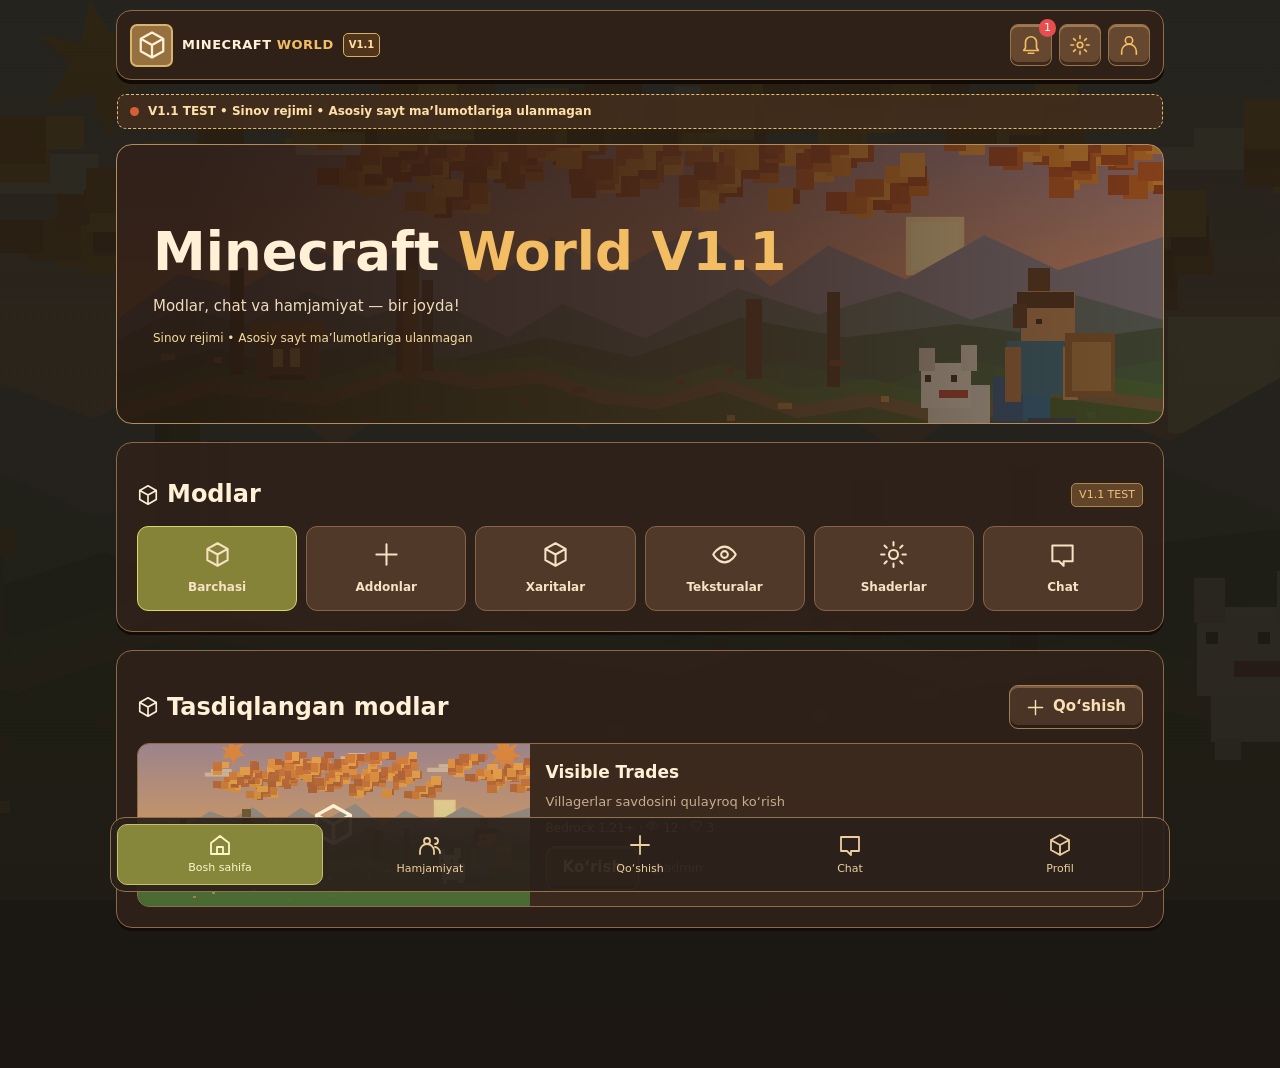
==== v1-1-test/index.html @ de6df207 "Create isolated V1.1 preview UI with mock-only data on test branch" ====
<!doctype html>
<html lang="uz"><head><meta charset="utf-8"><meta name="viewport" content="width=device-width, initial-scale=1, viewport-fit=cover"><meta name="robots" content="noindex,nofollow,noarchive"><meta name="theme-color" content="#2c2117"><title>Minecraft World V1.1 — TEST</title>
<style>
:root{color-scheme:dark;--bg:#1a1710;--panel:#30241b;--panel2:#483427;--soft:#63472e;--gold:#f3bd64;--line:#856445;--text:#fff0d6;--muted:#c6ad8e;--green:#8a8833;--red:#ba5b37;--shadow:#120d08}*{box-sizing:border-box}body{margin:0;color:var(--text);font:15px/1.45 system-ui,-apple-system,'Segoe UI',sans-serif;background:var(--bg);min-height:100vh}body.has-fall{background:linear-gradient(180deg,#1b1b11e6,#1c1713f0),url('../hero-autumn.svg') center top / cover fixed}button,input,textarea,select{font:inherit}button{cursor:pointer}button:disabled{opacity:.5;cursor:not-allowed}.scene{position:fixed;inset:0;pointer-events:none;overflow:hidden;z-index:0}.fall-leaf{position:absolute;top:-50px;display:block;width:25px;height:27px;opacity:.36;animation:fall var(--duration) linear var(--delay) infinite;will-change:transform}.fall-leaf svg{width:100%;height:100%;fill:currentColor;filter:none}@keyframes fall{from{transform:translate3d(0,-10vh,0) rotate(-35deg)}50%{transform:translate3d(var(--drift),48vh,0) rotate(160deg)}to{transform:translate3d(-8px,115vh,0) rotate(390deg)}}body:not(.has-fall) .scene{display:none}.wrap{max-width:1080px;margin:0 auto;padding:10px 16px 122px;position:relative;z-index:2}header{position:sticky;top:8px;z-index:25;border:1px solid #8f6c45;border-radius:15px;background:#302218f5;box-shadow:0 4px 0 #100b07;padding:10px 13px;display:flex;align-items:center;gap:10px;min-height:70px}.brand{display:flex;align-items:center;gap:9px;min-width:0;flex:1;white-space:nowrap;font-weight:900;letter-spacing:.04em;font-size:13px}.brandmark{width:43px;height:43px;display:grid;place-items:center;background:#96703f;border:2px solid #d8b46c;border-radius:7px;flex:none}.brandmark svg{width:30px;height:30px}.brand b{color:var(--gold)}.ver{font-size:10px;color:#ffe1a3;border:1px solid #d5b067;background:#50351b;padding:4px 5px;border-radius:5px;letter-spacing:0}.header-actions{display:flex;gap:7px}.icon-btn{display:grid;place-items:center;background:#65482f;border:1px solid #98744c;border-radius:8px;color:var(--gold);min-width:42px;width:42px;height:42px;box-shadow:inset 0 2px #9f7a50,inset 0 -3px #3c291b;position:relative}.icon-btn svg{width:22px;height:22px}.count{position:absolute;top:-6px;right:-5px;background:#e84e4e;border-radius:99px;font-size:11px;padding:1px 5px;color:white}.ribbon{display:flex;gap:9px;align-items:center;margin:14px 1px 15px;padding:8px 12px;border:1px dashed #e6bb70;background:#46301ec9;border-radius:9px;color:#ffe0a8;font-size:12px;font-weight:800}.ribbon .dot{background:#d85e37;width:9px;height:9px;border-radius:50%;flex:none}main{min-height:65vh}section{margin:0 0 18px}.panel{border:1px solid #8b6847;background:#2e221aef;border-radius:16px;padding:20px;box-shadow:0 3px 0 #130d09}.row{display:flex;align-items:center;gap:12px;flex-wrap:wrap}.between{justify-content:space-between}.muted{color:var(--muted)}h1,h2,h3,p{margin:0}h1{font-size:clamp(30px,5.5vw,53px);line-height:1.12}h2{font-size:24px}h3{font-size:17px}.spaced{margin-top:15px}.hero{background:linear-gradient(90deg,#24170fe8 7%,#322016ca 55%,#2b1b1070),url('../hero-autumn.svg') center/cover;border:1px solid #b48b5b;border-radius:16px;min-height:280px;padding:36px;display:flex;align-items:center}.hero h1 span{color:var(--gold)}.hero p{color:#f0dabc;margin-top:15px;max-width:440px}.headrow{display:flex;align-items:center;justify-content:space-between;gap:12px;margin:14px 0}.headrow h2{display:flex;align-items:center;gap:8px}.tabs{display:flex;gap:8px;overflow:auto;padding:3px 0 8px}.tab,.pill{padding:9px 13px;background:#523a28;border:1px solid #977047;border-radius:10px;color:#ffead0;font-weight:750;white-space:nowrap}.tab.active,.pill.active{background:#777934;border-color:#c6c05e}.fields{display:grid;grid-template-columns:1fr 1fr;gap:11px}.field,textarea,select{min-width:0;width:100%;border:1px solid #896543;color:var(--text);background:#211810;padding:13px;border-radius:9px;outline:none}input:focus,textarea:focus,select:focus{border-color:#e6b866}textarea{min-height:95px;resize:vertical}.field::placeholder{color:#b49b80}.wide{grid-column:1/-1}.btn{padding:10px 16px;border:1px solid #f6cc81;background:#e3af59;color:#2d1c10;border-radius:9px;font-weight:850;box-shadow:inset 0 2px #ffe8b6,inset 0 -3px #986a32;display:inline-flex;align-items:center;justify-content:center;gap:8px;min-height:43px}.btn.secondary{background:#493426;color:#f9dfb1;border-color:#a47d53;box-shadow:inset 0 2px #7d5b42,inset 0 -3px #2a1d14}.btn.red{background:#91462d;color:#fff1df;border-color:#c98454}.btn svg{width:19px;height:19px}.cats{display:grid;grid-template-columns:repeat(6,minmax(0,1fr));gap:9px}.cat{display:grid;place-items:center;gap:7px;border:1px solid #876346;background:#513929;border-radius:11px;min-height:85px;padding:11px 4px;color:#f8e2c3;font-size:12px;font-weight:800;text-align:center}.cat.active{background:#858338;border-color:#ddd46d}.cat svg{width:27px;height:27px}.cards{display:grid;gap:13px}.mod{display:flex;overflow:hidden;min-height:160px;background:#3c291d;border:1px solid #916d45;border-radius:12px}.mod-art{width:39%;flex:none;min-height:150px;background:linear-gradient(#dba67354,#4f783b65),url('../hero-autumn.svg') center/cover;display:grid;place-items:center}.mod-info{padding:16px;display:flex;flex-direction:column;justify-content:center;gap:8px;flex:1}.mod-info p{font-size:13px;color:var(--muted)}.tiny{font-size:12px;color:#d1ad7b}.identity{display:flex;align-items:center;gap:10px;min-width:0;cursor:pointer}.avatar{background:#805b3b;color:#fff2d8;border-radius:50%;display:grid;place-items:center;width:43px;height:43px;min-width:43px;font-weight:900;font-size:18px;border:1px solid #986d45}.avatar.large{width:83px;height:83px;font-size:35px}.identity strong{display:block;line-height:1.12}.identity small{display:block;color:var(--muted);font-size:12px;margin-top:5px}.verify{width:16px;height:16px;vertical-align:-2px;margin-left:3px}.profile{padding:21px;margin-top:14px}.profile-top{display:flex;align-items:center;gap:16px}.profile-name{font-size:23px;font-weight:850}.profile-bio{margin-top:11px;white-space:pre-wrap}.statrow{display:grid;grid-template-columns:repeat(3,1fr);gap:10px;margin:17px 0}.stat{background:#261b16;border:1px solid #775337;padding:12px;text-align:center;border-radius:8px}.stat strong{color:var(--gold);display:block;font-size:23px}.stat small{font-size:12px;color:var(--muted)}.list{display:grid;gap:10px}.item{background:#36261d;border:1px solid #79563d;border-radius:10px;padding:12px}.item.clickable{cursor:pointer}.item.clickable:hover{border-color:#eac073}.small{font-size:12px}.badge{font-size:11px;border:1px solid #ac884f;color:#edc27c;border-radius:5px;padding:3px 7px;background:#624429}.notif{display:flex;gap:12px;align-items:center}.notif>div:nth-child(2){flex:1}.notif strong{color:#fbd79a}.notif button{flex:none}.follow{font-weight:900;color:#e4b168}.chat-top{display:flex;gap:14px;overflow-x:auto;scrollbar-width:none;padding:7px 0 14px;border-bottom:1px solid #765438;margin-bottom:12px}.chat-user{flex:0 0 68px;text-align:center;cursor:pointer;border:0;background:transparent;color:#f4e2c8}.chat-user .avatar{margin:0 auto 5px;width:49px;height:49px}.chat-user span{font-size:11px;display:block;overflow:hidden;text-overflow:ellipsis;white-space:nowrap}.chat-list .item{display:flex;align-items:center;gap:12px;cursor:pointer}.chat-list .item .message-preview{color:var(--muted);font-size:12px}.chat-list .item .nameblock{flex:1}.chat-list .item strong{display:block}.chat-screen{display:flex;flex-direction:column;min-height:calc(100dvh - 300px)}.chat-head{display:flex;align-items:center;gap:10px;border-bottom:1px solid #8c6343;padding-bottom:11px}.chat-head .identity{flex:1}.go-back{background:transparent;border:0;color:var(--gold);padding:10px;min-width:35px}.messages{display:flex;flex-direction:column;gap:12px;padding:20px 4px;flex:1;min-height:210px}.bubble{max-width:82%;width:fit-content;padding:9px 12px 6px;white-space:pre-wrap;overflow-wrap:anywhere;background:#76583c;border-radius:13px 13px 13px 4px;font-size:14px}.bubble.mine{align-self:flex-end;background:#94813f;border-radius:13px 13px 4px 13px}.bubble small{display:block;text-align:right;font-size:10px;color:#e9d4ac;margin-top:5px}.compose{display:flex;gap:8px}.compose input{flex:1}.fab{position:fixed;right:max(23px,calc((100vw - 1030px)/2));bottom:110px;z-index:35;width:56px;height:56px;border-radius:16px;border:1px solid #f3ce84;background:#d2a450;color:#302017;box-shadow:0 3px 0 #5b3821;display:grid;place-items:center}.fab svg{width:27px;height:27px}.bottom{position:fixed;bottom:8px;left:50%;transform:translateX(-50%);z-index:32;max-width:1060px;width:calc(100% - 22px);display:grid;grid-template-columns:repeat(5,1fr);padding:6px;gap:4px;background:#2b211aec;border:1px solid #94714d;border-radius:15px}.bottom button{border:0;background:transparent;display:grid;place-items:center;color:#edcf9e;font-size:11px;gap:3px;padding:8px 2px;border-radius:10px;min-height:61px}.bottom button.active{background:#87873c;color:#fff6c7;border:1px solid #c6c06a}.bottom svg{width:24px;height:24px}.overlay{position:fixed;inset:0;z-index:60;background:#070604bc;display:flex;align-items:center;justify-content:center;padding:18px}.modal{max-width:500px;width:100%;max-height:85dvh;overflow-y:auto;border-radius:14px;background:#34251a;border:1px solid #d6ae72;box-shadow:0 9px 40px #090705;padding:19px}.modal h2{font-size:21px;margin-bottom:15px}.modal label{font-size:13px;font-weight:750;display:block;margin:10px 0 6px}.modal .row{margin-top:16px}.modal .btn{min-width:110px}.checkrow{display:flex;align-items:center;gap:12px;padding:13px;background:#453125;border:1px solid #74543b;border-radius:10px;justify-content:space-between}.switch{position:relative;display:inline-flex;align-items:center;width:47px;height:27px;background:#68513c;border-radius:25px;transition:background .2s}.switch:after{content:"";width:19px;height:19px;background:#e8d3ab;border-radius:50%;position:absolute;left:4px;transition:transform .2s}.switch.on{background:#879140}.switch.on:after{transform:translateX(20px)}.empty{border:1px dashed #765337;color:#baa181;border-radius:12px;padding:35px 18px;text-align:center}.footnote{font-size:11px;color:#b59a78;margin-top:14px}.hidden{display:none!important}.sep{height:1px;background:#715438;margin:16px 0}.language-buttons{display:flex;gap:8px}.language-buttons .tab{flex:1}.translation-box{background:#3f2c21;border:1px solid #805f43;border-radius:10px;padding:12px;margin:12px 0}#toast{position:fixed;left:50%;transform:translateX(-50%);bottom:100px;background:#56402b;color:#f9e5c7;padding:11px 16px;max-width:92vw;border:1px solid #c69c63;border-radius:12px;z-index:150;display:none;box-shadow:0 6px 20px #160b05}
@media(max-width:660px){.wrap{padding:8px 11px 118px}header{min-height:65px;padding:9px 10px;gap:4px}.brand{gap:6px;font-size:11px}.brandmark{width:34px;height:34px}.brandmark svg{width:24px;height:24px}.header-actions{gap:5px}.icon-btn{width:36px;min-width:36px;height:37px}.icon-btn svg{width:19px;height:19px}.ver{font-size:9px;padding:3px}.panel{padding:15px}.hero{min-height:235px;padding:24px 18px}.hero p{font-size:13px}.cats{grid-template-columns:repeat(3,1fr)}.cat{min-height:78px}.fields{gap:8px}.mod{min-height:140px}.mod-art{width:40%;min-height:130px}.mod-info{padding:10px}.mod-info h3{font-size:15px}.profile-top{align-items:flex-start}.profile-name{font-size:20px}.stat{padding:9px 4px}.chat-screen{min-height:calc(100dvh - 340px)}.bottom button{font-size:10px;min-height:57px}.bottom svg{width:22px;height:22px}.fab{right:20px;bottom:96px}body.has-fall{background-attachment:scroll}.ribbon{font-size:11px}h2{font-size:20px}}@media(prefers-reduced-motion:reduce){.fall-leaf{animation:none}}
</style></head><body class="has-fall"><div id="scene" class="scene" aria-hidden="true"></div><div class="wrap"><header><div class="brand"><div class="brandmark" id="logo"></div><span>MINECRAFT <b>WORLD</b></span><span class="ver">V1.1</span></div><div class="header-actions"><button class="icon-btn" data-action="notifications" title="Bildirishnomalar" id="bell"></button><button class="icon-btn" data-action="settings" title="Sozlamalar" id="settingsTop"></button><button class="icon-btn" data-action="profile" title="Profil" id="profileTop"></button></div></header><div class="ribbon"><span class="dot"></span><span id="testlabel">V1.1 TEST • Sinov rejimi • Asosiy sayt ma’lumotlariga ulanmagan</span></div><main id="main"></main></div><button id="fab" class="fab hidden" data-action="newChat" aria-label="Yangi chat"></button><nav id="bottom" class="bottom"></nav><div id="overlay" class="overlay hidden"></div><div id="toast"></div>
<script>
'use strict';
// This is a zero-backend, standalone staging mockup. No account tokens,
// production Supabase calls, cookies or real message delivery.
const icons={world:'<path d="m12 2 9 5-9 5-9-5 9-5Zm-9 5v10l9 5 9-5V7M12 12v10"/>',home:'<path d="m3 10 9-7 9 7v11H3V10Zm6 11v-7h6v7"/>',community:'<circle cx="9" cy="8" r="3"/><path d="M2 21v-3a7 7 0 0 1 14 0v3M17 5a3 3 0 0 1 0 6m0 3a6 6 0 0 1 5 6"/>',plus:'<path d="M12 3v18M3 12h18"/>',chat:'<path d="M21 4H3v14h6l4 4v-4h8V4Z"/>',user:'<circle cx="12" cy="7" r="4"/><path d="M4 22v-3a8 8 0 0 1 16 0v3"/>',bell:'<path d="M6 9a6 6 0 0 1 12 0v6l2 3H4l2-3V9Zm3 12h6"/>',settings:'<circle cx="12" cy="12" r="3"/><path d="M12 2v3m0 14v3M2 12h3m14 0h3M5 5l2 2m10 10 2 2M19 5l-2 2M7 17l-2 2"/>',back:'<path d="m15 5-7 7 7 7M8 12h13"/>',send:'<path d="m22 2-7 20-4-9-9-4 20-7ZM11 13l11-11"/>',edit:'<path d="m4 20 5-1 11-11-4-4L5 15l-1 5ZM14 6l4 4"/>',check:'<path d="m5 12 4 4 10-10"/>',eye:'<path d="M2 12s4-7 10-7 10 7 10 7-4 7-10 7-10-7-10-7Z"/><circle cx="12" cy="12" r="3"/>',box:'<path d="m12 2 9 5-9 5-9-5 9-5ZM3 7v10l9 5 9-5V7M12 12v10"/>',flag:'<path d="M5 22V3m0 1h14l-3 6 3 6H5"/>',moon:'<path d="M20 15A9 9 0 0 1 9 4a9 9 0 1 0 11 11Z"/>',sun:'<circle cx="12" cy="12" r="4"/><path d="M12 1v3m0 16v3M1 12h3m16 0h3M4 4l2 2m12 12 2 2M20 4l-2 2M6 18l-2 2"/>',leaf:'<path d="M21 3C7 3 2 10 3 21c11 1 18-4 18-18ZM3 21 15 9"/>',download:'<path d="M12 2v14m-5-5 5 5 5-5M4 19v3h16v-3"/>',heart:'<path d="M12 21S3 15 3 9a5 5 0 0 1 9-3 5 5 0 0 1 9 3c0 6-9 12-9 12Z"/>',globe:'<circle cx="12" cy="12" r="10"/><path d="M2 12h20M12 2a16 16 0 0 1 0 20M12 2a16 16 0 0 0 0 20"/>'};
const ic=(n,s=22)=>`<svg viewBox="0 0 24 24" width="${s}" height="${s}" fill="none" stroke="currentColor" stroke-width="1.8" stroke-linecap="round" stroke-linejoin="round" aria-hidden="true">${icons[n]||icons.box}</svg>`;
const tr={uz:{home:'Bosh sahifa',community:'Hamjamiyat',add:'Qo‘shish',chat:'Chat',profile:'Profil',settings:'Sozlamalar',mods:'Modlar',see:'Modlarni ko‘rish',saved:'Saqlash',followers:'Obunachilar',following:'Obunalar',posts:'Postlar',edit:'Profilni o‘zgartirish',name:'Ko‘rinadigan ism',bio:'Bio',save:'Saqlash',turnbg:'Kuzgi fon va yaproqlar',lang:'Til',notifications:'Bildirishnomalar',newchat:'Yangi chat',send:'Yuborish',general:'Umumiy chat',search:'Qidirish',desc:'Tavsif',title:'Mod nomi',photo:'Profil rasmi',follow:'Obuna bo‘lish',unfollow:'Obunadasiz',posted:'Tasdiqlangan modlar',translation:'Mod tarjimalari',create:'Mod joylash',review:'Tekshiruvga yuborish',back:'Orqaga',yours:'Sizga yangi obunachi!',testing:'Sinov rejimi • Asosiy sayt ma’lumotlariga ulanmagan',warning:'Bu sinov sahifasi. Hech qanday haqiqiy xabar yoki mod yuborilmaydi.',modinfo:'Modlar, chat va hamjamiyat — bir joyda!',select:'Chatni tanlang',users:'Foydalanuvchilar',view:'Ko‘rish',cancel:'Bekor qilish'},ru:{home:'Главная',community:'Сообщество',add:'Добавить',chat:'Чат',profile:'Профиль',settings:'Настройки',mods:'Моды',see:'Смотреть моды',saved:'Сохранить',followers:'Подписчики',following:'Подписки',posts:'Посты',edit:'Редактировать профиль',name:'Отображаемое имя',bio:'О себе',save:'Сохранить',turnbg:'Осенний фон и листья',lang:'Язык',notifications:'Уведомления',newchat:'Новый чат',send:'Отправить',general:'Общий чат',search:'Поиск',desc:'Описание',title:'Название мода',photo:'Фото профиля',follow:'Подписаться',unfollow:'Вы подписаны',posted:'Одобренные моды',translation:'Переводы мода',create:'Опубликовать мод',review:'На проверку',back:'Назад',yours:'Новый подписчик!',testing:'Тестовый режим • Не подключено к реальному сайту',warning:'Это тест. Реальные сообщения и моды не отправляются.',modinfo:'Моды, чат и сообщество — в одном месте!',select:'Выберите чат',users:'Пользователи',view:'Смотреть',cancel:'Отмена'},en:{home:'Home',community:'Community',add:'Add',chat:'Chat',profile:'Profile',settings:'Settings',mods:'Mods',see:'Explore mods',saved:'Save',followers:'Followers',following:'Following',posts:'Posts',edit:'Edit profile',name:'Display name',bio:'Bio',save:'Save',turnbg:'Autumn background & leaves',lang:'Language',notifications:'Notifications',newchat:'New chat',send:'Send',general:'Global chat',search:'Search',desc:'Description',title:'Mod title',photo:'Profile image',follow:'Follow',unfollow:'Following',posted:'Approved mods',translation:'Mod translations',create:'Upload a mod',review:'Submit for review',back:'Back',yours:'New follower!',testing:'Test preview • Not connected to the live website',warning:'Demo only. No real messages or mods will be sent.',modinfo:'Mods, chat and community in one place!',select:'Choose a chat',users:'Users',view:'View',cancel:'Cancel'}};
const t=k=>tr[state.lang]?.[k]||tr.uz[k]||k;
const esc=s=>String(s??'').replace(/[&<>"']/g,x=>({'&':'&amp;','<':'&lt;','>':'&gt;','"':'&quot;',"'":'&#39;'}[x]));
const safeGet=(k,def)=>{try{let v=localStorage.getItem('mw_v11test_'+k);return v===null?def:JSON.parse(v)}catch{return def}};
const safeSet=(k,v)=>{try{localStorage.setItem('mw_v11test_'+k,JSON.stringify(v))}catch{}};
const state={lang:safeGet('lang','uz'),bg:safeGet('bg',true),name:safeGet('name','World'),nick:'world',bio:safeGet('bio','Minecraft World hamjamiyatiga xush kelibsiz!'),avatar:safeGet('avatar',null),section:'home',thread:null,modal:null,account:'world',follows:safeGet('follows',{}),messages:{},posts:safeGet('posts',[]),viewed:'all',followed:false,filter:'all',tab:'all'};
const people=[{id:'anzecraft',name:'Anzecraft',nick:'anzecraft',last:'Salom hammaga',unread:1},{id:'minecraft',name:'Minecraft Player',nick:'minecraft',last:'Salom, nima gaplar?',unread:0},{id:'admin',name:'Minecraft Admin',nick:'admin',last:'Salom',verified:true,unread:0}];
const person=id=>id==='world'?{id:'world',name:state.name||'World',nick:'world',bio:state.bio,avatar:state.avatar}:people.find(x=>x.id===id)||people[0];
const avat=(p,large=false)=>p.avatar?`<img class="avatar ${large?'large':''}" src="${esc(p.avatar)}" alt="" style="object-fit:cover">`:`<span class="avatar ${large?'large':''}">${esc((p.name||p.nick||'?').charAt(0).toUpperCase())}</span>`;
const verified=p=>p.verified?'<svg class="verify" viewBox="0 0 20 20"><circle cx="10" cy="10" r="9" fill="#2699ee"/><path d="m5 10 3.2 3.2L15 6.9" stroke="#fff" stroke-width="2.5" stroke-linejoin="round" stroke-linecap="round" fill="none"/></svg>':'';
const ident=(p,extra='')=>`<div class="identity" ${extra}>${avat(p)}<div style="min-width:0"><strong>${esc(p.name)} ${verified(p)}</strong><small>@${esc(p.nick)}</small></div></div>`;
function toast(x){let e=document.getElementById('toast');e.textContent=x;e.style.display='block';clearTimeout(toast.t);toast.t=setTimeout(()=>e.style.display='none',2800)}
function renderBg(){document.body.classList.toggle('has-fall',!!state.bg);const el=document.getElementById('scene');el.innerHTML='';if(!state.bg)return;const svg='<svg viewBox="0 0 32 32"><path d="M16 2 20 9l5-2-2 6 6 4-7 3 1 6-7-3-7 3 1-6-7-3 6-4-2-6 5 2Z"/></svg>';const colors=['#f19a25','#b65024','#dc6a22','#a43c28','#ecaf49','#d34228'];for(let i=0;i<8;i++){let s=document.createElement('span');s.className='fall-leaf';s.style.left=(8+i*13.3)%100+'%';s.style.color=colors[i%6];s.style.setProperty('--duration',(20+i*2.6)+'s');s.style.setProperty('--delay',(-i*4.4)+'s');s.style.setProperty('--drift',((i%2?1:-1)*(20+i*3))+'px');s.innerHTML=svg;el.append(s)}}
function renderHeader(){document.getElementById('logo').innerHTML=ic('world',31);document.getElementById('bell').innerHTML=ic('bell')+'<span class="count">1</span>';document.getElementById('settingsTop').innerHTML=ic('settings');document.getElementById('profileTop').innerHTML=ic('user');document.getElementById('testlabel').textContent='V1.1 TEST • '+t('testing')}
function renderBottom(){document.getElementById('bottom').innerHTML=['home','community','add','chat','profile'].map(n=>`<button type="button" data-nav="${n}" class="${state.section===n?'active':''}">${ic(n==='add'?'plus':n)}<span>${t(n)}</span></button>`).join('');const fab=document.getElementById('fab');fab.classList.toggle('hidden',state.section!=='chat'||!!state.thread);fab.innerHTML=ic('plus',28)}
function home(){return `<section class="hero"><div><h1> Minecraft <span>World V1.1</span></h1><p>${t('modinfo')}</p><div class="small" style="margin-top:12px;color:#f9db9d">${t('testing')}</div></div></section><section class="panel"><div class="headrow"><h2>${ic('box')} ${t('mods')}</h2><span class="badge">V1.1 TEST</span></div><div class="cats">${['all','addons','maps','textures','shaders','chat'].map((x,i)=>`<button class="cat ${state.filter===x?'active':''}" data-action="filter" data-value="${x}">${ic(['box','plus','world','eye','sun','chat'][i])}<span>${['Barchasi','Addonlar','Xaritalar','Teksturalar','Shaderlar','Chat'][i]}</span></button>`).join('')}</div></section><section class="panel"><div class="headrow"><h2>${ic('box')} ${t('posted')}</h2><button class="btn secondary" data-nav="add">${ic('plus')} ${t('add')}</button></div><div class="cards">${[...state.posts,{title:'Visible Trades',details:'Villagerlar savdosini qulayroq ko‘rish',version:'Bedrock 1.21+',author:'admin',demo:true}].map(m=>`<div class="mod"><div class="mod-art">${ic('world',45)}</div><div class="mod-info"><h3>${esc(m.title)}</h3><p>${esc(m.details)}</p><div class="tiny">${esc(m.version||'Bedrock 1.21+')} · ${ic('eye',13)} 12 · ${ic('heart',13)} 3</div><div class="row"><button class="btn secondary" data-action="modPreview">${t('view')}</button><small class="muted">@${esc(m.author||'world')}</small></div></div></div>`).join('')}</div></section>`}
function community(){return `<section class="panel"><div class="headrow"><h2>${ic('community')} ${t('community')}</h2></div><p class="muted">${t('testing')}</p><div class="list spaced">${people.map(p=>`<div class="item"><div class="row between">${ident(p,`data-person="${p.id}"`)}<button class="btn ${state.follows[p.id]?'secondary':''}" data-follow="${p.id}">${state.follows[p.id]?t('unfollow'):t('follow')}</button></div></div>`).join('')}<div class="item"><h3>Birga Minecraft o‘ynaymiz!</h3><p class="muted" style="margin:9px 0">Bedrock • Survival • 20:00</p><button class="btn secondary" data-action="joinDemo">${t('community')}</button></div></div></section>`}
function translationFields(){let languages=['uz','ru','en'].filter(l=>l!==state.lang);return languages.map(l=>`<div class="translation-box"><b>${{uz:'O‘zbekcha',ru:'Русский',en:'English'}[l]}</b><label>${t('title')}</label><input class="field" name="title_${l}" placeholder="${{uz:'Nom',ru:'Название',en:'Title'}[l]}"><label>${t('desc')}</label><textarea name="description_${l}" placeholder="${{uz:'Tavsif',ru:'Описание',en:'Description'}[l]}"></textarea></div>`).join('')}
function add(){return `<section class="panel"><div class="headrow"><h2>${ic('plus')} ${t('create')}</h2></div><p class="muted small">${t('warning')}</p><form id="modform" class="spaced"><label>${t('title')}</label><input class="field" name="title" required maxlength="90"><label style="display:block;margin:12px 0 5px">${t('desc')}</label><textarea name="desc" required maxlength="1500"></textarea><div class="fields spaced"><div><label>Minecraft</label><select name="version"><option>Bedrock 26.63</option><option>Bedrock 1.21</option><option>Java 26.3</option><option>Java 1.21.11</option></select></div><div><label>${t('mods')}</label><select name="type"><option>Addon</option><option>Mod</option><option>Map</option><option>Texture</option></select></div></div><div class="sep"></div><h3>${t('translation')} (${['uz','ru','en'].filter(l=>l!==state.lang).join(' / ').toUpperCase()})</h3><p class="small muted">${t('testing')}</p>${translationFields()}<button class="btn" type="submit">${t('review')}</button></form></section>`}
function profile(){let p=person(state.viewed);const own=p.id==='world';return `<section class="panel profile"><div class="profile-top">${avat(p,true)}<div style="min-width:0"><div class="profile-name">${esc(p.name)} ${verified(p)}</div><div class="muted">@${esc(p.nick)}</div></div></div>${p.bio?`<p class="profile-bio">${esc(p.bio)}</p>`:''}<div class="small muted spaced">ID: ${own?'#2':p.id==='admin'?'#1':'#3'}</div><div class="statrow"><div class="stat"><strong>${own?state.posts.length:1}</strong><small>${t('posts')}</small></div><div class="stat"><strong>${own?1:3}</strong><small>${t('followers')}</small></div><div class="stat"><strong>${own?1:3}</strong><small>${t('following')}</small></div></div><div class="row">${own?`<button class="btn" data-action="editProfile">${ic('edit')} ${t('edit')}</button><button class="btn secondary" data-action="settings">${ic('settings')} ${t('settings')}</button>`:`<button class="btn" data-follow="${p.id}">${state.follows[p.id]?t('unfollow'):t('follow')}</button><button class="btn secondary" data-chat="${p.id}">${ic('chat')} ${t('chat')}</button>`}</div></section><div class="headrow"><h2>${t('posts')}</h2>${own?`<button class="btn" data-nav="add">${ic('plus')} ${t('add')}</button>`:''}</div>${state.posts.length&&own?state.posts.map(x=>`<div class="item"><h3>${esc(x.title)}</h3><p>${esc(x.details)}</p><span class="badge">TEST</span></div>`).join(''):`<div class="empty">${ic('box',31)}<p>${t('testing')}</p></div>`}`}
function chat(){if(state.thread)return threadUI();return `<section class="panel"><div class="headrow"><h2>${ic('chat')} ${t('chat')}</h2><span class="small muted">Telegram uslubi</span></div><div class="chat-top">${people.map(p=>`<button class="chat-user" data-chat="${p.id}">${avat(p)}<span>${esc(p.name)}</span></button>`).join('')}</div><div class="chat-list"><div class="item" data-chat="global">${ic('globe',32)}<div class="nameblock"><strong>${t('general')}</strong><span class="message-preview">Minecraft World</span></div></div>${people.map(p=>`<div class="item" data-chat="${p.id}">${avat(p)}<div class="nameblock"><strong>${esc(p.name)} ${verified(p)}</strong><span class="message-preview">@${esc(p.nick)} · ${esc(p.last)}</span></div>${p.unread?'<span class="badge">1</span>':''}</div>`).join('')}</div></section>`}
function threadUI(){let p=state.thread==='global'?{name:t('general'),nick:'world',id:'global'}:person(state.thread);let messages=state.messages[state.thread]||[{mine:false,text:state.thread==='global'?'Salom hammaga!':'Salom!'}];return `<section class="panel chat-screen"><div class="chat-head"><button class="go-back" data-action="chatBack" aria-label="${t('back')}">${ic('back',25)}</button>${ident(p,p.id==='global'?'':`data-person="${p.id}"`)}</div><div class="messages" id="messages">${messages.map(x=>`<div class="bubble ${x.mine?'mine':''}">${esc(x.text)}<small>00:27</small></div>`).join('')}</div><form id="chatForm" class="compose"><input class="field" name="text" required maxlength="1500" placeholder="${t('send')}..."><button class="btn" aria-label="${t('send')}" type="submit">${ic('send')}</button></form></section>`}
function notifyUI(){return `<h2>${ic('bell')} ${t('notifications')}</h2><div class="list"><div class="item notif">${avat(person('anzecraft'))}<div><strong data-person="anzecraft">${esc(person('anzecraft').name)}</strong><div class="small muted">@anzecraft</div><div class="small">${t('yours')}</div></div><button class="btn secondary" data-person="anzecraft">${t('profile')}</button></div></div><p class="footnote">${t('testing')}</p>`}
function settingsUI(){return `<h2>${ic('settings')} ${t('settings')}</h2><div class="checkrow"><div><strong>${t('turnbg')}</strong><div class="small muted">Minecraft pixel art + kuzgi xazon</div></div><button type="button" id="bgToggle" class="switch ${state.bg?'on':''}" data-action="toggleBg" aria-pressed="${state.bg}" aria-label="${t('turnbg')}"></button></div><div class="sep"></div><h3>${t('lang')}</h3><div class="language-buttons spaced">${['uz','ru','en'].map(l=>`<button class="tab ${state.lang===l?'active':''}" data-lang="${l}">${{uz:'O‘zbek',ru:'Русский',en:'English'}[l]}</button>`).join('')}</div><p class="footnote">${t('testing')}</p>`}
function profileEditUI(){return `<h2>${ic('edit')} ${t('edit')}</h2><form id="profileForm"><label>${t('name')}</label><input class="field" maxlength="45" name="name" required value="${esc(state.name)}"><label>Username</label><input class="field" readonly value="@world"><label>${t('bio')}</label><textarea name="bio" maxlength="280">${esc(state.bio)}</textarea><label>${t('photo')}</label><input class="field" type="file" id="avatarUpload" accept="image/png,image/jpeg,image/webp"><div class="row"><button class="btn" type="submit">${t('save')}</button><button type="button" class="btn secondary" data-action="close">${t('cancel')}</button></div></form><p class="footnote">${t('testing')}</p>`}
function modal(content){document.getElementById('overlay').classList.remove('hidden');document.getElementById('overlay').innerHTML=`<div class="modal"><div class="row between"><div></div><button type="button" class="icon-btn" data-action="close" aria-label="${t('cancel')}">${ic('back')}</button></div>${content}</div>`}
function closeModal(){state.modal=null;document.getElementById('overlay').classList.add('hidden');document.getElementById('overlay').innerHTML=''}
function render(){document.documentElement.lang=state.lang;renderBg();renderHeader();renderBottom();document.getElementById('main').innerHTML=state.section==='home'?home():state.section==='community'?community():state.section==='add'?add():state.section==='chat'?chat():profile();if(state.modal){modal(state.modal==='settings'?settingsUI():state.modal==='notifications'?notifyUI():state.modal==='edit'?profileEditUI():`<h2>${t('newchat')}</h2><div class="list">${people.map(p=>`<div class="item clickable" data-chat="${p.id}">${ident(p)}</div>`).join('')}</div>`)}else closeModal();if(state.thread){let m=document.getElementById('messages');if(m)m.scrollTop=m.scrollHeight}}
function navigate(section,thread=null,historyFlag=true){state.section=section;state.thread=thread;if(section==='profile'&&!state.viewed)state.viewed='world';state.modal=null;if(historyFlag)history.pushState({section,thread,viewed:state.viewed},'',`#${section}${thread?'/'+thread:''}`);render();window.scrollTo(0,0)}
let exitTap=0;
window.addEventListener('popstate',ev=>{if(state.modal){closeModal();return}if(state.thread){navigate('chat',null,false);return}if(ev.state?.section){state.viewed=ev.state.viewed||'world';navigate(ev.state.section,ev.state.thread||null,false);return}if(Date.now()-exitTap>1800){exitTap=Date.now();toast('Chiqish uchun yana bir marta orqaga bosing');history.pushState({section:'home'},'','#home')}else{toast('Sinov sahifasidan chiqilyapti')}});
document.body.addEventListener('click',ev=>{const x=ev.target.closest('button,[data-person],[data-chat]');if(!x)return;const n=x.dataset.nav,action=x.dataset.action,who=x.dataset.person,chatId=x.dataset.chat,follow=x.dataset.follow,lang=x.dataset.lang;if(n){state.viewed='world';navigate(n);return}if(action==='profile'){state.viewed='world';navigate('profile');return}if(who){state.viewed=who;closeModal();navigate('profile');return}if(follow){state.follows[follow]=!state.follows[follow];safeSet('follows',state.follows);toast(state.follows[follow]?t('unfollow'):t('follow'));render();return}if(chatId){closeModal();navigate('chat',chatId);return}if(lang){state.lang=lang;safeSet('lang',lang);render();return}if(action==='chatBack'){navigate('chat');return}if(action==='close'){closeModal();return}if(action==='toggleBg'){state.bg=!state.bg;safeSet('bg',state.bg);render();return}if(action==='notifications'||action==='settings'||action==='editProfile'||action==='newChat'){state.modal={notifications:'notifications',settings:'settings',editProfile:'edit',newChat:'newchat'}[action];render();return}if(action==='filter'){state.filter=x.dataset.value;render();return}if(action==='modPreview'){toast('TEST: modlar bazasi alohida ulanmagan');return}if(action==='joinDemo'){toast(t('testing'));return}});
document.body.addEventListener('submit',ev=>{if(!['profileForm','chatForm','modform'].includes(ev.target.id))return;ev.preventDefault();let fd=new FormData(ev.target);if(ev.target.id==='profileForm'){state.name=String(fd.get('name')||'World').trim()||'World';state.bio=String(fd.get('bio')||'').trim();safeSet('name',state.name);safeSet('bio',state.bio);const img=document.getElementById('avatarUpload')?.files?.[0];if(img&&img.size<=900000&&img.type.startsWith('image/')){const reader=new FileReader();reader.onload=()=>{state.avatar=reader.result;safeSet('avatar',state.avatar);closeModal();render();toast(t('save'))};reader.readAsDataURL(img)}else{closeModal();render();toast(t('save'))}return}if(ev.target.id==='chatForm'){if(!state.thread)return;state.messages[state.thread]??=[{mine:false,text:'Salom!'}];state.messages[state.thread].push({mine:true,text:String(fd.get('text')||'').trim()});render();return}if(ev.target.id==='modform'){state.posts.unshift({title:String(fd.get('title')||'Mod'),details:String(fd.get('desc')||''),version:String(fd.get('version')||''),author:'world'});safeSet('posts',state.posts);toast(t('testing'));navigate('profile');return}});
document.getElementById('overlay').addEventListener('click',ev=>{if(ev.target.id==='overlay')closeModal()});
function init(){document.getElementById('fab').innerHTML=ic('plus');state.viewed='world';history.replaceState({section:'home',viewed:'world'},'',location.pathname+'#home');render();}
init();
</script></body></html>
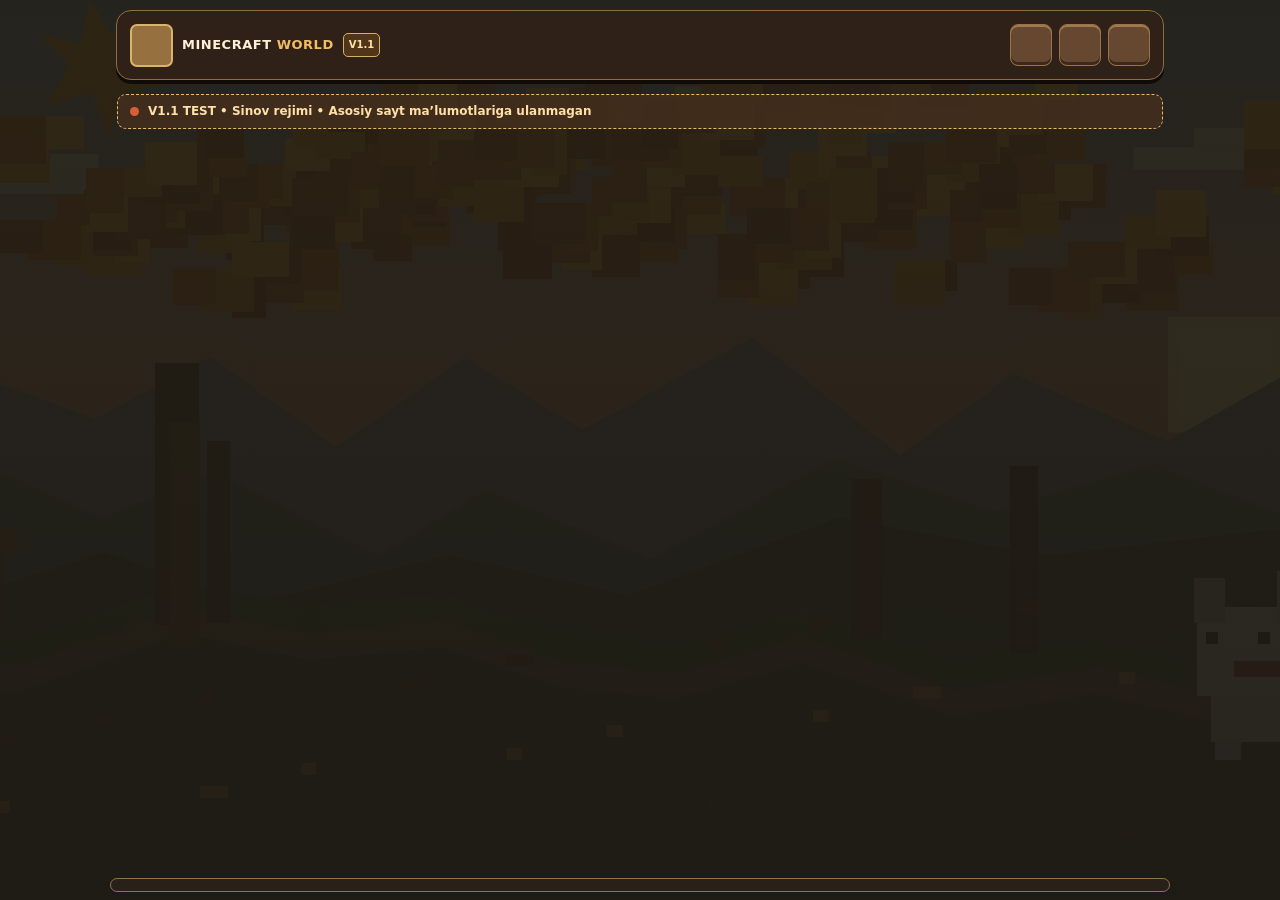
==== commit 688b0667: "Fix legacy test-group ownership and display updated usernames" ====
--- a/v1-1-test/index.html
+++ b/v1-1-test/index.html
@@ -3,6 +3,83 @@
 <style>
 :root{color-scheme:dark;--bg:#1a1710;--panel:#30241b;--panel2:#483427;--soft:#63472e;--gold:#f3bd64;--line:#856445;--text:#fff0d6;--muted:#c6ad8e;--green:#8a8833;--red:#ba5b37;--shadow:#120d08}*{box-sizing:border-box}body{margin:0;color:var(--text);font:15px/1.45 system-ui,-apple-system,'Segoe UI',sans-serif;background:var(--bg);min-height:100vh}body.has-fall{background:linear-gradient(180deg,#1b1b11e6,#1c1713f0),url('../hero-autumn.svg') center top / cover fixed}button,input,textarea,select{font:inherit}button{cursor:pointer}button:disabled{opacity:.5;cursor:not-allowed}.scene{position:fixed;inset:0;pointer-events:none;overflow:hidden;z-index:0}.fall-leaf{position:absolute;top:-50px;display:block;width:25px;height:27px;opacity:.36;animation:fall var(--duration) linear var(--delay) infinite;will-change:transform}.fall-leaf svg{width:100%;height:100%;fill:currentColor;filter:none}@keyframes fall{from{transform:translate3d(0,-10vh,0) rotate(-35deg)}50%{transform:translate3d(var(--drift),48vh,0) rotate(160deg)}to{transform:translate3d(-8px,115vh,0) rotate(390deg)}}body:not(.has-fall) .scene{display:none}.wrap{max-width:1080px;margin:0 auto;padding:10px 16px 122px;position:relative;z-index:2}header{position:sticky;top:8px;z-index:25;border:1px solid #8f6c45;border-radius:15px;background:#302218f5;box-shadow:0 4px 0 #100b07;padding:10px 13px;display:flex;align-items:center;gap:10px;min-height:70px}.brand{display:flex;align-items:center;gap:9px;min-width:0;flex:1;white-space:nowrap;font-weight:900;letter-spacing:.04em;font-size:13px}.brandmark{width:43px;height:43px;display:grid;place-items:center;background:#96703f;border:2px solid #d8b46c;border-radius:7px;flex:none}.brandmark svg{width:30px;height:30px}.brand b{color:var(--gold)}.ver{font-size:10px;color:#ffe1a3;border:1px solid #d5b067;background:#50351b;padding:4px 5px;border-radius:5px;letter-spacing:0}.header-actions{display:flex;gap:7px}.icon-btn{display:grid;place-items:center;background:#65482f;border:1px solid #98744c;border-radius:8px;color:var(--gold);min-width:42px;width:42px;height:42px;box-shadow:inset 0 2px #9f7a50,inset 0 -3px #3c291b;position:relative}.icon-btn svg{width:22px;height:22px}.count{position:absolute;top:-6px;right:-5px;background:#e84e4e;border-radius:99px;font-size:11px;padding:1px 5px;color:white}.ribbon{display:flex;gap:9px;align-items:center;margin:14px 1px 15px;padding:8px 12px;border:1px dashed #e6bb70;background:#46301ec9;border-radius:9px;color:#ffe0a8;font-size:12px;font-weight:800}.ribbon .dot{background:#d85e37;width:9px;height:9px;border-radius:50%;flex:none}main{min-height:65vh}section{margin:0 0 18px}.panel{border:1px solid #8b6847;background:#2e221aef;border-radius:16px;padding:20px;box-shadow:0 3px 0 #130d09}.row{display:flex;align-items:center;gap:12px;flex-wrap:wrap}.between{justify-content:space-between}.muted{color:var(--muted)}h1,h2,h3,p{margin:0}h1{font-size:clamp(30px,5.5vw,53px);line-height:1.12}h2{font-size:24px}h3{font-size:17px}.spaced{margin-top:15px}.hero{background:linear-gradient(90deg,#24170fe8 7%,#322016ca 55%,#2b1b1070),url('../hero-autumn.svg') center/cover;border:1px solid #b48b5b;border-radius:16px;min-height:280px;padding:36px;display:flex;align-items:center}.hero h1 span{color:var(--gold)}.hero p{color:#f0dabc;margin-top:15px;max-width:440px}.headrow{display:flex;align-items:center;justify-content:space-between;gap:12px;margin:14px 0}.headrow h2{display:flex;align-items:center;gap:8px}.tabs{display:flex;gap:8px;overflow:auto;padding:3px 0 8px}.tab,.pill{padding:9px 13px;background:#523a28;border:1px solid #977047;border-radius:10px;color:#ffead0;font-weight:750;white-space:nowrap}.tab.active,.pill.active{background:#777934;border-color:#c6c05e}.fields{display:grid;grid-template-columns:1fr 1fr;gap:11px}.field,textarea,select{min-width:0;width:100%;border:1px solid #896543;color:var(--text);background:#211810;padding:13px;border-radius:9px;outline:none}input:focus,textarea:focus,select:focus{border-color:#e6b866}textarea{min-height:95px;resize:vertical}.field::placeholder{color:#b49b80}.wide{grid-column:1/-1}.btn{padding:10px 16px;border:1px solid #f6cc81;background:#e3af59;color:#2d1c10;border-radius:9px;font-weight:850;box-shadow:inset 0 2px #ffe8b6,inset 0 -3px #986a32;display:inline-flex;align-items:center;justify-content:center;gap:8px;min-height:43px}.btn.secondary{background:#493426;color:#f9dfb1;border-color:#a47d53;box-shadow:inset 0 2px #7d5b42,inset 0 -3px #2a1d14}.btn.red{background:#91462d;color:#fff1df;border-color:#c98454}.btn svg{width:19px;height:19px}.cats{display:grid;grid-template-columns:repeat(6,minmax(0,1fr));gap:9px}.cat{display:grid;place-items:center;gap:7px;border:1px solid #876346;background:#513929;border-radius:11px;min-height:85px;padding:11px 4px;color:#f8e2c3;font-size:12px;font-weight:800;text-align:center}.cat.active{background:#858338;border-color:#ddd46d}.cat svg{width:27px;height:27px}.cards{display:grid;gap:13px}.mod{display:flex;overflow:hidden;min-height:160px;background:#3c291d;border:1px solid #916d45;border-radius:12px}.mod-art{width:39%;flex:none;min-height:150px;background:linear-gradient(#dba67354,#4f783b65),url('../hero-autumn.svg') center/cover;display:grid;place-items:center}.mod-info{padding:16px;display:flex;flex-direction:column;justify-content:center;gap:8px;flex:1}.mod-info p{font-size:13px;color:var(--muted)}.tiny{font-size:12px;color:#d1ad7b}.identity{display:flex;align-items:center;gap:10px;min-width:0;cursor:pointer}.avatar{background:#805b3b;color:#fff2d8;border-radius:50%;display:grid;place-items:center;width:43px;height:43px;min-width:43px;font-weight:900;font-size:18px;border:1px solid #986d45}.avatar.large{width:83px;height:83px;font-size:35px}.identity strong{display:block;line-height:1.12}.identity small{display:block;color:var(--muted);font-size:12px;margin-top:5px}.verify{width:16px;height:16px;vertical-align:-2px;margin-left:3px}.profile{padding:21px;margin-top:14px}.profile-top{display:flex;align-items:center;gap:16px}.profile-name{font-size:23px;font-weight:850}.profile-bio{margin-top:11px;white-space:pre-wrap}.statrow{display:grid;grid-template-columns:repeat(3,1fr);gap:10px;margin:17px 0}.stat{background:#261b16;border:1px solid #775337;padding:12px;text-align:center;border-radius:8px}.stat strong{color:var(--gold);display:block;font-size:23px}.stat small{font-size:12px;color:var(--muted)}.list{display:grid;gap:10px}.item{background:#36261d;border:1px solid #79563d;border-radius:10px;padding:12px}.item.clickable{cursor:pointer}.item.clickable:hover{border-color:#eac073}.small{font-size:12px}.badge{font-size:11px;border:1px solid #ac884f;color:#edc27c;border-radius:5px;padding:3px 7px;background:#624429}.notif{display:flex;gap:12px;align-items:center}.notif>div:nth-child(2){flex:1}.notif strong{color:#fbd79a}.notif button{flex:none}.follow{font-weight:900;color:#e4b168}.chat-top{display:flex;gap:14px;overflow-x:auto;scrollbar-width:none;padding:7px 0 14px;border-bottom:1px solid #765438;margin-bottom:12px}.chat-user{flex:0 0 68px;text-align:center;cursor:pointer;border:0;background:transparent;color:#f4e2c8}.chat-user .avatar{margin:0 auto 5px;width:49px;height:49px}.chat-user span{font-size:11px;display:block;overflow:hidden;text-overflow:ellipsis;white-space:nowrap}.chat-list .item{display:flex;align-items:center;gap:12px;cursor:pointer}.chat-list .item .message-preview{color:var(--muted);font-size:12px}.chat-list .item .nameblock{flex:1}.chat-list .item strong{display:block}.chat-screen{display:flex;flex-direction:column;min-height:calc(100dvh - 300px)}.chat-head{display:flex;align-items:center;gap:10px;border-bottom:1px solid #8c6343;padding-bottom:11px}.chat-head .identity{flex:1}.go-back{background:transparent;border:0;color:var(--gold);padding:10px;min-width:35px}.messages{display:flex;flex-direction:column;gap:12px;padding:20px 4px;flex:1;min-height:210px}.bubble{max-width:82%;width:fit-content;padding:9px 12px 6px;white-space:pre-wrap;overflow-wrap:anywhere;background:#76583c;border-radius:13px 13px 13px 4px;font-size:14px}.bubble.mine{align-self:flex-end;background:#94813f;border-radius:13px 13px 4px 13px}.bubble small{display:block;text-align:right;font-size:10px;color:#e9d4ac;margin-top:5px}.compose{display:flex;gap:8px}.compose input{flex:1}.fab{position:fixed;right:max(23px,calc((100vw - 1030px)/2));bottom:110px;z-index:35;width:56px;height:56px;border-radius:16px;border:1px solid #f3ce84;background:#d2a450;color:#302017;box-shadow:0 3px 0 #5b3821;display:grid;place-items:center}.fab svg{width:27px;height:27px}.bottom{position:fixed;bottom:8px;left:50%;transform:translateX(-50%);z-index:32;max-width:1060px;width:calc(100% - 22px);display:grid;grid-template-columns:repeat(5,1fr);padding:6px;gap:4px;background:#2b211aec;border:1px solid #94714d;border-radius:15px}.bottom button{border:0;background:transparent;display:grid;place-items:center;color:#edcf9e;font-size:11px;gap:3px;padding:8px 2px;border-radius:10px;min-height:61px}.bottom button.active{background:#87873c;color:#fff6c7;border:1px solid #c6c06a}.bottom svg{width:24px;height:24px}.overlay{position:fixed;inset:0;z-index:60;background:#070604bc;display:flex;align-items:center;justify-content:center;padding:18px}.modal{max-width:500px;width:100%;max-height:85dvh;overflow-y:auto;border-radius:14px;background:#34251a;border:1px solid #d6ae72;box-shadow:0 9px 40px #090705;padding:19px}.modal h2{font-size:21px;margin-bottom:15px}.modal label{font-size:13px;font-weight:750;display:block;margin:10px 0 6px}.modal .row{margin-top:16px}.modal .btn{min-width:110px}.checkrow{display:flex;align-items:center;gap:12px;padding:13px;background:#453125;border:1px solid #74543b;border-radius:10px;justify-content:space-between}.switch{position:relative;display:inline-flex;align-items:center;width:47px;height:27px;background:#68513c;border-radius:25px;transition:background .2s}.switch:after{content:"";width:19px;height:19px;background:#e8d3ab;border-radius:50%;position:absolute;left:4px;transition:transform .2s}.switch.on{background:#879140}.switch.on:after{transform:translateX(20px)}.empty{border:1px dashed #765337;color:#baa181;border-radius:12px;padding:35px 18px;text-align:center}.footnote{font-size:11px;color:#b59a78;margin-top:14px}.hidden{display:none!important}.sep{height:1px;background:#715438;margin:16px 0}.language-buttons{display:flex;gap:8px}.language-buttons .tab{flex:1}.translation-box{background:#3f2c21;border:1px solid #805f43;border-radius:10px;padding:12px;margin:12px 0}#toast{position:fixed;left:50%;transform:translateX(-50%);bottom:100px;background:#56402b;color:#f9e5c7;padding:11px 16px;max-width:92vw;border:1px solid #c69c63;border-radius:12px;z-index:150;display:none;box-shadow:0 6px 20px #160b05}
 @media(max-width:660px){.wrap{padding:8px 11px 118px}header{min-height:65px;padding:9px 10px;gap:4px}.brand{gap:6px;font-size:11px}.brandmark{width:34px;height:34px}.brandmark svg{width:24px;height:24px}.header-actions{gap:5px}.icon-btn{width:36px;min-width:36px;height:37px}.icon-btn svg{width:19px;height:19px}.ver{font-size:9px;padding:3px}.panel{padding:15px}.hero{min-height:235px;padding:24px 18px}.hero p{font-size:13px}.cats{grid-template-columns:repeat(3,1fr)}.cat{min-height:78px}.fields{gap:8px}.mod{min-height:140px}.mod-art{width:40%;min-height:130px}.mod-info{padding:10px}.mod-info h3{font-size:15px}.profile-top{align-items:flex-start}.profile-name{font-size:20px}.stat{padding:9px 4px}.chat-screen{min-height:calc(100dvh - 340px)}.bottom button{font-size:10px;min-height:57px}.bottom svg{width:22px;height:22px}.fab{right:20px;bottom:96px}body.has-fall{background-attachment:scroll}.ribbon{font-size:11px}h2{font-size:20px}}@media(prefers-reduced-motion:reduce){.fall-leaf{animation:none}}
+
+/* V1.1 TEST chat overhaul */
+.chat-inbox{padding:18px 16px!important}
+.chat-inbox .headrow{margin:0 0 16px}
+.chat-search{position:relative;display:block;margin:0 0 17px}
+.chat-search>svg{position:absolute;left:13px;top:50%;transform:translateY(-50%);pointer-events:none;color:#e9b86c}
+.chat-search input{padding:13px 13px 13px 46px;min-height:51px;border-color:#b68a59}
+.chat-list{display:grid;gap:11px}
+.chat-contact{width:100%;display:flex;gap:13px;align-items:center;text-align:left;
+ border:1px solid #806042;background:#3b2a20;color:#f9ead2;border-radius:13px;
+ padding:13px 15px;min-height:83px}
+.chat-contact:hover,.chat-contact:focus-visible{border-color:#e3b46b;background:#4c3424}
+.contact-body{flex:1;min-width:0;display:grid;gap:5px}
+.contact-body strong{font-size:16px;white-space:nowrap;overflow:hidden;text-overflow:ellipsis}
+.contact-body small{font-size:12px;color:#d0b294;white-space:nowrap;overflow:hidden;text-overflow:ellipsis}
+.contact-category{font-size:12px;font-weight:900;color:#e6be82;text-transform:uppercase;
+ margin:11px 5px 0;letter-spacing:.04em}
+.mini-empty{font-size:12px;color:#bba186;border:1px dashed #73553e;border-radius:10px;padding:12px}
+.chat-header-profile{border:0;background:transparent;color:#f8ebd1;min-width:0;
+ display:flex;align-items:center;text-align:left;gap:10px;flex:1;padding:3px}
+.chat-header-profile>span:last-child{display:grid;gap:4px;min-width:0}
+.chat-header-profile strong{font-size:15px;overflow:hidden;text-overflow:ellipsis;white-space:nowrap}
+.chat-header-profile small{font-size:12px;color:#d4b88f}
+.group-summary{display:flex;align-items:center;gap:14px;border:1px solid #76533a;
+ border-radius:12px;background:#422f21;padding:13px}
+.group-summary>div:last-child{display:grid;gap:5px;min-width:0}
+.group-summary strong{font-size:20px}.group-summary small{color:#dfbd8f;font-size:12px}
+.group-member-picks,.group-members{display:grid;gap:8px;margin:11px 0}
+.member-pick,.member-row{display:flex;align-items:center;gap:11px;padding:10px;
+ color:#f6e6cc;background:#412f22;border:1px solid #7e593d;border-radius:10px;text-align:left}
+.member-pick span,.member-row span{flex:1;display:grid;gap:4px;min-width:0}
+.member-pick small,.member-row small{font-size:12px;color:#c9ad8b}
+.member-pick input{width:19px;height:19px;accent-color:#a7a749;flex:none}
+.member-pick .avatar,.member-row .avatar{width:38px;height:38px;min-width:38px}
+.group-avatar-preview{margin:8px 0}
+#groupForm .row{justify-content:flex-start}
+@media(max-width:660px){
+ .chat-inbox{padding:13px!important}
+ .chat-contact{min-height:75px;padding:10px 11px;gap:11px}
+ .chat-search input{font-size:14px}
+}
+
+/* Test V1.1: compact Telegram-inspired mobile forms */
+.chat-contact{border:0;background:transparent;border-bottom:1px solid #72513a55;border-radius:0;min-height:67px;padding:9px 7px}
+.chat-contact:hover{background:#4c3424;border-radius:11px}
+.chat-list{gap:0}
+.avatar,.avatar.large,.member-row .avatar,.member-pick .avatar{flex:0 0 auto!important;display:inline-flex!important;align-items:center;justify-content:center;aspect-ratio:1/1!important;object-fit:cover!important;border-radius:50%!important;width:45px!important;height:45px!important;min-width:45px!important;font-size:20px!important;overflow:hidden}
+.avatar.large{width:76px!important;height:76px!important;min-width:76px!important;font-size:32px!important}
+.group-summary{align-items:center}
+.member-row{padding:9px 12px}
+.member-pick{min-height:62px}
+.member-pick input{order:3;margin-left:auto}
+.modal{max-height:calc(100dvh - 28px);overflow:auto}
+.avatar-upload{position:relative;display:inline-flex;align-items:center;justify-content:center;border-radius:50%;width:82px;height:82px;flex:none;background:#765439;color:#fff;cursor:pointer;border:2px solid #d2a366;overflow:visible}
+.avatar-upload .avatar{width:78px!important;height:78px!important;min-width:78px!important;font-size:31px!important}
+.avatar-upload input{position:absolute;width:1px;height:1px;opacity:0;pointer-events:none}
+.avatar-upload .avatar-plus{position:absolute;right:-4px;bottom:-3px;display:grid;place-items:center;background:var(--gold);color:#332317;width:27px;height:27px;border-radius:50%;border:2px solid #30241b}
+.avatar-upload .avatar-plus svg{width:17px;height:17px}
+.inline-profile-editor{display:flex;align-items:center;gap:15px;margin:14px 0 24px}
+.inline-profile-editor>div{flex:1;min-width:0}
+.inline-profile-editor .field{margin:0}
+.setting-radio{display:flex;gap:12px;align-items:flex-start;margin:12px 0;padding:13px;border-radius:12px;background:#443124;border:1px solid #795738;cursor:pointer}
+.setting-radio input{accent-color:#f3bd64;width:19px;height:19px;margin:3px 0}
+.setting-radio span{flex:1}
+.setting-radio small{display:block;color:var(--muted);margin-top:5px}
+.username-status{min-height:22px;font-size:12px;margin:4px 0 12px;color:#d8b88c}
+.username-status.ok{color:#9fe7ad}.username-status.bad{color:#ff9b8b}
+.mini-actions{display:flex;align-items:center;justify-content:space-between;gap:10px;padding:13px;background:#412e21;border-radius:12px}
+.chat-sort-label{font-size:12px;color:var(--muted);padding:9px 8px}
+.chat-screen .bubble{max-width:84%}
+.form-section{margin:18px 0}
+.form-section>label{display:block;margin:8px 0}
+.search-row{display:flex;align-items:center;gap:10px;margin:8px 0 14px}
+.search-row .field{flex:1}
+.danger-link{background:transparent;color:#ffa18a;border:0;padding:12px 0;font-weight:700}
+.group-leave{background:#60402b}
+.privacy-info{font-size:12px;color:var(--muted)}
 </style></head><body class="has-fall"><div id="scene" class="scene" aria-hidden="true"></div><div class="wrap"><header><div class="brand"><div class="brandmark" id="logo"></div><span>MINECRAFT <b>WORLD</b></span><span class="ver">V1.1</span></div><div class="header-actions"><button class="icon-btn" data-action="notifications" title="Bildirishnomalar" id="bell"></button><button class="icon-btn" data-action="settings" title="Sozlamalar" id="settingsTop"></button><button class="icon-btn" data-action="profile" title="Profil" id="profileTop"></button></div></header><div class="ribbon"><span class="dot"></span><span id="testlabel">V1.1 TEST • Sinov rejimi • Asosiy sayt ma’lumotlariga ulanmagan</span></div><main id="main"></main></div><button id="fab" class="fab hidden" data-action="newChat" aria-label="Yangi chat"></button><nav id="bottom" class="bottom"></nav><div id="overlay" class="overlay hidden"></div><div id="toast"></div>
 <script>
 'use strict';
@@ -11,11 +88,17 @@
 const icons={world:'<path d="m12 2 9 5-9 5-9-5 9-5Zm-9 5v10l9 5 9-5V7M12 12v10"/>',home:'<path d="m3 10 9-7 9 7v11H3V10Zm6 11v-7h6v7"/>',community:'<circle cx="9" cy="8" r="3"/><path d="M2 21v-3a7 7 0 0 1 14 0v3M17 5a3 3 0 0 1 0 6m0 3a6 6 0 0 1 5 6"/>',plus:'<path d="M12 3v18M3 12h18"/>',chat:'<path d="M21 4H3v14h6l4 4v-4h8V4Z"/>',user:'<circle cx="12" cy="7" r="4"/><path d="M4 22v-3a8 8 0 0 1 16 0v3"/>',bell:'<path d="M6 9a6 6 0 0 1 12 0v6l2 3H4l2-3V9Zm3 12h6"/>',settings:'<circle cx="12" cy="12" r="3"/><path d="M12 2v3m0 14v3M2 12h3m14 0h3M5 5l2 2m10 10 2 2M19 5l-2 2M7 17l-2 2"/>',back:'<path d="m15 5-7 7 7 7M8 12h13"/>',send:'<path d="m22 2-7 20-4-9-9-4 20-7ZM11 13l11-11"/>',edit:'<path d="m4 20 5-1 11-11-4-4L5 15l-1 5ZM14 6l4 4"/>',check:'<path d="m5 12 4 4 10-10"/>',eye:'<path d="M2 12s4-7 10-7 10 7 10 7-4 7-10 7-10-7-10-7Z"/><circle cx="12" cy="12" r="3"/>',box:'<path d="m12 2 9 5-9 5-9-5 9-5ZM3 7v10l9 5 9-5V7M12 12v10"/>',flag:'<path d="M5 22V3m0 1h14l-3 6 3 6H5"/>',moon:'<path d="M20 15A9 9 0 0 1 9 4a9 9 0 1 0 11 11Z"/>',sun:'<circle cx="12" cy="12" r="4"/><path d="M12 1v3m0 16v3M1 12h3m16 0h3M4 4l2 2m12 12 2 2M20 4l-2 2M6 18l-2 2"/>',leaf:'<path d="M21 3C7 3 2 10 3 21c11 1 18-4 18-18ZM3 21 15 9"/>',download:'<path d="M12 2v14m-5-5 5 5 5-5M4 19v3h16v-3"/>',heart:'<path d="M12 21S3 15 3 9a5 5 0 0 1 9-3 5 5 0 0 1 9 3c0 6-9 12-9 12Z"/>',globe:'<circle cx="12" cy="12" r="10"/><path d="M2 12h20M12 2a16 16 0 0 1 0 20M12 2a16 16 0 0 0 0 20"/>'};
 const ic=(n,s=22)=>`<svg viewBox="0 0 24 24" width="${s}" height="${s}" fill="none" stroke="currentColor" stroke-width="1.8" stroke-linecap="round" stroke-linejoin="round" aria-hidden="true">${icons[n]||icons.box}</svg>`;
 const tr={uz:{home:'Bosh sahifa',community:'Hamjamiyat',add:'Qo‘shish',chat:'Chat',profile:'Profil',settings:'Sozlamalar',mods:'Modlar',see:'Modlarni ko‘rish',saved:'Saqlash',followers:'Obunachilar',following:'Obunalar',posts:'Postlar',edit:'Profilni o‘zgartirish',name:'Ko‘rinadigan ism',bio:'Bio',save:'Saqlash',turnbg:'Kuzgi fon va yaproqlar',lang:'Til',notifications:'Bildirishnomalar',newchat:'Yangi chat',send:'Yuborish',general:'Umumiy chat',search:'Qidirish',desc:'Tavsif',title:'Mod nomi',photo:'Profil rasmi',follow:'Obuna bo‘lish',unfollow:'Obunadasiz',posted:'Tasdiqlangan modlar',translation:'Mod tarjimalari',create:'Mod joylash',review:'Tekshiruvga yuborish',back:'Orqaga',yours:'Sizga yangi obunachi!',testing:'Sinov rejimi • Asosiy sayt ma’lumotlariga ulanmagan',warning:'Bu sinov sahifasi. Hech qanday haqiqiy xabar yoki mod yuborilmaydi.',modinfo:'Modlar, chat va hamjamiyat — bir joyda!',select:'Chatni tanlang',users:'Foydalanuvchilar',view:'Ko‘rish',cancel:'Bekor qilish'},ru:{home:'Главная',community:'Сообщество',add:'Добавить',chat:'Чат',profile:'Профиль',settings:'Настройки',mods:'Моды',see:'Смотреть моды',saved:'Сохранить',followers:'Подписчики',following:'Подписки',posts:'Посты',edit:'Редактировать профиль',name:'Отображаемое имя',bio:'О себе',save:'Сохранить',turnbg:'Осенний фон и листья',lang:'Язык',notifications:'Уведомления',newchat:'Новый чат',send:'Отправить',general:'Общий чат',search:'Поиск',desc:'Описание',title:'Название мода',photo:'Фото профиля',follow:'Подписаться',unfollow:'Вы подписаны',posted:'Одобренные моды',translation:'Переводы мода',create:'Опубликовать мод',review:'На проверку',back:'Назад',yours:'Новый подписчик!',testing:'Тестовый режим • Не подключено к реальному сайту',warning:'Это тест. Реальные сообщения и моды не отправляются.',modinfo:'Моды, чат и сообщество — в одном месте!',select:'Выберите чат',users:'Пользователи',view:'Смотреть',cancel:'Отмена'},en:{home:'Home',community:'Community',add:'Add',chat:'Chat',profile:'Profile',settings:'Settings',mods:'Mods',see:'Explore mods',saved:'Save',followers:'Followers',following:'Following',posts:'Posts',edit:'Edit profile',name:'Display name',bio:'Bio',save:'Save',turnbg:'Autumn background & leaves',lang:'Language',notifications:'Notifications',newchat:'New chat',send:'Send',general:'Global chat',search:'Search',desc:'Description',title:'Mod title',photo:'Profile image',follow:'Follow',unfollow:'Following',posted:'Approved mods',translation:'Mod translations',create:'Upload a mod',review:'Submit for review',back:'Back',yours:'New follower!',testing:'Test preview • Not connected to the live website',warning:'Demo only. No real messages or mods will be sent.',modinfo:'Mods, chat and community in one place!',select:'Choose a chat',users:'Users',view:'View',cancel:'Cancel'}};
-const t=k=>tr[state.lang]?.[k]||tr.uz[k]||k;
+
+const CHAT_I18N={
+ uz:{chatHint:'Username yoki ism orqali odam qidiring...',groups:'Guruhlar',createGroup:'Guruh yaratish',editGroup:'Guruhni tahrirlash',groupName:'Guruh nomi',groupUsername:'Guruh username',groupPhoto:'Guruh avatari',members:'A’zolar',selectMembers:'Guruh a’zolarini tanlang',groupInfo:'Guruh ma’lumotlari',emptyUsers:'Bunday foydalanuvchi topilmadi',emptyGroups:'Hozircha guruh yo‘q',demoGroup:'Guruh va xabarlar faqat ushbu test qurilmada saqlanadi',groupSaved:'Guruh saqlandi (TEST)',groupCreated:'Guruh yaratildi (TEST)',uniqueGroup:'Bunday guruh username allaqachon mavjud',badGroup:'Username 3–25 ta: a–z, 0–9 yoki _',newMessages:'Xabar yozing...',membersCount:'ta a’zo',groupAdmin:'Guruh boshqaruvi',startChat:'Suhbatni ochish',maxPhoto:'Avatar hajmi 350 KB dan oshmasin',searchPeople:'Foydalanuvchilarni qidirish',editGroupInfo:'Guruhni tahrirlash',optionalPhoto:'Rasm tanlash (ixtiyoriy)'},
+ ru:{chatHint:'Поиск людей по имени или username...',groups:'Группы',createGroup:'Создать группу',editGroup:'Редактировать группу',groupName:'Название группы',groupUsername:'Username группы',groupPhoto:'Аватар группы',members:'Участники',selectMembers:'Выберите участников',groupInfo:'Информация о группе',emptyUsers:'Пользователи не найдены',emptyGroups:'Пока нет групп',demoGroup:'Группы и сообщения сохраняются только на этом тестовом устройстве',groupSaved:'Группа сохранена (ТЕСТ)',groupCreated:'Группа создана (ТЕСТ)',uniqueGroup:'Этот username группы уже занят',badGroup:'Username: 3–25 символов a–z, 0–9 или _',newMessages:'Напишите сообщение...',membersCount:'участников',groupAdmin:'Управление группой',startChat:'Открыть чат',maxPhoto:'Аватар не должен превышать 350 КБ',searchPeople:'Поиск пользователей',editGroupInfo:'Редактировать группу',optionalPhoto:'Выбрать изображение (необязательно)'},
+ en:{chatHint:'Search people by name or username...',groups:'Groups',createGroup:'Create group',editGroup:'Edit group',groupName:'Group name',groupUsername:'Group username',groupPhoto:'Group avatar',members:'Members',selectMembers:'Select members',groupInfo:'Group info',emptyUsers:'No matching users',emptyGroups:'No groups yet',demoGroup:'Groups and messages are saved on this test device only',groupSaved:'Group saved (TEST)',groupCreated:'Group created (TEST)',uniqueGroup:'That group username is already taken',badGroup:'Username: 3–25 characters a–z, 0–9 or _',newMessages:'Type a message...',membersCount:'members',groupAdmin:'Group management',startChat:'Open chat',maxPhoto:'Avatar must be under 350 KB',searchPeople:'Search users',editGroupInfo:'Edit group',optionalPhoto:'Choose an image (optional)'}
+};
+const t=k=>CHAT_I18N[state.lang]?.[k]||tr[state.lang]?.[k]||tr.uz[k]||k;
 const esc=s=>String(s??'').replace(/[&<>"']/g,x=>({'&':'&amp;','<':'&lt;','>':'&gt;','"':'&quot;',"'":'&#39;'}[x]));
 const safeGet=(k,def)=>{try{let v=localStorage.getItem('mw_v11test_'+k);return v===null?def:JSON.parse(v)}catch{return def}};
 const safeSet=(k,v)=>{try{localStorage.setItem('mw_v11test_'+k,JSON.stringify(v))}catch{}};
-const state={lang:safeGet('lang','uz'),bg:safeGet('bg',true),name:safeGet('name','World'),nick:'world',bio:safeGet('bio','Minecraft World hamjamiyatiga xush kelibsiz!'),avatar:safeGet('avatar',null),section:'home',thread:null,modal:null,account:'world',follows:safeGet('follows',{}),messages:{},posts:safeGet('posts',[]),viewed:'all',followed:false,filter:'all',tab:'all'};
+const state={lang:safeGet('lang','uz'),bg:safeGet('bg',true),name:safeGet('name','World'),nick:'world',bio:safeGet('bio','Minecraft World hamjamiyatiga xush kelibsiz!'),avatar:safeGet('avatar',null),section:'home',thread:null,modal:null,account:'world',follows:safeGet('follows',{}),messages:{},groups:safeGet('groups',[]),chatQuery:'',posts:safeGet('posts',[]),viewed:'all',followed:false,filter:'all',tab:'all'};
 const people=[{id:'anzecraft',name:'Anzecraft',nick:'anzecraft',last:'Salom hammaga',unread:1},{id:'minecraft',name:'Minecraft Player',nick:'minecraft',last:'Salom, nima gaplar?',unread:0},{id:'admin',name:'Minecraft Admin',nick:'admin',last:'Salom',verified:true,unread:0}];
 const person=id=>id==='world'?{id:'world',name:state.name||'World',nick:'world',bio:state.bio,avatar:state.avatar}:people.find(x=>x.id===id)||people[0];
 const avat=(p,large=false)=>p.avatar?`<img class="avatar ${large?'large':''}" src="${esc(p.avatar)}" alt="" style="object-fit:cover">`:`<span class="avatar ${large?'large':''}">${esc((p.name||p.nick||'?').charAt(0).toUpperCase())}</span>`;
@@ -24,26 +107,392 @@
 function toast(x){let e=document.getElementById('toast');e.textContent=x;e.style.display='block';clearTimeout(toast.t);toast.t=setTimeout(()=>e.style.display='none',2800)}
 function renderBg(){document.body.classList.toggle('has-fall',!!state.bg);const el=document.getElementById('scene');el.innerHTML='';if(!state.bg)return;const svg='<svg viewBox="0 0 32 32"><path d="M16 2 20 9l5-2-2 6 6 4-7 3 1 6-7-3-7 3 1-6-7-3 6-4-2-6 5 2Z"/></svg>';const colors=['#f19a25','#b65024','#dc6a22','#a43c28','#ecaf49','#d34228'];for(let i=0;i<8;i++){let s=document.createElement('span');s.className='fall-leaf';s.style.left=(8+i*13.3)%100+'%';s.style.color=colors[i%6];s.style.setProperty('--duration',(20+i*2.6)+'s');s.style.setProperty('--delay',(-i*4.4)+'s');s.style.setProperty('--drift',((i%2?1:-1)*(20+i*3))+'px');s.innerHTML=svg;el.append(s)}}
 function renderHeader(){document.getElementById('logo').innerHTML=ic('world',31);document.getElementById('bell').innerHTML=ic('bell')+'<span class="count">1</span>';document.getElementById('settingsTop').innerHTML=ic('settings');document.getElementById('profileTop').innerHTML=ic('user');document.getElementById('testlabel').textContent='V1.1 TEST • '+t('testing')}
-function renderBottom(){document.getElementById('bottom').innerHTML=['home','community','add','chat','profile'].map(n=>`<button type="button" data-nav="${n}" class="${state.section===n?'active':''}">${ic(n==='add'?'plus':n)}<span>${t(n)}</span></button>`).join('');const fab=document.getElementById('fab');fab.classList.toggle('hidden',state.section!=='chat'||!!state.thread);fab.innerHTML=ic('plus',28)}
+function renderBottom(){document.getElementById('bottom').innerHTML=['home','community','add','chat','profile'].map(n=>`<button type="button" data-nav="${n}" class="${state.section===n?'active':''}">${ic(n==='add'?'plus':n)}<span>${t(n)}</span></button>`).join('');const fab=document.getElementById('fab');fab.classList.toggle('hidden',state.section!=='chat'||!!state.thread);fab.innerHTML=ic('plus',28);fab.dataset.action='newChat';fab.setAttribute('aria-label',t('newchat'))}
 function home(){return `<section class="hero"><div><h1> Minecraft <span>World V1.1</span></h1><p>${t('modinfo')}</p><div class="small" style="margin-top:12px;color:#f9db9d">${t('testing')}</div></div></section><section class="panel"><div class="headrow"><h2>${ic('box')} ${t('mods')}</h2><span class="badge">V1.1 TEST</span></div><div class="cats">${['all','addons','maps','textures','shaders','chat'].map((x,i)=>`<button class="cat ${state.filter===x?'active':''}" data-action="filter" data-value="${x}">${ic(['box','plus','world','eye','sun','chat'][i])}<span>${['Barchasi','Addonlar','Xaritalar','Teksturalar','Shaderlar','Chat'][i]}</span></button>`).join('')}</div></section><section class="panel"><div class="headrow"><h2>${ic('box')} ${t('posted')}</h2><button class="btn secondary" data-nav="add">${ic('plus')} ${t('add')}</button></div><div class="cards">${[...state.posts,{title:'Visible Trades',details:'Villagerlar savdosini qulayroq ko‘rish',version:'Bedrock 1.21+',author:'admin',demo:true}].map(m=>`<div class="mod"><div class="mod-art">${ic('world',45)}</div><div class="mod-info"><h3>${esc(m.title)}</h3><p>${esc(m.details)}</p><div class="tiny">${esc(m.version||'Bedrock 1.21+')} · ${ic('eye',13)} 12 · ${ic('heart',13)} 3</div><div class="row"><button class="btn secondary" data-action="modPreview">${t('view')}</button><small class="muted">@${esc(m.author||'world')}</small></div></div></div>`).join('')}</div></section>`}
 function community(){return `<section class="panel"><div class="headrow"><h2>${ic('community')} ${t('community')}</h2></div><p class="muted">${t('testing')}</p><div class="list spaced">${people.map(p=>`<div class="item"><div class="row between">${ident(p,`data-person="${p.id}"`)}<button class="btn ${state.follows[p.id]?'secondary':''}" data-follow="${p.id}">${state.follows[p.id]?t('unfollow'):t('follow')}</button></div></div>`).join('')}<div class="item"><h3>Birga Minecraft o‘ynaymiz!</h3><p class="muted" style="margin:9px 0">Bedrock • Survival • 20:00</p><button class="btn secondary" data-action="joinDemo">${t('community')}</button></div></div></section>`}
 function translationFields(){let languages=['uz','ru','en'].filter(l=>l!==state.lang);return languages.map(l=>`<div class="translation-box"><b>${{uz:'O‘zbekcha',ru:'Русский',en:'English'}[l]}</b><label>${t('title')}</label><input class="field" name="title_${l}" placeholder="${{uz:'Nom',ru:'Название',en:'Title'}[l]}"><label>${t('desc')}</label><textarea name="description_${l}" placeholder="${{uz:'Tavsif',ru:'Описание',en:'Description'}[l]}"></textarea></div>`).join('')}
 function add(){return `<section class="panel"><div class="headrow"><h2>${ic('plus')} ${t('create')}</h2></div><p class="muted small">${t('warning')}</p><form id="modform" class="spaced"><label>${t('title')}</label><input class="field" name="title" required maxlength="90"><label style="display:block;margin:12px 0 5px">${t('desc')}</label><textarea name="desc" required maxlength="1500"></textarea><div class="fields spaced"><div><label>Minecraft</label><select name="version"><option>Bedrock 26.63</option><option>Bedrock 1.21</option><option>Java 26.3</option><option>Java 1.21.11</option></select></div><div><label>${t('mods')}</label><select name="type"><option>Addon</option><option>Mod</option><option>Map</option><option>Texture</option></select></div></div><div class="sep"></div><h3>${t('translation')} (${['uz','ru','en'].filter(l=>l!==state.lang).join(' / ').toUpperCase()})</h3><p class="small muted">${t('testing')}</p>${translationFields()}<button class="btn" type="submit">${t('review')}</button></form></section>`}
 function profile(){let p=person(state.viewed);const own=p.id==='world';return `<section class="panel profile"><div class="profile-top">${avat(p,true)}<div style="min-width:0"><div class="profile-name">${esc(p.name)} ${verified(p)}</div><div class="muted">@${esc(p.nick)}</div></div></div>${p.bio?`<p class="profile-bio">${esc(p.bio)}</p>`:''}<div class="small muted spaced">ID: ${own?'#2':p.id==='admin'?'#1':'#3'}</div><div class="statrow"><div class="stat"><strong>${own?state.posts.length:1}</strong><small>${t('posts')}</small></div><div class="stat"><strong>${own?1:3}</strong><small>${t('followers')}</small></div><div class="stat"><strong>${own?1:3}</strong><small>${t('following')}</small></div></div><div class="row">${own?`<button class="btn" data-action="editProfile">${ic('edit')} ${t('edit')}</button><button class="btn secondary" data-action="settings">${ic('settings')} ${t('settings')}</button>`:`<button class="btn" data-follow="${p.id}">${state.follows[p.id]?t('unfollow'):t('follow')}</button><button class="btn secondary" data-chat="${p.id}">${ic('chat')} ${t('chat')}</button>`}</div></section><div class="headrow"><h2>${t('posts')}</h2>${own?`<button class="btn" data-nav="add">${ic('plus')} ${t('add')}</button>`:''}</div>${state.posts.length&&own?state.posts.map(x=>`<div class="item"><h3>${esc(x.title)}</h3><p>${esc(x.details)}</p><span class="badge">TEST</span></div>`).join(''):`<div class="empty">${ic('box',31)}<p>${t('testing')}</p></div>`}`}
-function chat(){if(state.thread)return threadUI();return `<section class="panel"><div class="headrow"><h2>${ic('chat')} ${t('chat')}</h2><span class="small muted">Telegram uslubi</span></div><div class="chat-top">${people.map(p=>`<button class="chat-user" data-chat="${p.id}">${avat(p)}<span>${esc(p.name)}</span></button>`).join('')}</div><div class="chat-list"><div class="item" data-chat="global">${ic('globe',32)}<div class="nameblock"><strong>${t('general')}</strong><span class="message-preview">Minecraft World</span></div></div>${people.map(p=>`<div class="item" data-chat="${p.id}">${avat(p)}<div class="nameblock"><strong>${esc(p.name)} ${verified(p)}</strong><span class="message-preview">@${esc(p.nick)} · ${esc(p.last)}</span></div>${p.unread?'<span class="badge">1</span>':''}</div>`).join('')}</div></section>`}
-function threadUI(){let p=state.thread==='global'?{name:t('general'),nick:'world',id:'global'}:person(state.thread);let messages=state.messages[state.thread]||[{mine:false,text:state.thread==='global'?'Salom hammaga!':'Salom!'}];return `<section class="panel chat-screen"><div class="chat-head"><button class="go-back" data-action="chatBack" aria-label="${t('back')}">${ic('back',25)}</button>${ident(p,p.id==='global'?'':`data-person="${p.id}"`)}</div><div class="messages" id="messages">${messages.map(x=>`<div class="bubble ${x.mine?'mine':''}">${esc(x.text)}<small>00:27</small></div>`).join('')}</div><form id="chatForm" class="compose"><input class="field" name="text" required maxlength="1500" placeholder="${t('send')}..."><button class="btn" aria-label="${t('send')}" type="submit">${ic('send')}</button></form></section>`}
+
+function groupById(id){return state.groups.find(g=>g.id===id)}
+function groupIdentity(g){
+  return {id:g.id,name:g.name,nick:g.username,avatar:g.avatar||null};
+}
+function chatContacts(query=''){
+  const q=query.trim().toLocaleLowerCase();
+  const filtered=people.filter(p=>(p.name+' '+p.nick).toLocaleLowerCase().includes(q));
+  const foundGroups=state.groups.filter(g=>(g.name+' '+g.username).toLocaleLowerCase().includes(q));
+  return (q?'':`<button type="button" class="chat-contact" data-chat="global">${ic('globe',31)}
+    <span class="contact-body"><strong>${t('general')}</strong><small>Minecraft World</small></span></button>`)+
+    (foundGroups.length?`<div class="contact-category">${t('groups')}</div>`+
+      foundGroups.map(g=>`<button type="button" class="chat-contact" data-chat="${esc(g.id)}">
+        ${avat(groupIdentity(g))}
+        <span class="contact-body"><strong>${esc(g.name)}</strong>
+        <small>@${esc(g.username)} · ${g.members.length+1} ${t('membersCount')}</small></span>
+        ${ic('chat',18)}</button>`).join(''):
+      (!q&&state.groups.length===0?`<div class="mini-empty">${t('emptyGroups')}</div>` : ''))+
+    `<div class="contact-category">${t('users')}</div>`+
+    (filtered.length?filtered.map(p=>`<button type="button" class="chat-contact" data-chat="${esc(p.id)}">
+       ${avat(p)}<span class="contact-body"><strong>${esc(p.name)} ${verified(p)}</strong>
+       <small>@${esc(p.nick)} · ${esc(p.last)}</small></span>
+       ${p.unread?'<span class="badge">1</span>':''}
+       </button>`).join(''):`<div class="mini-empty">${t('emptyUsers')}</div>`);
+}
+function chat(){
+  if(state.thread)return threadUI();
+  return `<section class="panel chat-inbox">
+      <div class="headrow"><h2>${ic('chat')} ${t('chat')}</h2></div>
+      <label class="chat-search">
+        ${ic('chat',19)}
+        <input class="field" id="chatFind" type="search" autocomplete="off"
+          placeholder="${esc(t('chatHint'))}" value="${esc(state.chatQuery)}"
+          aria-label="${esc(t('searchPeople'))}">
+      </label>
+      <div class="chat-list" id="chatContacts">${chatContacts(state.chatQuery)}</div>
+    </section>`;
+}
+function threadUI(){
+  const g=groupById(state.thread);
+  const global=state.thread==='global';
+  const p=g?groupIdentity(g):global?{name:t('general'),nick:'world',id:'global'}:person(state.thread);
+  const messages=state.messages[state.thread]||[{mine:false,text:global?'Salom hammaga!':g?t('groupCreated'):'Salom!'}];
+  const tap=g?`data-action="groupInfo" data-id="${esc(g.id)}"`:global?'':`data-person="${esc(p.id)}"`;
+  return `<section class="panel chat-screen">
+    <div class="chat-head">
+      <button type="button" class="go-back" data-action="chatBack" aria-label="${t('back')}">${ic('back',25)}</button>
+      <button type="button" class="chat-header-profile" ${tap}>
+        ${avat(p)}
+        <span><strong>${esc(p.name)} ${verified(p)}</strong>
+          <small>${g?g.members.length+1+' '+t('membersCount'):'@'+esc(p.nick)}</small></span>
+      </button>
+    </div>
+    <div class="messages" id="messages">
+      ${messages.map(m=>`<div class="bubble ${m.mine?'mine':''}">${esc(m.text)}<small>00:27</small></div>`).join('')}
+    </div>
+    <form id="chatForm" class="compose">
+      <input class="field" name="text" required maxlength="1500"
+        placeholder="${esc(t('newMessages'))}">
+      <button class="btn" aria-label="${t('send')}" type="submit">${ic('send')}</button>
+    </form>
+  </section>`;
+}
+function groupInfoUI(id){
+  const g=groupById(id);if(!g)return `<p>${t('emptyGroups')}</p>`;
+  return `<h2>${t('groupInfo')}</h2>
+    <div class="group-summary">${avat(groupIdentity(g),true)}
+      <div><strong>${esc(g.name)}</strong><small>@${esc(g.username)}</small>
+      <small>${g.members.length+1} ${t('membersCount')}</small></div></div>
+    <h3 class="spaced">${t('members')}</h3>
+    <div class="group-members">
+      ${[person('world'),...g.members.map(person)].map(p=>`
+        <button type="button" class="member-row" data-person="${esc(p.id)}">
+          ${avat(p)}<span><strong>${esc(p.name)}</strong><small>@${esc(p.nick)}</small></span></button>`).join('')}
+    </div>
+    <div class="row spaced">
+      <button type="button" class="btn" data-action="editGroup" data-id="${esc(g.id)}">
+       ${ic('edit')} ${t('editGroupInfo')}</button>
+      <button type="button" class="btn secondary" data-action="close">${t('back')}</button>
+    </div>
+    <p class="footnote">${t('demoGroup')}</p>`;
+}
+function groupFormUI(id=''){
+  const g=groupById(id);const chosen=g?.members||[];
+  return `<h2>${t(g?'editGroup':'createGroup')}</h2>
+    <p class="small muted">${t('demoGroup')}</p>
+    <form id="groupForm" data-group-id="${esc(g?.id||'')}">
+      <label>${t('groupName')}</label>
+      <input class="field" name="groupName" maxlength="48" required value="${esc(g?.name||'')}"
+        placeholder="${esc(t('groupName'))}">
+      <label>${t('groupUsername')}</label>
+      <input class="field" name="groupUsername" minlength="3" maxlength="25" required
+        pattern="[A-Za-z0-9_]{3,25}" autocapitalize="off" spellcheck="false"
+        value="${esc(g?.username||'')}" placeholder="minecraft_team">
+      <label>${t('groupPhoto')}</label>
+      ${g?.avatar?`<div class="group-avatar-preview">${avat(groupIdentity(g),true)}</div>`:''}
+      <input class="field" name="groupAvatar" type="file"
+        accept="image/png,image/jpeg,image/webp">
+      <h3 class="spaced">${t('selectMembers')}</h3>
+      <div class="group-member-picks">
+      ${people.map(p=>`<label class="member-pick">
+        <input type="checkbox" name="members" value="${esc(p.id)}" ${chosen.includes(p.id)?'checked':''}>
+        ${avat(p)}<span><strong>${esc(p.name)}</strong><small>@${esc(p.nick)}</small></span>
+        </label>`).join('')}</div>
+      <div class="row spaced">
+        <button class="btn" type="submit">${ic('check')} ${t('save')}</button>
+        <button class="btn secondary" type="button" data-action="close">${t('cancel')}</button>
+      </div>
+    </form>`;
+}
 function notifyUI(){return `<h2>${ic('bell')} ${t('notifications')}</h2><div class="list"><div class="item notif">${avat(person('anzecraft'))}<div><strong data-person="anzecraft">${esc(person('anzecraft').name)}</strong><div class="small muted">@anzecraft</div><div class="small">${t('yours')}</div></div><button class="btn secondary" data-person="anzecraft">${t('profile')}</button></div></div><p class="footnote">${t('testing')}</p>`}
 function settingsUI(){return `<h2>${ic('settings')} ${t('settings')}</h2><div class="checkrow"><div><strong>${t('turnbg')}</strong><div class="small muted">Minecraft pixel art + kuzgi xazon</div></div><button type="button" id="bgToggle" class="switch ${state.bg?'on':''}" data-action="toggleBg" aria-pressed="${state.bg}" aria-label="${t('turnbg')}"></button></div><div class="sep"></div><h3>${t('lang')}</h3><div class="language-buttons spaced">${['uz','ru','en'].map(l=>`<button class="tab ${state.lang===l?'active':''}" data-lang="${l}">${{uz:'O‘zbek',ru:'Русский',en:'English'}[l]}</button>`).join('')}</div><p class="footnote">${t('testing')}</p>`}
 function profileEditUI(){return `<h2>${ic('edit')} ${t('edit')}</h2><form id="profileForm"><label>${t('name')}</label><input class="field" maxlength="45" name="name" required value="${esc(state.name)}"><label>Username</label><input class="field" readonly value="@world"><label>${t('bio')}</label><textarea name="bio" maxlength="280">${esc(state.bio)}</textarea><label>${t('photo')}</label><input class="field" type="file" id="avatarUpload" accept="image/png,image/jpeg,image/webp"><div class="row"><button class="btn" type="submit">${t('save')}</button><button type="button" class="btn secondary" data-action="close">${t('cancel')}</button></div></form><p class="footnote">${t('testing')}</p>`}
 function modal(content){document.getElementById('overlay').classList.remove('hidden');document.getElementById('overlay').innerHTML=`<div class="modal"><div class="row between"><div></div><button type="button" class="icon-btn" data-action="close" aria-label="${t('cancel')}">${ic('back')}</button></div>${content}</div>`}
 function closeModal(){state.modal=null;document.getElementById('overlay').classList.add('hidden');document.getElementById('overlay').innerHTML=''}
-function render(){document.documentElement.lang=state.lang;renderBg();renderHeader();renderBottom();document.getElementById('main').innerHTML=state.section==='home'?home():state.section==='community'?community():state.section==='add'?add():state.section==='chat'?chat():profile();if(state.modal){modal(state.modal==='settings'?settingsUI():state.modal==='notifications'?notifyUI():state.modal==='edit'?profileEditUI():`<h2>${t('newchat')}</h2><div class="list">${people.map(p=>`<div class="item clickable" data-chat="${p.id}">${ident(p)}</div>`).join('')}</div>`)}else closeModal();if(state.thread){let m=document.getElementById('messages');if(m)m.scrollTop=m.scrollHeight}}
+function render(){
+  document.documentElement.lang=state.lang;
+  renderBg();renderHeader();renderBottom();
+  document.getElementById('main').innerHTML=
+    state.section==='home'?home():state.section==='community'?community():
+    state.section==='add'?add():state.section==='chat'?chat():profile();
+  if(state.modal){
+    const kind=state.modal;
+    modal(kind==='settings'?settingsUI():
+      kind==='notifications'?notifyUI():
+      kind==='edit'?profileEditUI():
+      kind==='newgroup'?groupFormUI():
+      kind==='groupinfo'?groupInfoUI(state.groupModalId):
+      kind==='editgroup'?groupFormUI(state.groupModalId):
+      `<h2>${t('chat')}</h2>`);
+  }else closeModal();
+  if(state.thread){
+    const m=document.getElementById('messages');
+    if(m)m.scrollTop=m.scrollHeight;
+  }
+}
 function navigate(section,thread=null,historyFlag=true){state.section=section;state.thread=thread;if(section==='profile'&&!state.viewed)state.viewed='world';state.modal=null;if(historyFlag)history.pushState({section,thread,viewed:state.viewed},'',`#${section}${thread?'/'+thread:''}`);render();window.scrollTo(0,0)}
 let exitTap=0;
 window.addEventListener('popstate',ev=>{if(state.modal){closeModal();return}if(state.thread){navigate('chat',null,false);return}if(ev.state?.section){state.viewed=ev.state.viewed||'world';navigate(ev.state.section,ev.state.thread||null,false);return}if(Date.now()-exitTap>1800){exitTap=Date.now();toast('Chiqish uchun yana bir marta orqaga bosing');history.pushState({section:'home'},'','#home')}else{toast('Sinov sahifasidan chiqilyapti')}});
-document.body.addEventListener('click',ev=>{const x=ev.target.closest('button,[data-person],[data-chat]');if(!x)return;const n=x.dataset.nav,action=x.dataset.action,who=x.dataset.person,chatId=x.dataset.chat,follow=x.dataset.follow,lang=x.dataset.lang;if(n){state.viewed='world';navigate(n);return}if(action==='profile'){state.viewed='world';navigate('profile');return}if(who){state.viewed=who;closeModal();navigate('profile');return}if(follow){state.follows[follow]=!state.follows[follow];safeSet('follows',state.follows);toast(state.follows[follow]?t('unfollow'):t('follow'));render();return}if(chatId){closeModal();navigate('chat',chatId);return}if(lang){state.lang=lang;safeSet('lang',lang);render();return}if(action==='chatBack'){navigate('chat');return}if(action==='close'){closeModal();return}if(action==='toggleBg'){state.bg=!state.bg;safeSet('bg',state.bg);render();return}if(action==='notifications'||action==='settings'||action==='editProfile'||action==='newChat'){state.modal={notifications:'notifications',settings:'settings',editProfile:'edit',newChat:'newchat'}[action];render();return}if(action==='filter'){state.filter=x.dataset.value;render();return}if(action==='modPreview'){toast('TEST: modlar bazasi alohida ulanmagan');return}if(action==='joinDemo'){toast(t('testing'));return}});
-document.body.addEventListener('submit',ev=>{if(!['profileForm','chatForm','modform'].includes(ev.target.id))return;ev.preventDefault();let fd=new FormData(ev.target);if(ev.target.id==='profileForm'){state.name=String(fd.get('name')||'World').trim()||'World';state.bio=String(fd.get('bio')||'').trim();safeSet('name',state.name);safeSet('bio',state.bio);const img=document.getElementById('avatarUpload')?.files?.[0];if(img&&img.size<=900000&&img.type.startsWith('image/')){const reader=new FileReader();reader.onload=()=>{state.avatar=reader.result;safeSet('avatar',state.avatar);closeModal();render();toast(t('save'))};reader.readAsDataURL(img)}else{closeModal();render();toast(t('save'))}return}if(ev.target.id==='chatForm'){if(!state.thread)return;state.messages[state.thread]??=[{mine:false,text:'Salom!'}];state.messages[state.thread].push({mine:true,text:String(fd.get('text')||'').trim()});render();return}if(ev.target.id==='modform'){state.posts.unshift({title:String(fd.get('title')||'Mod'),details:String(fd.get('desc')||''),version:String(fd.get('version')||''),author:'world'});safeSet('posts',state.posts);toast(t('testing'));navigate('profile');return}});
-document.getElementById('overlay').addEventListener('click',ev=>{if(ev.target.id==='overlay')closeModal()});
+document.body.addEventListener('click',ev=>{
+  const x=ev.target.closest('button,[data-person],[data-chat]');
+  if(!x)return;
+  const n=x.dataset.nav,action=x.dataset.action,who=x.dataset.person;
+  const chatId=x.dataset.chat,follow=x.dataset.follow,lang=x.dataset.lang;
+  if(n){state.viewed='world';state.chatQuery='';navigate(n);return}
+  if(action==='profile'){state.viewed='world';navigate('profile');return}
+  if(who){state.viewed=who;closeModal();navigate('profile');return}
+  if(follow){
+    state.follows[follow]=!state.follows[follow];
+    safeSet('follows',state.follows);
+    toast(state.follows[follow]?t('unfollow'):t('follow'));render();return;
+  }
+  if(chatId){closeModal();navigate('chat',chatId);return}
+  if(lang){state.lang=lang;safeSet('lang',lang);render();return}
+  if(action==='chatBack'){navigate('chat');return}
+  if(action==='groupInfo'||action==='editGroup'){
+    state.groupModalId=x.dataset.id||state.thread;
+    if(!groupById(state.groupModalId))return;
+    state.modal=action==='editGroup'?'editgroup':'groupinfo';render();return;
+  }
+  if(action==='newGroup'){
+    state.groupModalId=null;state.modal='newgroup';render();return;
+  }
+  if(action==='close'){closeModal();return}
+  if(action==='toggleBg'){state.bg=!state.bg;safeSet('bg',state.bg);render();return}
+  if(action==='notifications'||action==='settings'||action==='editProfile'||action==='newChat'){
+    state.modal={notifications:'notifications',settings:'settings',editProfile:'edit',newChat:'newgroup'}[action];
+    render();return;
+  }
+  if(action==='filter'){state.filter=x.dataset.value;render();return}
+  if(action==='modPreview'){toast('TEST: modlar bazasi alohida ulanmagan');return}
+  if(action==='joinDemo'){toast(t('testing'));return}
+});
+document.body.addEventListener('submit',ev=>{if(!['profileForm','chatForm','modform','groupForm'].includes(ev.target.id))return;ev.preventDefault();let fd=new FormData(ev.target);
+if(ev.target.id==='groupForm'){
+  const id=ev.target.dataset.groupId;
+  const name=String(fd.get('groupName')||'').trim();
+  const username=String(fd.get('groupUsername')||'').trim().replace(/^@/,'').toLowerCase();
+  if(!name){toast(t('groupName'));return}
+  if(!/^[a-z0-9_]{3,25}$/.test(username)){toast(t('badGroup'));return}
+  if(state.groups.some(g=>g.username===username&&g.id!==id)){
+    toast(t('uniqueGroup'));return;
+  }
+  const file=ev.target.querySelector('[name="groupAvatar"]')?.files?.[0];
+  if(file&&(file.size>350000||!['image/jpeg','image/png','image/webp'].includes(file.type))){
+    toast(t('maxPhoto'));return;
+  }
+  const members=fd.getAll('members').map(String).filter(member=>people.some(p=>p.id===member));
+  const previous=groupById(id);
+  const group={id:previous?.id||'group_'+Date.now().toString(36)+'_'+Math.random().toString(36).slice(2,7),
+    name:name.slice(0,48),username,members,avatar:previous?.avatar||null};
+  const save=avatar=>{
+    group.avatar=avatar;
+    if(previous)state.groups=state.groups.map(g=>g.id===id?group:g);
+    else state.groups.push(group);
+    safeSet('groups',state.groups);
+    closeModal();
+    if(previous){render();toast(t('groupSaved'))}
+    else {navigate('chat',group.id);toast(t('groupCreated'))}
+  };
+  if(file){const reader=new FileReader();
+    reader.onload=()=>save(String(reader.result));
+    reader.onerror=()=>toast(t('maxPhoto'));
+    reader.readAsDataURL(file);
+  }else save(group.avatar);
+  return;
+}
+if(ev.target.id==='profileForm'){state.name=String(fd.get('name')||'World').trim()||'World';state.bio=String(fd.get('bio')||'').trim();safeSet('name',state.name);safeSet('bio',state.bio);const img=document.getElementById('avatarUpload')?.files?.[0];if(img&&img.size<=900000&&img.type.startsWith('image/')){const reader=new FileReader();reader.onload=()=>{state.avatar=reader.result;safeSet('avatar',state.avatar);closeModal();render();toast(t('save'))};reader.readAsDataURL(img)}else{closeModal();render();toast(t('save'))}return}if(ev.target.id==='chatForm'){if(!state.thread)return;state.messages[state.thread]??=[{mine:false,text:'Salom!'}];state.messages[state.thread].push({mine:true,text:String(fd.get('text')||'').trim()});render();return}if(ev.target.id==='modform'){state.posts.unshift({title:String(fd.get('title')||'Mod'),details:String(fd.get('desc')||''),version:String(fd.get('version')||''),author:'world'});safeSet('posts',state.posts);toast(t('testing'));navigate('profile');return}});
+document.body.addEventListener('input',ev=>{
+  if(ev.target.id==='chatFind'){
+    state.chatQuery=ev.target.value.slice(0,60);
+    const list=document.getElementById('chatContacts');
+    if(list)list.innerHTML=chatContacts(state.chatQuery);
+  }
+});
+document.getElementById('overlay').addEventListener('click',ev=>{
+  if(ev.target.id==='overlay')closeModal()
+});
 function init(){document.getElementById('fab').innerHTML=ic('plus');state.viewed='world';history.replaceState({section:'home',viewed:'world'},'',location.pathname+'#home');render();}
+
+/* Isolated test-only UX improvements; no real accounts, messages or backend operations. */
+icons.leave='<path d="M9 3H4v18h5M14 7l5 5-5 5M19 12H8"/>';
+icons.camera='<path d="M4 7h4l2-3h4l2 3h4v13H4z"/><circle cx="12" cy="13" r="3"/>';
+icons.search='<circle cx="10" cy="10" r="7"/><path d="m15 15 6 6"/>';
+icons.trash='<path d="M4 7h16M9 7V4h6v3m3 0-1 14H7L6 7m4 4v7m4-7v7"/>';
+const extraTrans={
+uz:{privacy:'Chat maxfiyligi',public:'Ommaviy',private:'Maxfiy',publicInfo:'Barcha akkauntlar qidiruvda topiladi',privateInfo:'Faqat mavjud suhbatlar va sizga yozayotganlar orqali bog‘lanish mumkin',groupPrivacy:'Guruh turi',allowInvites:'Guruhlarga qo‘shishni tasdiqlash',allowInfo:'Taklif kelganda roziligingiz so‘raladi',inviteSent:'Qo‘shilish uchun ruxsat so‘rovi yuborildi',approve:'Rozilik berish',reject:'Rad etish',leave:'Guruhdan chiqish',deleteGroup:'Guruhni o‘chirish',available:'Username bo‘sh',taken:'Username band',newMessage:'Yangi xabar',create:'Guruh yaratish',selectPerson:'Kontaktlarni qidirish',onlyOwner:'Faqat guruh egasi tahrirlay oladi',chooseAvatar:'Avatarni o‘zgartirish',pending:'Guruhga qo‘shilish taklifi',groupDetails:'Guruh ma’lumotlari',searchUsername:'Ism yoki @username orqali qidiring',requestJoin:'Guruhga qo‘shilish uchun taklif'},
+ru:{privacy:'Приватность чата',public:'Публичный',private:'Приватный',publicInfo:'Все аккаунты можно найти через поиск',privateInfo:'Общение через существующие переписки',groupPrivacy:'Тип группы',allowInvites:'Подтверждать приглашения в группы',allowInfo:'Приглашения требуют вашего согласия',inviteSent:'Запрос на вступление отправлен',approve:'Принять',reject:'Отклонить',leave:'Покинуть группу',deleteGroup:'Удалить группу',available:'Username свободен',taken:'Username занят',newMessage:'Новое сообщение',create:'Создать группу',selectPerson:'Поиск контактов',onlyOwner:'Только владелец может редактировать',chooseAvatar:'Изменить аватар',pending:'Приглашение в группу',groupDetails:'Информация о группе',searchUsername:'Поиск по имени или @username',requestJoin:'Приглашение в группу'},
+en:{privacy:'Chat privacy',public:'Public',private:'Private',publicInfo:'Everyone can discover public accounts in search',privateInfo:'Reachable through existing conversations',groupPrivacy:'Group privacy',allowInvites:'Approve group invitations',allowInfo:'Invitations require your approval',inviteSent:'Join approval request sent',approve:'Approve',reject:'Decline',leave:'Leave group',deleteGroup:'Delete group',available:'Username available',taken:'Username taken',newMessage:'New message',create:'Create group',selectPerson:'Find contacts',onlyOwner:'Only the owner can edit this group',chooseAvatar:'Change avatar',pending:'Group invitation',groupDetails:'Group information',searchUsername:'Search names or @usernames',requestJoin:'Group invitation'}
+};
+const oldT=t;
+function person(id){return id==='world'?{id:'world',name:state.name||'World',nick:state.username||'world',bio:state.bio,avatar:state.avatar}:people.find(x=>x.id===id)||people[0]}
+
+const tt=k=>extraTrans[state.lang]?.[k]||extraTrans.uz[k]||oldT(k);
+state.username=safeGet('account_username','world');
+state.visibility=safeGet('visibility','public');
+state.approveInvites=safeGet('approve_invites',true);
+state.pendingInvites=safeGet('pending_invites',[]);
+state.lastActivities=safeGet('last_activities',{});
+const nameTaken=(name,ownGroupId='')=>{
+ const q=String(name||'').replace(/^@/,'').trim().toLowerCase();
+ return [...people.map(p=>p.nick),'world',state.username,...state.groups.filter(g=>g.id!==ownGroupId).map(g=>g.username)].some(n=>n.toLowerCase()===q);
+};
+const validNick=x=>/^[a-z][a-z0-9_]{4,24}$/.test(String(x).toLowerCase());
+const avatarPicker=(id,avatar,name,uploadName)=>'<label class="avatar-upload" title="'+esc(tt('chooseAvatar'))+'">'+
+ (avatar?'<img class="avatar" src="'+esc(avatar)+'" alt="">':'<span class="avatar">'+esc((name||'G')[0].toUpperCase())+'</span>')+
+ '<span class="avatar-plus">'+ic('plus',16)+'</span><input type="file" name="'+uploadName+'" id="'+id+'" accept="image/png,image/jpeg,image/webp" aria-label="'+esc(tt('chooseAvatar'))+'"></label>';
+const statusField=(value,ownId)=>'<input class="field" name="groupUsername" id="groupUsername" minlength="5" maxlength="25" required pattern="[A-Za-z][A-Za-z0-9_]{4,24}" autocapitalize="off" spellcheck="false" value="'+esc(value||'')+'" placeholder="minecraft_team"><div id="groupUsernameStatus" class="username-status"></div>';
+function chatContacts(query=''){
+ const q=query.trim().replace(/^@/,'').toLocaleLowerCase();
+ const peers=people.filter(p=>(p.name+' '+p.nick).toLocaleLowerCase().includes(q));
+ const groups=state.groups.filter(g=>g.joined!==false&&(g.name+' '+g.username).toLocaleLowerCase().includes(q));
+ const rows=[...(q?[]:[{id:'global',name:t('general'),nick:'minecraftworld',kind:'global'}]),
+ ...groups.map(g=>({id:g.id,name:g.name,nick:g.username,avatar:g.avatar,kind:'group'})),
+ ...peers.map(p=>({...p,kind:'person'}))];
+ rows.sort((a,b)=>(state.lastActivities[b.id]||0)-(state.lastActivities[a.id]||0));
+ return '<div class="chat-sort-label">'+(q?tt('searchUsername'):tt('newMessage'))+'</div>'+
+ (rows.length?rows.map(p=>'<button type="button" class="chat-contact" data-chat="'+esc(p.id)+'">'+
+ (p.kind==='global'?ic('globe',35):avat(p))+'<span class="contact-body"><strong>'+esc(p.name)+'</strong><small>@'+esc(p.nick)+(p.kind==='group'?' · '+(p.members?.length||0)+' '+t('membersCount'):'')+'</small></span></button>').join(''):
+ '<div class="mini-empty">'+t('emptyUsers')+'</div>');
+}
+function threadUI(){
+ const g=groupById(state.thread);const global=state.thread==='global';
+ const p=g?groupIdentity(g):global?{name:t('general'),nick:'world',id:'global'}:person(state.thread);
+ const messages=state.messages[state.thread]||[];
+ return '<section class="panel chat-screen"><div class="chat-head">'+
+ '<button type="button" class="go-back" data-action="chatBack" aria-label="'+t('back')+'">'+ic('back',25)+'</button>'+
+ '<button type="button" class="chat-header-profile" '+(g?'data-action="groupInfo" data-id="'+esc(g.id)+'"':global?'':'data-person="'+esc(p.id)+'"')+'>'+
+ avat(p)+'<span><strong>'+esc(p.name)+'</strong><small>'+(g?g.members.length+' '+t('membersCount'):'@'+esc(p.nick))+'</small></span></button>'+
+ (global||g?'<button type="button" class="icon-btn" data-action="'+(g?'leaveGroup':'leaveGlobal')+'" data-id="'+esc(state.thread)+'" aria-label="'+tt('leave')+'">'+ic('leave')+'</button>':'')+
+ '</div><div class="messages" id="messages">'+messages.map(m=>'<div class="bubble '+(m.mine?'mine':'')+'">'+esc(m.text)+'<small>'+esc(m.time||'')+'</small></div>').join('')+
+ '</div><form id="chatForm" class="compose"><input class="field" name="text" required maxlength="1500" placeholder="'+esc(t('newMessages'))+'"><button class="btn" type="submit">'+ic('send')+'</button></form></section>';
+}
+function groupInfoUI(id){
+ const g=groupById(id);if(!g)return '<p>'+t('emptyGroups')+'</p>';
+ const owner=g.owner==='world'||!g.owner;
+ return '<h2>'+t('groupInfo')+'</h2><div class="group-summary">'+avat(groupIdentity(g),true)+
+ '<div><strong>'+esc(g.name)+'</strong><small>@'+esc(g.username)+'</small><small>'+g.members.length+' '+t('membersCount')+'</small></div></div>'+
+ '<h3 class="spaced">'+t('members')+'</h3><div class="group-members">'+g.members.map(id=>{let p=person(id);return '<button type="button" class="member-row" data-person="'+esc(p.id)+'">'+avat(p)+'<span><strong>'+esc(p.name)+'</strong><small>@'+esc(p.nick)+'</small></span></button>'}).join('')+'</div>'+
+ '<div class="row spaced">'+(owner?'<button class="btn" data-action="editGroup" data-id="'+esc(id)+'">'+ic('edit')+t('editGroup')+'</button>':'<small>'+tt('onlyOwner')+'</small>')+
+ '<button class="btn secondary" data-action="close">'+t('back')+'</button></div>'+
+ '<button type="button" class="danger-link" data-action="leaveGroup" data-id="'+esc(id)+'">'+ic('leave',19)+' '+tt('leave')+'</button>'+
+ (owner?'<div><button type="button" class="danger-link" data-action="deleteGroup" data-id="'+esc(id)+'">'+ic('trash',18)+' '+tt('deleteGroup')+'</button></div>':'')+
+ '<p class="footnote">'+t('demoGroup')+'</p>';
+}
+function groupFormUI(id=''){
+ const g=groupById(id); if(g&&g.owner&&g.owner!=='world')return '<p>'+tt('onlyOwner')+'</p>';
+ const chosen=g?.members||['world'];
+ return '<h2>'+t(g?'editGroup':'createGroup')+'</h2><form id="groupForm" data-group-id="'+esc(g?.id||'')+'">'+
+ '<div class="inline-profile-editor">'+avatarPicker('groupAvatar',g?.avatar,g?.name||'G','groupAvatar')+
+ '<div><label>'+t('groupName')+'</label><input class="field" name="groupName" maxlength="48" required value="'+esc(g?.name||'')+'" placeholder="'+esc(t('groupName'))+'"></div></div>'+
+ '<label>'+t('groupUsername')+'</label>'+statusField(g?.username||'',g?.id)+
+ '<h3 class="spaced">'+t('selectMembers')+'</h3><div class="group-member-picks">'+
+ people.map(p=>'<label class="member-pick">'+avat(p)+'<span><strong>'+esc(p.name)+'</strong><small>@'+esc(p.nick)+'</small></span><input type="checkbox" name="members" value="'+esc(p.id)+'" '+(chosen.includes(p.id)?'checked':'')+'></label>').join('')+
+ '</div><div class="row spaced"><button class="btn" type="submit">'+ic('check')+' '+t('save')+'</button><button class="btn secondary" type="button" data-action="close">'+t('cancel')+'</button></div></form>';
+}
+function newChatUI(){
+ return '<h2>'+tt('newMessage')+'</h2><label class="chat-search">'+ic('search',20)+'<input class="field" type="search" id="newChatFind" placeholder="'+esc(tt('searchUsername'))+'"></label>'+
+ '<div class="list"><button class="chat-contact" type="button" data-action="newGroup">'+ic('community',30)+'<span class="contact-body"><strong>'+t('createGroup')+'</strong></span></button></div>'+
+ '<div id="newChatPeople">'+people.map(p=>'<button type="button" class="chat-contact" data-chat="'+esc(p.id)+'">'+avat(p)+'<span class="contact-body"><strong>'+esc(p.name)+'</strong><small>@'+esc(p.nick)+'</small></span></button>').join('')+'</div>';
+}
+function settingsUI(){
+ return '<h2>'+ic('settings')+' '+t('settings')+'</h2>'+
+ '<div class="checkrow"><div><strong>'+t('turnbg')+'</strong></div><button class="switch '+(state.bg?'on':'')+'" data-action="toggleBg"></button></div><div class="sep"></div>'+
+ '<div class="checkrow"><div><strong>'+tt('allowInvites')+'</strong><p class="privacy-info">'+tt('allowInfo')+'</p></div><button type="button" class="switch '+(state.approveInvites?'on':'')+'" data-action="inviteToggle" aria-pressed="'+state.approveInvites+'"></button></div>'+
+ '<div class="sep"></div><h3>'+t('lang')+'</h3><div class="language-buttons">'+['uz','ru','en'].map(l=>'<button class="tab '+(state.lang===l?'active':'')+'" data-lang="'+l+'">'+({uz:'O‘zbek',ru:'Русский',en:'English'}[l])+'</button>').join('')+'</div>';
+}
+function profileEditUI(){
+ return '<h2>'+t('edit')+'</h2><form id="profileForm">'+
+ '<div class="inline-profile-editor">'+avatarPicker('avatarUpload',state.avatar,state.name,'avatar')+
+ '<div><label>'+t('name')+'</label><input class="field" maxlength="45" name="name" required value="'+esc(state.name)+'"></div></div>'+
+ '<label>'+t('bio')+'</label><textarea name="bio" maxlength="280">'+esc(state.bio)+'</textarea>'+
+ '<h3>'+tt('privacy')+'</h3>'+['public','private'].map(x=>'<label class="setting-radio"><input type="radio" name="visibility" value="'+x+'" '+(state.visibility===x?'checked':'')+'><span><strong>'+tt(x)+'</strong><small>'+tt(x+'Info')+'</small></span></label>').join('')+
+ '<div id="accountUsernameWrap"><label>Username</label><input class="field" id="accountUsername" name="username" maxlength="25" minlength="5" pattern="[A-Za-z][A-Za-z0-9_]{4,24}" value="'+esc(state.username)+'"><div id="accountUsernameStatus" class="username-status"></div></div>'+
+ '<div class="row spaced"><button class="btn" type="submit">'+t('save')+'</button><button class="btn secondary" type="button" data-action="close">'+t('cancel')+'</button></div></form>';
+}
+function notifyUI(){
+ return '<h2>'+ic('bell')+' '+t('notifications')+'</h2>'+
+ state.pendingInvites.map((req,i)=>'<div class="item"><strong>'+tt('pending')+'</strong><p>'+esc(req.name)+' · @'+esc(req.username)+'</p><button class="btn" data-action="acceptInvite" data-index="'+i+'">'+tt('approve')+'</button> <button class="btn secondary" data-action="rejectInvite" data-index="'+i+'">'+tt('reject')+'</button></div>').join('')+
+ '<div class="item notif">'+avat(person('anzecraft'))+'<div><strong data-person="anzecraft">Anzecraft</strong><div class="small muted">@anzecraft</div><div class="small">'+t('yours')+'</div></div></div>';
+}
+function render(){
+ document.documentElement.lang=state.lang;renderBg();renderHeader();renderBottom();
+ document.getElementById('main').innerHTML=state.section==='home'?home():state.section==='community'?community():state.section==='add'?add():state.section==='chat'?chat():profile();
+ if(state.modal){let k=state.modal;modal(k==='settings'?settingsUI():k==='notifications'?notifyUI():k==='edit'?profileEditUI():k==='newchat'?newChatUI():k==='newgroup'?groupFormUI():k==='groupinfo'?groupInfoUI(state.groupModalId):k==='editgroup'?groupFormUI(state.groupModalId):'');}
+ else closeModal();
+ if(state.thread){let m=document.getElementById('messages');if(m)m.scrollTop=m.scrollHeight}
+ syncUsernameStatus();
+}
+function syncUsernameStatus(){
+ const group=document.getElementById('groupUsername');
+ if(group){const v=group.value.trim().replace(/^@/,'').toLowerCase();const el=document.getElementById('groupUsernameStatus');const busy=nameTaken(v,group.closest('form').dataset.groupId);el.textContent=!v?'':!validNick(v)?t('badGroup'):busy?tt('taken'):tt('available');el.className='username-status '+(validNick(v)&&!busy?'ok':'bad');}
+ const acc=document.getElementById('accountUsername');if(acc){const v=acc.value.trim().toLowerCase();const used=v!==state.username&&nameTaken(v);const el=document.getElementById('accountUsernameStatus');el.textContent=!v?'':!validNick(v)?t('badGroup'):used?tt('taken'):tt('available');el.className='username-status '+(validNick(v)&&!used?'ok':'bad')}
+ const wrap=document.getElementById('accountUsernameWrap');if(wrap)wrap.style.display=document.querySelector('[name="visibility"]:checked')?.value==='private'?'none':'block';
+}
+const readAvatar=(file,done)=>{if(!file)return done(null);if(file.size>350000||!['image/png','image/jpeg','image/webp'].includes(file.type)){toast(t('maxPhoto'));return}const rd=new FileReader();rd.onload=()=>done(String(rd.result));rd.onerror=()=>toast(t('maxPhoto'));rd.readAsDataURL(file)};
+document.body.addEventListener('click',ev=>{
+ const b=ev.target.closest('[data-action]');if(!b)return;
+ const a=b.dataset.action;
+ if(!['newChat','newGroup','leaveGroup','leaveGlobal','deleteGroup','inviteToggle','acceptInvite','rejectInvite'].includes(a))return;
+ ev.preventDefault();ev.stopImmediatePropagation();
+ if(a==='newChat'){state.modal='newchat';render()}
+ if(a==='newGroup'){state.modal='newgroup';render()}
+ if(a==='inviteToggle'){state.approveInvites=!state.approveInvites;safeSet('approve_invites',state.approveInvites);render()}
+ if(a==='leaveGlobal'){navigate('chat')}
+ if(a==='leaveGroup'){let g=groupById(b.dataset.id);if(!g)return;if(!confirm(tt('leave')+'?'))return;g.joined=false;safeSet('groups',state.groups);closeModal();navigate('chat')}
+ if(a==='deleteGroup'){let g=groupById(b.dataset.id);if(!g||(g.owner&&g.owner!=='world'))return;if(!confirm(tt('deleteGroup')+'?'))return;state.groups=state.groups.filter(x=>x.id!==g.id);safeSet('groups',state.groups);closeModal();navigate('chat')}
+ if(a==='acceptInvite'||a==='rejectInvite'){let idx=Number(b.dataset.index);let req=state.pendingInvites.splice(idx,1)[0];if(a==='acceptInvite'&&req){let g=groupById(req.id);if(g){g.members=[...new Set([...g.members,'world'])];g.joined=true;safeSet('groups',state.groups)}}safeSet('pending_invites',state.pendingInvites);render()}
+},true);
+document.body.addEventListener('submit',ev=>{
+ const f=ev.target;if(!['groupForm','profileForm','chatForm'].includes(f.id))return;
+ ev.preventDefault();ev.stopImmediatePropagation();const fd=new FormData(f);
+ if(f.id==='chatForm'){const txt=String(fd.get('text')||'').trim();if(!txt)return;state.messages[state.thread]??=[];state.messages[state.thread].push({mine:true,text:txt,time:new Date().toLocaleTimeString(state.lang,{hour:'2-digit',minute:'2-digit'})});state.lastActivities[state.thread]=Date.now();safeSet('last_activities',state.lastActivities);render();return}
+ if(f.id==='profileForm'){
+ const visibility=fd.get('visibility')||'public';let username=String(fd.get('username')||state.username).trim().toLowerCase();if(visibility==='public'&&(!validNick(username)||(username!==state.username&&nameTaken(username)))){toast(tt('taken'));return}
+ readAvatar(f.querySelector('[name="avatar"]')?.files?.[0],avatar=>{state.name=String(fd.get('name')||'World').trim()||'World';state.bio=String(fd.get('bio')||'').trim();state.visibility=visibility;state.username=username;if(avatar)state.avatar=avatar;['name','bio','visibility','avatar'].forEach(k=>safeSet(k,state[k]));safeSet('account_username',state.username);closeModal();render()});return;
+ }
+ const id=f.dataset.groupId,old=groupById(id);if(old&&old.owner&&old.owner!=='world'){toast(tt('onlyOwner'));return}
+ const name=String(fd.get('groupName')||'').trim(),username=String(fd.get('groupUsername')||'').trim().replace(/^@/,'').toLowerCase();
+ if(!name||!validNick(username)||nameTaken(username,id)){toast(!validNick(username)?t('badGroup'):tt('taken'));return}
+ const wanted=fd.getAll('members').map(String).filter(id=>people.some(p=>p.id===id));
+ readAvatar(f.querySelector('[name="groupAvatar"]')?.files?.[0],avatar=>{
+ const group={id:old?.id||'group_'+Date.now().toString(36),owner:'world',name:name.slice(0,48),username,avatar:avatar||old?.avatar||null,joined:true,members:['world',...wanted.filter(id=>!people.find(p=>p.id===id)?.approveInvites)]};
+ if(old)state.groups=state.groups.map(x=>x.id===id?group:x);else state.groups.push(group);
+ // For this isolated demo, invite approval is represented by a local pending request.
+ wanted.filter(id=>people.find(p=>p.id===id)?.approveInvites).forEach(id=>{state.pendingInvites.push({id:group.id,name:group.name,username:group.username,recipient:id})});
+ safeSet('groups',state.groups);safeSet('pending_invites',state.pendingInvites);closeModal();navigate('chat',group.id);
+ if(wanted.some(id=>people.find(p=>p.id===id)?.approveInvites))toast(tt('inviteSent'));
+ });return;
+},true);
+document.body.addEventListener('input',ev=>{
+ if(['groupUsername','accountUsername'].includes(ev.target.id))syncUsernameStatus();
+ if(ev.target.id==='newChatFind'){const q=ev.target.value.toLocaleLowerCase().replace(/^@/,'');let el=document.getElementById('newChatPeople');if(el)el.innerHTML=people.filter(p=>(p.name+' '+p.nick).toLocaleLowerCase().includes(q)).map(p=>'<button type="button" class="chat-contact" data-chat="'+esc(p.id)+'">'+avat(p)+'<span class="contact-body"><strong>'+esc(p.name)+'</strong><small>@'+esc(p.nick)+'</small></span></button>').join('')||'<div class="mini-empty">'+t('emptyUsers')+'</div>'}
+},true);
+document.body.addEventListener('change',ev=>{
+ if(ev.target.name==='visibility')syncUsernameStatus();
+ if(ev.target.type==='file'&&ev.target.closest('.avatar-upload')&&ev.target.files?.[0]){
+ const box=ev.target.closest('.avatar-upload'),file=ev.target.files[0];readAvatar(file,src=>{if(!src)return;const old=box.querySelector('.avatar');if(old){const img=document.createElement('img');img.className='avatar';img.src=src;old.replaceWith(img)}})
+ }
+},true);
+
 init();
 </script></body></html>
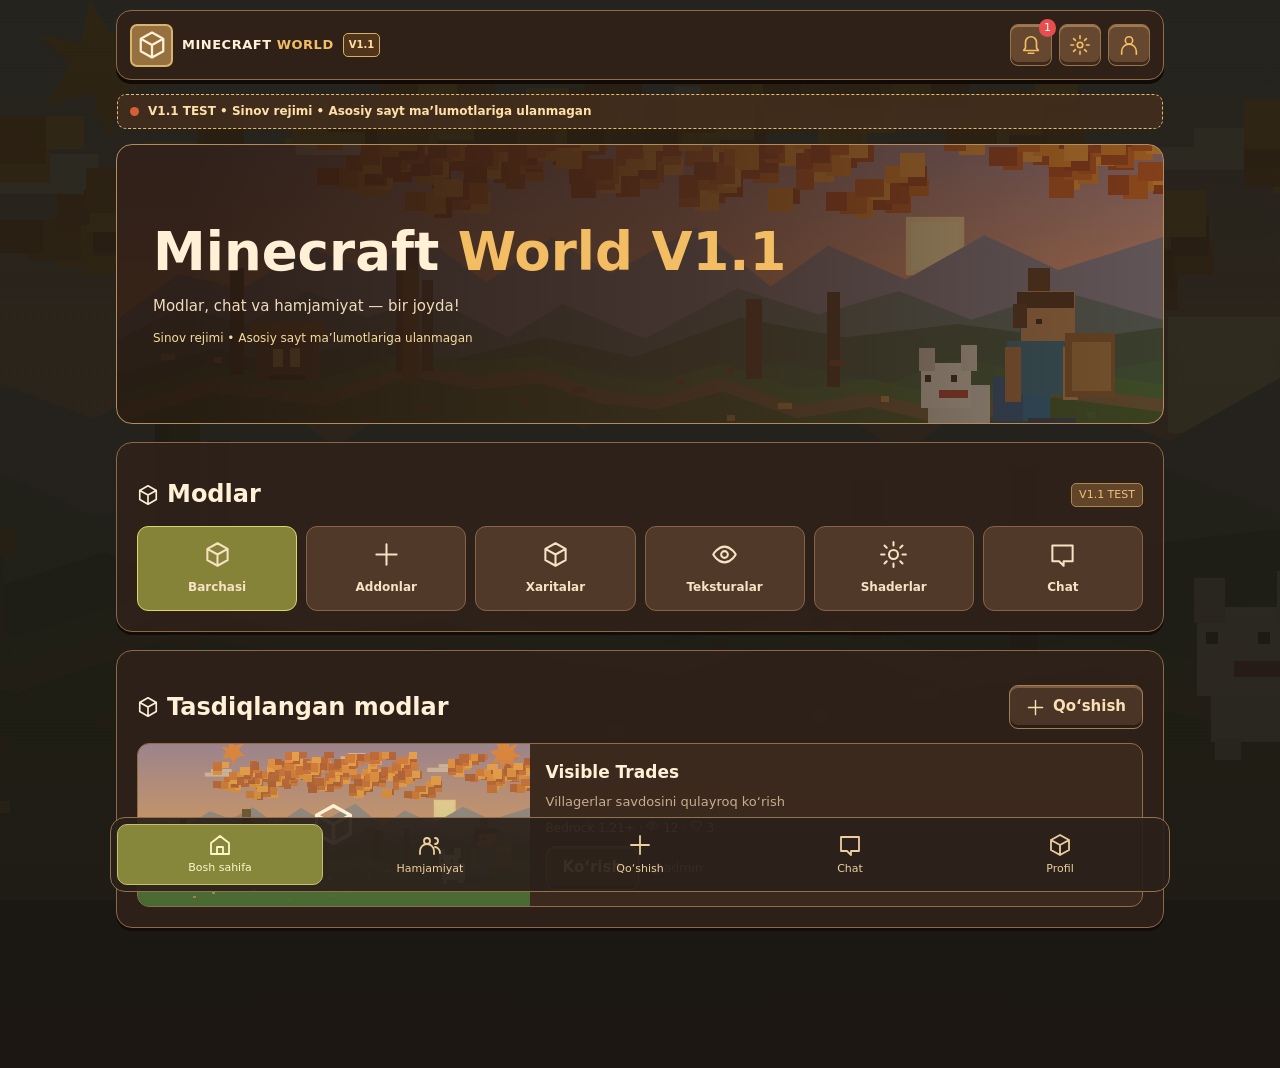
==== commit 6a5e46c4: "Fix test page script syntax error causing blank screen" ====
--- a/v1-1-test/index.html
+++ b/v1-1-test/index.html
@@ -100,7 +100,7 @@
 const safeSet=(k,v)=>{try{localStorage.setItem('mw_v11test_'+k,JSON.stringify(v))}catch{}};
 const state={lang:safeGet('lang','uz'),bg:safeGet('bg',true),name:safeGet('name','World'),nick:'world',bio:safeGet('bio','Minecraft World hamjamiyatiga xush kelibsiz!'),avatar:safeGet('avatar',null),section:'home',thread:null,modal:null,account:'world',follows:safeGet('follows',{}),messages:{},groups:safeGet('groups',[]),chatQuery:'',posts:safeGet('posts',[]),viewed:'all',followed:false,filter:'all',tab:'all'};
 const people=[{id:'anzecraft',name:'Anzecraft',nick:'anzecraft',last:'Salom hammaga',unread:1},{id:'minecraft',name:'Minecraft Player',nick:'minecraft',last:'Salom, nima gaplar?',unread:0},{id:'admin',name:'Minecraft Admin',nick:'admin',last:'Salom',verified:true,unread:0}];
-const person=id=>id==='world'?{id:'world',name:state.name||'World',nick:'world',bio:state.bio,avatar:state.avatar}:people.find(x=>x.id===id)||people[0];
+const person=id=>id==='world'?{id:'world',name:state.name||'World',nick:state.username||'world',bio:state.bio,avatar:state.avatar}:people.find(x=>x.id===id)||people[0];
 const avat=(p,large=false)=>p.avatar?`<img class="avatar ${large?'large':''}" src="${esc(p.avatar)}" alt="" style="object-fit:cover">`:`<span class="avatar ${large?'large':''}">${esc((p.name||p.nick||'?').charAt(0).toUpperCase())}</span>`;
 const verified=p=>p.verified?'<svg class="verify" viewBox="0 0 20 20"><circle cx="10" cy="10" r="9" fill="#2699ee"/><path d="m5 10 3.2 3.2L15 6.9" stroke="#fff" stroke-width="2.5" stroke-linejoin="round" stroke-linecap="round" fill="none"/></svg>':'';
 const ident=(p,extra='')=>`<div class="identity" ${extra}>${avat(p)}<div style="min-width:0"><strong>${esc(p.name)} ${verified(p)}</strong><small>@${esc(p.nick)}</small></div></div>`;
@@ -344,7 +344,6 @@
 en:{privacy:'Chat privacy',public:'Public',private:'Private',publicInfo:'Everyone can discover public accounts in search',privateInfo:'Reachable through existing conversations',groupPrivacy:'Group privacy',allowInvites:'Approve group invitations',allowInfo:'Invitations require your approval',inviteSent:'Join approval request sent',approve:'Approve',reject:'Decline',leave:'Leave group',deleteGroup:'Delete group',available:'Username available',taken:'Username taken',newMessage:'New message',create:'Create group',selectPerson:'Find contacts',onlyOwner:'Only the owner can edit this group',chooseAvatar:'Change avatar',pending:'Group invitation',groupDetails:'Group information',searchUsername:'Search names or @usernames',requestJoin:'Group invitation'}
 };
 const oldT=t;
-function person(id){return id==='world'?{id:'world',name:state.name||'World',nick:state.username||'world',bio:state.bio,avatar:state.avatar}:people.find(x=>x.id===id)||people[0]}
 
 const tt=k=>extraTrans[state.lang]?.[k]||extraTrans.uz[k]||oldT(k);
 state.username=safeGet('account_username','world');
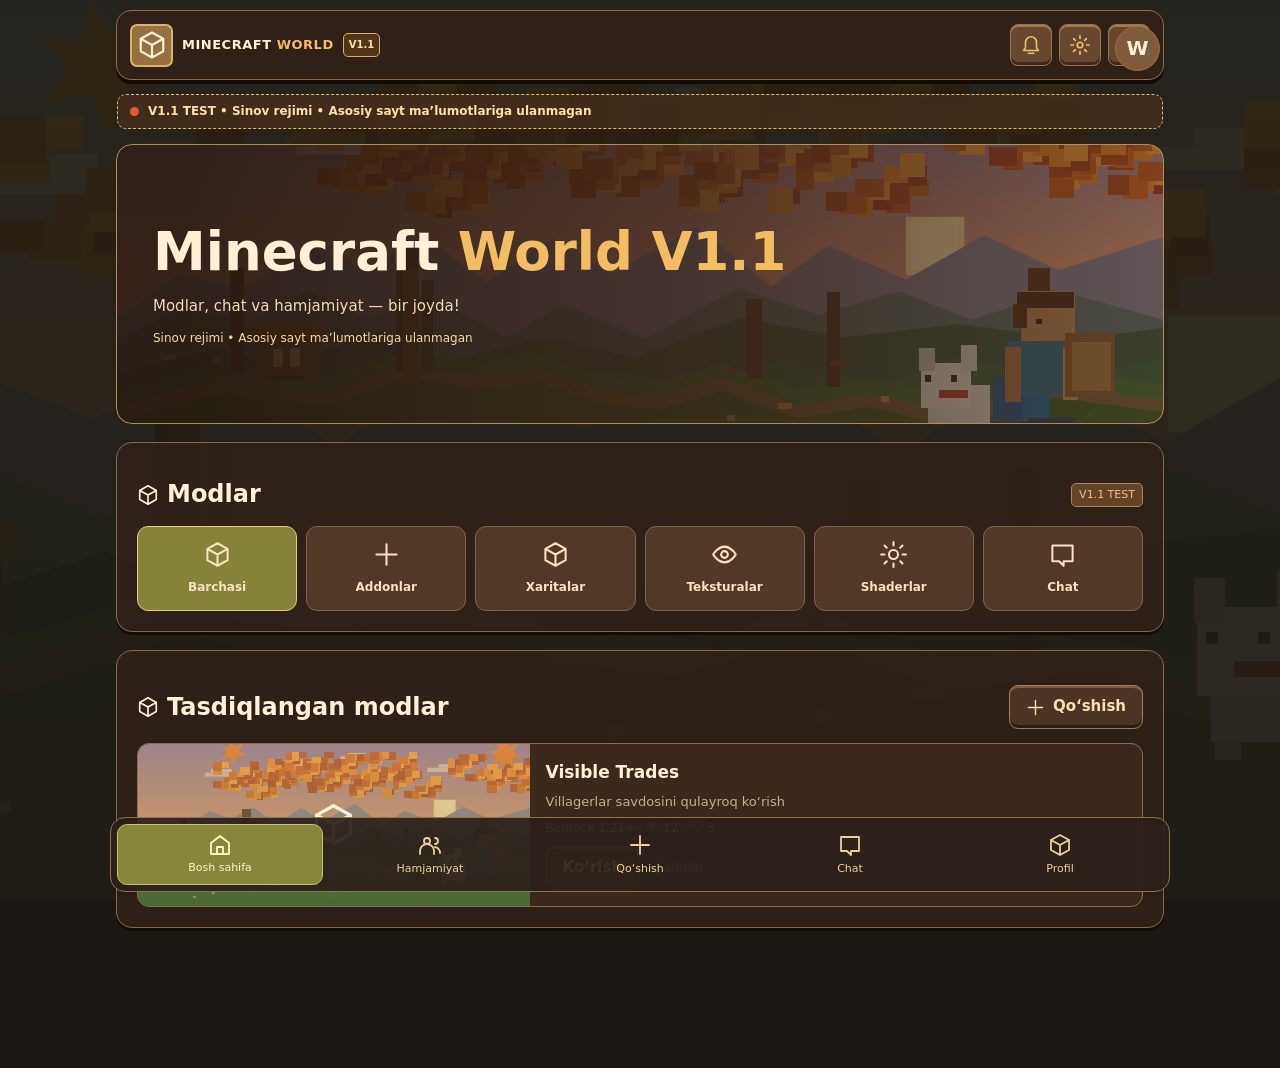
==== commit f2f9188f: "Fix test initialization, legacy username collision and notification badges" ====
--- a/v1-1-test/index.html
+++ b/v1-1-test/index.html
@@ -80,6 +80,72 @@
 .danger-link{background:transparent;color:#ffa18a;border:0;padding:12px 0;font-weight:700}
 .group-leave{background:#60402b}
 .privacy-info{font-size:12px;color:var(--muted)}
+
+/* Messenger/social beta layout */
+.chat-list{display:block}.chat-tabs{display:flex;gap:6px;margin:5px 0 13px;overflow:auto;scrollbar-width:none}
+.chat-tabs button{white-space:nowrap;color:var(--muted);border:0;background:#4b3726;padding:9px 13px;border-radius:24px}
+.chat-tabs button.active{background:var(--gold);color:#382819;font-weight:800}
+.chat-entry{position:relative;border-bottom:1px solid #79563866}
+.chat-entry .chat-contact{width:100%;padding-right:45px;border:0;border-radius:0;background:transparent;min-height:76px}
+.chat-entry .chat-contact:hover{background:#4e382b}
+.chat-picture{width:49px;display:grid;place-items:center;flex:none}
+.chat-side{display:grid;gap:6px;justify-items:end;align-items:center;flex:none;color:var(--muted);font-size:12px}
+.chat-side b{background:var(--gold);color:#382719;border-radius:50px;padding:0 7px;font-size:11px}
+.chat-more{position:absolute;right:5px;top:26px;width:28px;height:28px;border:0;background:transparent;color:var(--muted)}
+.chat-contact .contact-body{min-width:0}.chat-contact .contact-body small{max-width:100%;display:block;text-overflow:ellipsis}
+.circle-photo{position:relative;display:flex;flex:none;align-items:center;justify-content:center;cursor:pointer;width:85px;height:85px;border-radius:50%;border:2px solid #cfaa74}
+.circle-photo .avatar,.circle-photo .avatar.large{width:81px!important;height:81px!important;min-width:81px!important;object-fit:cover;border-radius:50%!important}
+.circle-photo input{opacity:0;position:absolute;width:1px;height:1px;pointer-events:none}
+.circle-plus{position:absolute;right:-2px;bottom:0;width:27px;height:27px;background:#efbd73;color:#342719;border-radius:50%;display:grid;place-items:center;border:2px solid #30241b}
+.inline-profile-editor{display:flex;align-items:center;gap:17px;margin:12px 0 20px}
+.inline-profile-editor>div{flex:1;min-width:0}
+.inline-profile-editor .field{margin:0}
+.form-save{width:100%;justify-content:center;margin-top:16px}
+.radio-flex{display:flex;gap:10px;margin:12px 0 20px;flex-wrap:wrap}
+.radio-flex label{flex:1;min-width:120px;padding:13px;border-radius:12px;background:#493424;display:block;border:1px solid #80603e}
+.radio-flex label input{accent-color:#f3bd64}.radio-flex small{display:block;font-size:11px;color:var(--muted)}
+.username-status{display:block;font-size:12px;min-height:23px;margin-top:5px}.username-status.ok{color:#9cd4a0}.username-status.bad{color:#ffa28d}
+#visibilityUsername[hidden]{display:none}
+.group-member-picks{display:grid;gap:7px}.member-pick{display:flex;align-items:center;min-height:57px;padding:10px;gap:10px}
+.member-pick .avatar,.member-row .avatar{width:44px!important;height:44px!important;min-width:44px!important;border-radius:50%!important;aspect-ratio:1/1!important;object-fit:cover!important;flex:none!important}
+.member-pick input{margin-left:auto;order:3;width:18px;height:18px}.member-pick span{min-width:0}
+.info-actions{display:grid;gap:8px;margin-top:20px}.info-actions .btn{justify-content:center}
+.danger-text{color:#ffc4a9!important}
+.setting-line{display:flex;justify-content:space-between;align-items:center;gap:10px;border-bottom:1px solid #ffffff22;padding:15px 0}
+.setting-line small{display:block;color:var(--muted)}.setting-line span{flex:1}.privacy-info{font-size:12px;color:var(--muted);margin:12px 0}
+.demo-accounts{display:grid;gap:7px}.demo-accounts .member-row.selected{border-color:var(--gold)}
+.chat-screen .messages{min-height:250px;max-height:55dvh;gap:9px;padding:13px 5px}
+.chat-screen .bubble{position:relative;max-width:86%;padding:11px 29px 10px 12px;border-radius:14px;overflow:visible;min-width:80px;word-break:break-word}
+.chat-screen .bubble.mine{background:#8e683f}
+.bubble-more{position:absolute;top:6px;right:5px;background:transparent;border:0;color:#e3c49c;padding:4px}
+.sender-name{font-size:11px;display:block;color:#fbd088}.quoted{border-left:3px solid var(--gold);padding:4px 8px;background:#ffffff18;font-size:12px;margin:4px 0 7px}
+.chat-photo{max-width:100%;max-height:270px;border-radius:10px;object-fit:contain;display:block;margin:6px 0}
+.reaction-strip{display:flex;flex-wrap:wrap;gap:4px}.reaction-strip button{border:1px solid #ffffff33;color:var(--text);background:#ffffff17;border-radius:18px}
+.bubble small{font-size:10px}.composer-line{display:flex;align-items:center;gap:7px;width:100%}.composer-line input{min-width:0;flex:1}.composer-line .btn{padding:11px}
+.compose{display:block;padding:9px 0}.composer-attach,.icon-emoji{display:grid;place-items:center;background:#ffffff12;color:var(--gold);padding:8px;flex:none;border-radius:10px;cursor:pointer}
+.composer-attach{position:relative}.composer-attach input{position:absolute;opacity:0;width:1px;height:1px}
+.reply-preview{display:flex;gap:8px;align-items:center;border-left:3px solid #eab36c;padding:7px;margin:4px 0 8px;background:#ffffff10}
+.reply-preview span{flex:1;overflow:hidden;white-space:nowrap;text-overflow:ellipsis}
+.reply-preview button{background:none;color:var(--text);border:0}
+.pinned-msg{width:100%;background:#4b3421;color:var(--gold);border:0;text-align:left;padding:9px}
+.upload-preview{display:block;max-width:130px;max-height:110px;object-fit:contain;border-radius:12px;margin:8px 0}
+.action-list{display:grid;gap:5px;margin:15px 0}.action-list button{background:#483326;color:var(--text);border-radius:11px;padding:12px;display:flex;align-items:center;gap:12px;text-align:left}
+.reaction-options{display:flex;flex-wrap:wrap;gap:6px;margin:12px 0}.reaction-options button{font-size:23px;border:0;background:#513927;border-radius:10px;padding:9px}
+.social-profile{padding:18px!important}
+.insta-top{display:flex;align-items:center;justify-content:space-between;margin-bottom:20px;font-size:19px}
+.insta-summary{display:flex;align-items:center;gap:16px}.insta-summary>.avatar{width:89px!important;height:89px!important;min-width:89px!important;font-size:36px!important;object-fit:cover;border-radius:50%!important;flex:none!important}
+.insta-stats{display:flex;justify-content:space-between;flex:1;gap:5px}.insta-stats button{display:grid;gap:3px;justify-items:center;background:transparent;border:0;color:var(--text);font-size:20px;font-weight:750;padding:4px}
+.insta-stats small{font-size:11px;font-weight:400}
+.social-buttons{display:flex;gap:7px;margin:20px 0 3px;flex-wrap:wrap}.social-buttons .btn{font-size:12px;padding:9px;flex:1}
+.social-tabs{text-align:center;padding:6px 0 13px;border-bottom:1px solid #ffffff33}
+.post-grid{display:grid;grid-template-columns:repeat(3,1fr);gap:3px;margin-top:8px}
+.post-tile{width:100%;aspect-ratio:1;display:grid;place-items:center;padding:0;color:var(--text);background:#533b2b;border:0;overflow:hidden}
+.post-tile img{width:100%;height:100%;object-fit:cover}.post-add{background:#ffffff10}
+.file-tile{display:grid;place-items:center;height:120px;border:2px dashed #ac834a;border-radius:14px;position:relative;cursor:pointer;margin-bottom:14px}
+.file-tile input{opacity:0;position:absolute;width:1px;height:1px}
+.post-full-image{display:block;width:100%;max-height:430px;object-fit:contain;border-radius:12px}
+.comment-row{padding:7px;border-bottom:1px solid #ffffff21}.notification-row{display:grid;justify-content:initial;text-align:left;color:var(--text)}
+@media(max-width:560px){.chat-inbox{padding:13px!important}.chat-contact .avatar{width:46px!important;height:46px!important;min-width:46px!important}.chat-screen{padding:12px!important}.composer-line{gap:4px}.composer-line .field{padding:9px}.modal{max-height:94dvh;overflow:auto}.social-buttons .btn{flex:1 1 40%}}
 </style></head><body class="has-fall"><div id="scene" class="scene" aria-hidden="true"></div><div class="wrap"><header><div class="brand"><div class="brandmark" id="logo"></div><span>MINECRAFT <b>WORLD</b></span><span class="ver">V1.1</span></div><div class="header-actions"><button class="icon-btn" data-action="notifications" title="Bildirishnomalar" id="bell"></button><button class="icon-btn" data-action="settings" title="Sozlamalar" id="settingsTop"></button><button class="icon-btn" data-action="profile" title="Profil" id="profileTop"></button></div></header><div class="ribbon"><span class="dot"></span><span id="testlabel">V1.1 TEST • Sinov rejimi • Asosiy sayt ma’lumotlariga ulanmagan</span></div><main id="main"></main></div><button id="fab" class="fab hidden" data-action="newChat" aria-label="Yangi chat"></button><nav id="bottom" class="bottom"></nav><div id="overlay" class="overlay hidden"></div><div id="toast"></div>
 <script>
 'use strict';
@@ -333,165 +399,397 @@
 });
 function init(){document.getElementById('fab').innerHTML=ic('plus');state.viewed='world';history.replaceState({section:'home',viewed:'world'},'',location.pathname+'#home');render();}
 
-/* Isolated test-only UX improvements; no real accounts, messages or backend operations. */
+
+/* V1.1 unified private staging messenger and Instagram-style social demo */
 icons.leave='<path d="M9 3H4v18h5M14 7l5 5-5 5M19 12H8"/>';
 icons.camera='<path d="M4 7h4l2-3h4l2 3h4v13H4z"/><circle cx="12" cy="13" r="3"/>';
 icons.search='<circle cx="10" cy="10" r="7"/><path d="m15 15 6 6"/>';
-icons.trash='<path d="M4 7h16M9 7V4h6v3m3 0-1 14H7L6 7m4 4v7m4-7v7"/>';
-const extraTrans={
-uz:{privacy:'Chat maxfiyligi',public:'Ommaviy',private:'Maxfiy',publicInfo:'Barcha akkauntlar qidiruvda topiladi',privateInfo:'Faqat mavjud suhbatlar va sizga yozayotganlar orqali bog‘lanish mumkin',groupPrivacy:'Guruh turi',allowInvites:'Guruhlarga qo‘shishni tasdiqlash',allowInfo:'Taklif kelganda roziligingiz so‘raladi',inviteSent:'Qo‘shilish uchun ruxsat so‘rovi yuborildi',approve:'Rozilik berish',reject:'Rad etish',leave:'Guruhdan chiqish',deleteGroup:'Guruhni o‘chirish',available:'Username bo‘sh',taken:'Username band',newMessage:'Yangi xabar',create:'Guruh yaratish',selectPerson:'Kontaktlarni qidirish',onlyOwner:'Faqat guruh egasi tahrirlay oladi',chooseAvatar:'Avatarni o‘zgartirish',pending:'Guruhga qo‘shilish taklifi',groupDetails:'Guruh ma’lumotlari',searchUsername:'Ism yoki @username orqali qidiring',requestJoin:'Guruhga qo‘shilish uchun taklif'},
-ru:{privacy:'Приватность чата',public:'Публичный',private:'Приватный',publicInfo:'Все аккаунты можно найти через поиск',privateInfo:'Общение через существующие переписки',groupPrivacy:'Тип группы',allowInvites:'Подтверждать приглашения в группы',allowInfo:'Приглашения требуют вашего согласия',inviteSent:'Запрос на вступление отправлен',approve:'Принять',reject:'Отклонить',leave:'Покинуть группу',deleteGroup:'Удалить группу',available:'Username свободен',taken:'Username занят',newMessage:'Новое сообщение',create:'Создать группу',selectPerson:'Поиск контактов',onlyOwner:'Только владелец может редактировать',chooseAvatar:'Изменить аватар',pending:'Приглашение в группу',groupDetails:'Информация о группе',searchUsername:'Поиск по имени или @username',requestJoin:'Приглашение в группу'},
-en:{privacy:'Chat privacy',public:'Public',private:'Private',publicInfo:'Everyone can discover public accounts in search',privateInfo:'Reachable through existing conversations',groupPrivacy:'Group privacy',allowInvites:'Approve group invitations',allowInfo:'Invitations require your approval',inviteSent:'Join approval request sent',approve:'Approve',reject:'Decline',leave:'Leave group',deleteGroup:'Delete group',available:'Username available',taken:'Username taken',newMessage:'New message',create:'Create group',selectPerson:'Find contacts',onlyOwner:'Only the owner can edit this group',chooseAvatar:'Change avatar',pending:'Group invitation',groupDetails:'Group information',searchUsername:'Search names or @usernames',requestJoin:'Group invitation'}
+icons.trash='<path d="M4 7h16M9 7V4h6v3m3 0-1 14H7L6 7m4 4v7m0-7v7"/>';
+icons.pin='<path d="M16 3l5 5-3 2-3 4-5 1-5 6-1-1 6-5 1-5 4-3z"/>';
+icons.archive='<path d="M3 4h18v5H3zM5 9v12h14V9M10 13h4"/>';
+icons.more='<circle cx="5" cy="12" r="1"/><circle cx="12" cy="12" r="1"/><circle cx="19" cy="12" r="1"/>';
+icons.reply='<path d="M9 10 4 15l5 5M4 15h10a6 6 0 0 0 0-12"/>';
+icons.copy='<rect x="8" y="8" width="12" height="12" rx="2"/><path d="M16 8V4H4v12h4"/>';
+icons.photo='<rect x="2" y="3" width="20" height="18" rx="2"/><circle cx="8" cy="9" r="2"/><path d="m2 18 6-6 4 4 3-3 7 7"/>';
+icons.bookmark='<path d="M5 3h14v19l-7-5-7 5z"/>';
+icons.lock='<rect x="5" y="10" width="14" height="11" rx="2"/><path d="M8 10V7a4 4 0 0 1 8 0v3"/>';
+const featureWords={
+uz:{newMsg:'Yangi xabar',createGroup:'Guruh yaratish',allChats:'Barcha chatlar',unread:'O‘qilmagan',archived:'Arxiv',noChats:'Hozircha suhbat yo‘q',searchAll:'Ism yoki @username orqali qidirish',saved:'Saqlangan xabarlar',groupType:'Guruh turi',public:'Ommaviy',private:'Maxfiy',publicNote:'Qidiruvda ko‘rinadi',privateNote:'Faqat suhbat orqali bog‘lanish mumkin',inviteApproval:'Guruhlarga ruxsatsiz qo‘shmaslik',inviteNote:'Taklif kelganda tasdiqlashingiz kerak',available:'Username bo‘sh',taken:'Username band',wrong:'Username 5–25 belgidan iborat bo‘lsin (a-z, 0-9, _)',groupDesc:'Guruh tavsifi',members:'A’zolar',leave:'Guruhdan chiqish',leaveOne:'Guruhdan chiqmoqchimisiz?',leaveTwo:'Tasdiqlang: guruhdan chiqasiz va xabarlar ro‘yxatidan o‘chadi',globalLeave:'Umumiy chatdan chiqish',globalDesc:'Barcha yangi va eski ishtirokchilar uchun umumiy suhbat',join:'Qayta qo‘shilish',deleteGroup:'Guruhni o‘chirish',ownerOnly:'Faqat guruh egasi o‘zgartira oladi',approve:'Qabul qilish',decline:'Rad etish',inviteSent:'Ruxsat so‘rovi yuborildi (TEST)',request:'Guruhga qo‘shilish taklifi',profileEdit:'Profilni tahrirlash',share:'Profil havolasi',posts:'Postlar',followers:'Obunachilar',following:'Obunalar',newPost:'Yangi post',caption:'Izoh',publish:'Joylash',likes:'Yoqtirishlar',comment:'Izoh yozish',comments:'Izohlar',follow:'Obuna bo‘lish',followingBtn:'Obuna bo‘lingan',message:'Xabar',privacy:'Profil maxfiyligi',inviteLink:'Taklif havolasi',write:'Xabar yozing...',reply:'Javob berish',editMsg:'Tahrirlash',deleteMsg:'O‘chirish',copy:'Nusxalash',forward:'Uzatish',react:'Reaksiya',pin:'Mahkamlash',unpin:'Mahkamlashni olib tashlash',mute:'Ovozini o‘chirish',unmute:'Ovozni yoqish',archive:'Arxivlash',unarchive:'Arxivdan chiqarish',deleteChat:'Xabarlarni tozalash',searchMessages:'Xabar ichidan qidirish',saveMsg:'Saqlash',savedMessages:'Saqlangan xabarlar',photo:'Rasm',emoji:'Emoji',replying:'Javob',demoAccounts:'TEST akkauntini almashtirish',testNotice:'Faqat shu brauzerdagi sinov akkauntlari o‘rtasida ishlaydi',notifications:'Bildirishnomalar',editGroup:'Guruhni tahrirlash',me:'Siz',online:'Hozir onlayn',privateSearch:'Maxfiy profil qidiruvda ko‘rinmaydi',openChat:'Chatni ochish',showAll:'Barchasi',typePhoto:'Rasm qo‘shish',photoLimit:'Rasm hajmi 300 KB dan oshmasin',confirmDelete:'Rostdan o‘chirasizmi?',nothing:'Hozircha hech narsa yo‘q',settings:'Sozlamalar',noChannel:'Kanallar keyinroq qo‘shiladi',owner:'Egasi',username:'Username',bio:'Bio',removeMember:'Guruhdan chiqarish'},
+ru:{newMsg:'Новое сообщение',createGroup:'Создать группу',allChats:'Все чаты',unread:'Непрочитанные',archived:'Архив',noChats:'Нет переписок',searchAll:'Поиск по имени или @username',saved:'Избранное',groupType:'Тип группы',public:'Публичный',private:'Частный',publicNote:'Виден в поиске',privateNote:'Доступ через переписки',inviteApproval:'Подтверждать приглашения в группы',inviteNote:'Приглашения требуют согласия',available:'Username свободен',taken:'Username занят',wrong:'Username 5–25 символов (a-z, 0-9, _)',groupDesc:'Описание группы',members:'Участники',leave:'Покинуть группу',leaveOne:'Выйти из группы?',leaveTwo:'Подтвердите: чат будет удалён из вашего списка',globalLeave:'Покинуть общий чат',globalDesc:'Общий чат для всех участников',join:'Присоединиться снова',deleteGroup:'Удалить группу',ownerOnly:'Редактирование только владельцем',approve:'Принять',decline:'Отклонить',inviteSent:'Запрос на вступление отправлен (ТЕСТ)',request:'Приглашение в группу',profileEdit:'Редактировать профиль',share:'Ссылка профиля',posts:'Публикации',followers:'Подписчики',following:'Подписки',newPost:'Новая публикация',caption:'Подпись',publish:'Опубликовать',likes:'Нравится',comment:'Комментарий',comments:'Комментарии',follow:'Подписаться',followingBtn:'Вы подписаны',message:'Сообщение',privacy:'Приватность профиля',inviteLink:'Пригласительная ссылка',write:'Введите сообщение...',reply:'Ответить',editMsg:'Редактировать',deleteMsg:'Удалить',copy:'Копировать',forward:'Переслать',react:'Реакция',pin:'Закрепить',unpin:'Открепить',mute:'Без звука',unmute:'Со звуком',archive:'Архивировать',unarchive:'Вернуть из архива',deleteChat:'Очистить историю',searchMessages:'Поиск по сообщениям',saveMsg:'Сохранить',savedMessages:'Избранное',photo:'Фото',emoji:'Эмодзи',replying:'Ответ',demoAccounts:'Сменить тестовый аккаунт',testNotice:'Работает только между тестовыми аккаунтами в этом браузере',notifications:'Уведомления',editGroup:'Изменить группу',me:'Вы',online:'В сети',privateSearch:'Частные аккаунты скрыты из поиска',openChat:'Открыть чат',showAll:'Все',typePhoto:'Добавить фото',photoLimit:'Изображение не более 300 КБ',confirmDelete:'Удалить?',nothing:'Пока ничего нет',settings:'Настройки',noChannel:'Каналы появятся позже',owner:'Владелец',username:'Username',bio:'О себе',removeMember:'Удалить участника'},
+en:{newMsg:'New message',createGroup:'Create group',allChats:'All chats',unread:'Unread',archived:'Archive',noChats:'No conversations yet',searchAll:'Search names or @usernames',saved:'Saved messages',groupType:'Group visibility',public:'Public',private:'Private',publicNote:'Discoverable in search',privateNote:'Available through existing chats',inviteApproval:'Approve group invitations',inviteNote:'Invitation requires your consent',available:'Username available',taken:'Username taken',wrong:'Username needs 5–25 letters, digits or _',groupDesc:'Group description',members:'Members',leave:'Leave group',leaveOne:'Leave this group?',leaveTwo:'Confirm leaving. This chat will disappear from your inbox',globalLeave:'Leave global chat',globalDesc:'Shared conversation for all new and existing members',join:'Rejoin',deleteGroup:'Delete group',ownerOnly:'Only the owner can edit',approve:'Accept',decline:'Decline',inviteSent:'Join request sent (TEST)',request:'Group invitation',profileEdit:'Edit profile',share:'Share profile',posts:'Posts',followers:'Followers',following:'Following',newPost:'New post',caption:'Caption',publish:'Publish',likes:'Likes',comment:'Comment',comments:'Comments',follow:'Follow',followingBtn:'Following',message:'Message',privacy:'Profile privacy',inviteLink:'Invitation link',write:'Message...',reply:'Reply',editMsg:'Edit',deleteMsg:'Delete',copy:'Copy',forward:'Forward',react:'React',pin:'Pin',unpin:'Unpin',mute:'Mute',unmute:'Unmute',archive:'Archive',unarchive:'Unarchive',deleteChat:'Clear history',searchMessages:'Search messages',saveMsg:'Save',savedMessages:'Saved messages',photo:'Photo',emoji:'Emoji',replying:'Reply',demoAccounts:'Switch demo account',testNotice:'Only works for demo accounts on this browser',notifications:'Notifications',editGroup:'Edit group',me:'You',online:'Online',privateSearch:'Private profiles are hidden from search',openChat:'Open chat',showAll:'All',typePhoto:'Attach photo',photoLimit:'Photo maximum 300 KB',confirmDelete:'Delete?',nothing:'Nothing here yet',settings:'Settings',noChannel:'Channels will be added later',owner:'Owner',username:'Username',bio:'Bio',removeMember:'Remove member'}
 };
-const oldT=t;
-
-const tt=k=>extraTrans[state.lang]?.[k]||extraTrans.uz[k]||oldT(k);
-state.username=safeGet('account_username','world');
-state.visibility=safeGet('visibility','public');
-state.approveInvites=safeGet('approve_invites',true);
-state.pendingInvites=safeGet('pending_invites',[]);
-state.lastActivities=safeGet('last_activities',{});
-const nameTaken=(name,ownGroupId='')=>{
- const q=String(name||'').replace(/^@/,'').trim().toLowerCase();
- return [...people.map(p=>p.nick),'world',state.username,...state.groups.filter(g=>g.id!==ownGroupId).map(g=>g.username)].some(n=>n.toLowerCase()===q);
-};
-const validNick=x=>/^[a-z][a-z0-9_]{4,24}$/.test(String(x).toLowerCase());
-const avatarPicker=(id,avatar,name,uploadName)=>'<label class="avatar-upload" title="'+esc(tt('chooseAvatar'))+'">'+
- (avatar?'<img class="avatar" src="'+esc(avatar)+'" alt="">':'<span class="avatar">'+esc((name||'G')[0].toUpperCase())+'</span>')+
- '<span class="avatar-plus">'+ic('plus',16)+'</span><input type="file" name="'+uploadName+'" id="'+id+'" accept="image/png,image/jpeg,image/webp" aria-label="'+esc(tt('chooseAvatar'))+'"></label>';
-const statusField=(value,ownId)=>'<input class="field" name="groupUsername" id="groupUsername" minlength="5" maxlength="25" required pattern="[A-Za-z][A-Za-z0-9_]{4,24}" autocapitalize="off" spellcheck="false" value="'+esc(value||'')+'" placeholder="minecraft_team"><div id="groupUsernameStatus" class="username-status"></div>';
+const W=k=>featureWords[state.lang]?.[k]||featureWords.uz[k]||t(k);
+const F=esc;
+const demo= {active:safeGet('active_user','world'),profiles:safeGet('profiles',{}),invites:safeGet('invites',[]),notifications:safeGet('demo_notifications',[]),chats:safeGet('chat_store',{}),meta:safeGet('chat_meta',{}),posts:safeGet('social_posts',[]),follows:safeGet('demo_follows',{}),globalOut:safeGet('global_out',[]),drafts:safeGet('drafts',{}),saved:safeGet('saved_messages',[]),reply:null,filter:'all',chatSearch:'',postId:null};
+const store=(k,v)=>safeSet(k,v);
+function me(){return demo.active}
+function pData(id){const p=id==='world'?{id:'world',name:state.name||'World',nick:state.username||'world',bio:state.bio,avatar:state.avatar}:people.find(x=>x.id===id)||{id,name:id,nick:id};return {...p,...(demo.profiles[id]||{})}}
+function allPeople(){return ['world',...people.map(x=>x.id)].map(pData)}
+function isPrivate(id){return (demo.profiles[id]?.visibility||'public')==='private'}
+function approveInvites(id){return demo.profiles[id]?.inviteApproval??(id==='world'?state.approveInvites:true)}
+function avatarUI(p,large){return avat(p,large)}
+function currentChatKey(id){return id==='global'||id==='saved'||id.startsWith('group_')?id:'dm_'+[me(),id].sort().join('_')}
+function items(id){const key=currentChatKey(id);return demo.chats[key]||[]}
+function setItems(id,arr){demo.chats[currentChatKey(id)]=arr;store('chat_store',demo.chats)}
+function meta(id){const key=me()+'|'+currentChatKey(id);return demo.meta[key]||(demo.meta[key]={})}
+function saveMeta(){store('chat_meta',demo.meta)}
+function lastTime(id){const arr=items(id);return arr.length?(arr[arr.length-1].at||0):0}
+function timeLabel(at){return at?new Date(at).toLocaleTimeString(state.lang,{hour:'2-digit',minute:'2-digit'}):''}
+function groupById(id){return state.groups.find(g=>g.id===id)}
+function groupIdentity(g){return {id:g.id,name:g.name,nick:g.username||'',avatar:g.avatar||null,bio:g.bio||''}}
+function validNick(v){return /^[a-z][a-z0-9_]{4,24}$/.test(v)}
+function usedNick(v,groupId,ownerId){
+ const q=String(v||'').toLowerCase();
+ return allPeople().some(p=>p.id!==ownerId&&p.nick.toLowerCase()===q)||state.groups.some(g=>g.id!==groupId&&g.username?.toLowerCase()===q);
+}
+function persistGroups(){store('groups',state.groups)}
+function markRead(id){const m=meta(id);m.lastSeen=Date.now();m.unread=0;saveMeta()}
+function addNotice(userId,text,groupId){demo.notifications.unshift({id:'notice_'+Date.now()+'_'+Math.random().toString(16).slice(2),to:userId,text,groupId,at:Date.now(),read:false});store('demo_notifications',demo.notifications)}
+function profileKey(id){return pData(id).nick}
+function modal(content){document.getElementById('overlay').classList.remove('hidden');document.getElementById('overlay').innerHTML='<div class="modal"><div class="row between"><span class="small muted">Minecraft World · TEST</span><button class="icon-btn" data-action="close" aria-label="'+F(t('back'))+'">'+ic('back')+'</button></div>'+content+'</div>'}
+function photoPick(field,avatar,name){return '<label class="circle-photo" title="'+F(W('typePhoto'))+'">'+(avatar?'<img src="'+F(avatar)+'" class="avatar large" alt="">':'<span class="avatar large">'+F((name||'G')[0].toUpperCase())+'</span>')+'<span class="circle-plus">'+ic('plus',16)+'</span><input type="file" name="'+field+'" accept="image/png,image/jpeg,image/webp" aria-label="'+F(W('typePhoto'))+'"></label>'}
+function renderHeader(){document.getElementById('logo').innerHTML=ic('world',31);const unread=demo.invites.filter(x=>x.to===me()).length+demo.notifications.filter(x=>x.to===me()&&!x.read).length;document.getElementById('bell').innerHTML=ic('bell')+(unread?'<span class="count">'+unread+'</span>':'');document.getElementById('settingsTop').innerHTML=ic('settings');document.getElementById('profileTop').innerHTML=avatarUI(pData(me()));document.getElementById('testlabel').textContent='V1.1 TEST • '+t('testing')}
+function renderBottom(){
+ document.getElementById('bottom').innerHTML=['home','community','add','chat','profile'].map(n=>'<button type="button" data-nav="'+n+'" class="'+(state.section===n?'active':'')+'">'+ic(n==='add'?'plus':n)+'<span>'+t(n)+'</span></button>').join('');
+ const fab=document.getElementById('fab');fab.classList.toggle('hidden',state.section!=='chat'||!!state.thread);fab.innerHTML=ic('plus',28);fab.dataset.action='newChat';fab.setAttribute('aria-label',W('newMsg'));
+}
+function myFollows(){return allPeople().filter(p=>demo.follows[me()+'|'+p.id])}
+function followers(id){return allPeople().filter(p=>demo.follows[p.id+'|'+id])}
+function profile(){
+ const id=state.viewed==='all'?'world':state.viewed, p=pData(id),own=id===me(),ownerPosts=demo.posts.filter(post=>post.author===id);
+ return '<section class="panel social-profile"><div class="insta-top"><strong>@'+F(p.nick)+'</strong><button class="icon-btn" data-action="settings" aria-label="'+W('settings')+'">'+ic('settings')+'</button></div>'+
+ '<div class="insta-summary">'+avatarUI(p,true)+'<div class="insta-stats"><button data-action="profilePosts">'+ownerPosts.length+'<small>'+W('posts')+'</small></button><button data-action="followers" data-id="'+F(id)+'">'+followers(id).length+'<small>'+W('followers')+'</small></button><button data-action="followingList" data-id="'+F(id)+'">'+allPeople().filter(q=>demo.follows[id+'|'+q.id]).length+'<small>'+W('following')+'</small></button></div></div>'+
+ '<strong>'+F(p.name)+'</strong>'+(p.bio?'<p class="profile-bio">'+F(p.bio)+'</p>':'')+
+ '<div class="social-buttons">'+(own?'<button class="btn secondary" data-action="editProfile">'+W('profileEdit')+'</button><button class="btn secondary" data-action="newPost">'+ic('plus',16)+' '+W('newPost')+'</button>':
+ '<button class="btn '+(demo.follows[me()+'|'+id]?'secondary':'')+'" data-action="toggleDemoFollow" data-id="'+F(id)+'">'+(demo.follows[me()+'|'+id]?W('followingBtn'):W('follow'))+'</button><button class="btn secondary" data-chat="'+F(id)+'">'+W('message')+'</button>')+
+ '<button class="btn secondary" data-action="shareProfile" data-id="'+F(id)+'">'+ic('copy',17)+'</button></div></section>'+
+ '<section class="panel"><div class="social-tabs">'+ic('box')+' '+W('posts')+'</div><div class="post-grid">'+ownerPosts.map(post=>'<button class="post-tile" data-action="postDetail" data-id="'+F(post.id)+'">'+(post.image?'<img src="'+F(post.image)+'" alt="">':ic('photo',34))+'</button>').join('')+(own?'<button class="post-tile post-add" data-action="newPost">'+ic('plus',30)+'</button>':'')+'</div>'+(ownerPosts.length?'':'<p class="mini-empty">'+W('nothing')+'</p>')+'</section>';
+}
+function chatIds(){
+ const user=me();let rows=[];
+ if(!demo.globalOut.includes(user))rows.push({id:'global',kind:'global',name:t('general'),nick:'minecraftworld',avatar:null});
+ state.groups.forEach(g=>{if(g.members?.includes(user))rows.push({id:g.id,kind:'group',name:g.name,nick:g.username||'',avatar:g.avatar})});
+ allPeople().filter(p=>p.id!==user).forEach(p=>{if(!isPrivate(p.id)||items(p.id).length)rows.push({id:p.id,kind:'person',...p})});
+ rows.push({id:'saved',name:W('savedMessages'),nick:user,kind:'saved'});
+ return rows;
+}
+function chatRow(p){
+ const arr=items(p.id), last=arr[arr.length-1],m=meta(p.id),q=demo.chatSearch.trim().toLowerCase().replace(/^@/,'');
+ let image=p.kind==='global'?ic('globe',37):p.kind==='saved'?ic('bookmark',33):avatarUI(p);
+ let summary=last?(last.photo?'📷 '+W('photo')+' ':'')+F(last.text||''):p.kind==='global'?F(W('globalDesc')):'@'+F(p.nick||'');
+ return '<div class="chat-entry"><button class="chat-contact" data-chat="'+F(p.id)+'">'+
+ '<span class="chat-picture">'+image+'</span><span class="contact-body"><strong>'+F(p.name)+'</strong><small>'+summary+'</small></span>'+
+ '<span class="chat-side"><small>'+timeLabel(last?.at)+'</small>'+(m.unread?'<b>'+m.unread+'</b>':'')+(m.pinned?'📌':'')+(m.muted?'🔕':'')+'</span></button>'+
+ '<button class="chat-more" data-action="chatOptions" data-id="'+F(p.id)+'" title="Menu">'+ic('more',19)+'</button></div>';
+}
 function chatContacts(query=''){
- const q=query.trim().replace(/^@/,'').toLocaleLowerCase();
- const peers=people.filter(p=>(p.name+' '+p.nick).toLocaleLowerCase().includes(q));
- const groups=state.groups.filter(g=>g.joined!==false&&(g.name+' '+g.username).toLocaleLowerCase().includes(q));
- const rows=[...(q?[]:[{id:'global',name:t('general'),nick:'minecraftworld',kind:'global'}]),
- ...groups.map(g=>({id:g.id,name:g.name,nick:g.username,avatar:g.avatar,kind:'group'})),
- ...peers.map(p=>({...p,kind:'person'}))];
- rows.sort((a,b)=>(state.lastActivities[b.id]||0)-(state.lastActivities[a.id]||0));
- return '<div class="chat-sort-label">'+(q?tt('searchUsername'):tt('newMessage'))+'</div>'+
- (rows.length?rows.map(p=>'<button type="button" class="chat-contact" data-chat="'+esc(p.id)+'">'+
- (p.kind==='global'?ic('globe',35):avat(p))+'<span class="contact-body"><strong>'+esc(p.name)+'</strong><small>@'+esc(p.nick)+(p.kind==='group'?' · '+(p.members?.length||0)+' '+t('membersCount'):'')+'</small></span></button>').join(''):
- '<div class="mini-empty">'+t('emptyUsers')+'</div>');
+ const q=query.trim().toLowerCase().replace(/^@/,'');
+ let rows=chatIds().filter(p=>(p.name+' '+p.nick).toLowerCase().includes(q));
+ if(q){if(demo.globalOut.includes(me())&&(t('general')+' minecraftworld').toLowerCase().includes(q))rows.push({id:'global',kind:'global',name:t('general'),nick:'minecraftworld'});state.groups.filter(g=>!rows.some(r=>r.id===g.id)&&g.visibility!=='private'&&(g.name+' '+g.username).toLowerCase().includes(q)).forEach(g=>rows.push({...groupIdentity(g),kind:'group'}));}
+ rows=rows.filter(p=>demo.filter==='archived'?meta(p.id).archived:!meta(p.id).archived);
+ if(demo.filter==='unread')rows=rows.filter(p=>meta(p.id).unread>0);
+ rows.sort((a,b)=>Number(!!meta(b.id).pinned)-Number(!!meta(a.id).pinned)||lastTime(b.id)-lastTime(a.id)||a.name.localeCompare(b.name));
+ return rows.length?rows.map(chatRow).join(''):'<div class="mini-empty">'+W('noChats')+'</div>';
+}
+function chat(){
+ if(state.thread)return threadUI();
+ return '<section class="panel chat-inbox"><div class="headrow"><h2>'+ic('chat')+' '+t('chat')+'</h2></div>'+
+ '<label class="chat-search">'+ic('search',19)+'<input class="field" id="chatFind" type="search" autocomplete="off" placeholder="'+F(W('searchAll'))+'" value="'+F(demo.chatSearch)+'"></label>'+
+ '<div class="chat-tabs">'+['all','unread','archived'].map(k=>'<button class="'+(demo.filter===k?'active':'')+'" data-action="chatFilter" data-id="'+k+'">'+(k==='all'?W('allChats'):W(k))+'</button>').join('')+'</div>'+
+ '<div class="chat-list" id="chatContacts">'+chatContacts(demo.chatSearch)+'</div></section>';
+}
+function replySnippet(id){
+ const m=items(id).find(x=>x.id===demo.reply);
+ return m?'<div class="reply-preview">'+ic('reply',17)+' <span>'+F(m.text||W('photo'))+'</span><button type="button" data-action="clearReply">'+ic('back',16)+'</button></div>':'';
 }
 function threadUI(){
- const g=groupById(state.thread);const global=state.thread==='global';
- const p=g?groupIdentity(g):global?{name:t('general'),nick:'world',id:'global'}:person(state.thread);
- const messages=state.messages[state.thread]||[];
- return '<section class="panel chat-screen"><div class="chat-head">'+
- '<button type="button" class="go-back" data-action="chatBack" aria-label="'+t('back')+'">'+ic('back',25)+'</button>'+
- '<button type="button" class="chat-header-profile" '+(g?'data-action="groupInfo" data-id="'+esc(g.id)+'"':global?'':'data-person="'+esc(p.id)+'"')+'>'+
- avat(p)+'<span><strong>'+esc(p.name)+'</strong><small>'+(g?g.members.length+' '+t('membersCount'):'@'+esc(p.nick))+'</small></span></button>'+
- (global||g?'<button type="button" class="icon-btn" data-action="'+(g?'leaveGroup':'leaveGlobal')+'" data-id="'+esc(state.thread)+'" aria-label="'+tt('leave')+'">'+ic('leave')+'</button>':'')+
- '</div><div class="messages" id="messages">'+messages.map(m=>'<div class="bubble '+(m.mine?'mine':'')+'">'+esc(m.text)+'<small>'+esc(m.time||'')+'</small></div>').join('')+
- '</div><form id="chatForm" class="compose"><input class="field" name="text" required maxlength="1500" placeholder="'+esc(t('newMessages'))+'"><button class="btn" type="submit">'+ic('send')+'</button></form></section>';
-}
-function groupInfoUI(id){
- const g=groupById(id);if(!g)return '<p>'+t('emptyGroups')+'</p>';
- const owner=g.owner==='world'||!g.owner;
- return '<h2>'+t('groupInfo')+'</h2><div class="group-summary">'+avat(groupIdentity(g),true)+
- '<div><strong>'+esc(g.name)+'</strong><small>@'+esc(g.username)+'</small><small>'+g.members.length+' '+t('membersCount')+'</small></div></div>'+
- '<h3 class="spaced">'+t('members')+'</h3><div class="group-members">'+g.members.map(id=>{let p=person(id);return '<button type="button" class="member-row" data-person="'+esc(p.id)+'">'+avat(p)+'<span><strong>'+esc(p.name)+'</strong><small>@'+esc(p.nick)+'</small></span></button>'}).join('')+'</div>'+
- '<div class="row spaced">'+(owner?'<button class="btn" data-action="editGroup" data-id="'+esc(id)+'">'+ic('edit')+t('editGroup')+'</button>':'<small>'+tt('onlyOwner')+'</small>')+
- '<button class="btn secondary" data-action="close">'+t('back')+'</button></div>'+
- '<button type="button" class="danger-link" data-action="leaveGroup" data-id="'+esc(id)+'">'+ic('leave',19)+' '+tt('leave')+'</button>'+
- (owner?'<div><button type="button" class="danger-link" data-action="deleteGroup" data-id="'+esc(id)+'">'+ic('trash',18)+' '+tt('deleteGroup')+'</button></div>':'')+
- '<p class="footnote">'+t('demoGroup')+'</p>';
+ const id=state.thread,group=groupById(id),global=id==='global',saved=id==='saved',p=global?{id:'global',name:t('general'),nick:'minecraftworld',bio:W('globalDesc')}:saved?{id:'saved',name:W('savedMessages'),nick:profileKey(me())}:group?groupIdentity(group):pData(id);
+ const joined=global?!demo.globalOut.includes(me()):group?group.members.includes(me()):true;
+ const arr=items(id).filter(m=>!state.messageSearch||m.text?.toLowerCase().includes(state.messageSearch.toLowerCase()));
+ const pinned=items(id).find(x=>x.pinned);
+ return '<section class="panel chat-screen">'+
+ '<div class="chat-head"><button class="go-back" data-action="chatBack" aria-label="'+t('back')+'">'+ic('back')+'</button>'+
+ '<button class="chat-header-profile" data-action="chatInfo" data-id="'+F(id)+'">'+(global?ic('globe',34):saved?ic('bookmark',29):avatarUI(p))+
+ '<span><strong>'+F(p.name)+'</strong><small>'+(group?group.members.length+' '+W('members'):saved?W('saved'):global?W('globalDesc'):'@'+F(p.nick))+'</small></span></button>'+
+ '<button class="icon-btn" data-action="searchInChat">'+ic('search',20)+'</button></div>'+
+ (pinned?'<button class="pinned-msg" data-action="messageOptions" data-id="'+F(pinned.id)+'">📌 '+F(pinned.text||W('photo'))+'</button>':'')+
+ (state.messageSearch!==undefined&&state.messageSearch!==null?'<input class="field" id="inChatSearch" placeholder="'+W('searchMessages')+'" value="'+F(state.messageSearch||'')+'">':'')+
+ '<div class="messages" id="messages">'+arr.map(m=>'<div class="bubble '+(m.author===me()?'mine':'')+'">'+
+ ((group||global)&&m.author!==me()?'<b class="sender-name">'+F(pData(m.author).name)+'</b>':'')+
+ (m.reply?'<div class="quoted">'+F(items(id).find(x=>x.id===m.reply)?.text||W('photo'))+'</div>':'')+
+ (m.photo?'<img class="chat-photo" src="'+F(m.photo)+'" alt="">':'')+
+ (m.text?'<span class="message-body">'+F(m.text)+'</span>':'')+
+ (m.reactions?'<div class="reaction-strip">'+Object.entries(m.reactions).map(([emoji,ids])=>ids.length?'<button data-action="addReaction" data-id="'+F(m.id)+'" data-emoji="'+F(emoji)+'">'+emoji+' '+ids.length+'</button>':'').join('')+'</div>':'')+
+ '<small>'+timeLabel(m.at)+(m.edited?' · ✎':'')+' '+(m.author===me()?'✓✓':'')+'</small>'+
+ '<button type="button" class="bubble-more" data-action="messageOptions" data-id="'+F(m.id)+'">'+ic('more',16)+'</button></div>').join('')+'</div>'+
+ (!joined?'<button class="btn" data-action="rejoin" data-id="'+F(id)+'">'+W('join')+'</button>':
+ '<form id="chatForm" class="compose">'+replySnippet(id)+'<div class="composer-line">'+
+ '<label class="composer-attach">'+ic('photo',19)+'<input type="file" id="attachChat" accept="image/png,image/jpeg,image/webp" aria-label="'+W('photo')+'"></label>'+
+ '<button type="button" class="icon-emoji" data-action="emojiPicker">☺</button>'+
+ '<input class="field" name="text" id="chatText" maxlength="1500" placeholder="'+W('write')+'" value="'+F(demo.drafts[me()+'|'+id]||'')+'">'+
+ '<button type="submit" class="btn">'+ic('send',20)+'</button></div><div id="attachmentPreview"></div></form>')+'</section>';
+}
+function chatInfoUI(id){
+ const g=groupById(id),global=id==='global',saved=id==='saved',p=global?{name:t('general'),nick:'minecraftworld',bio:W('globalDesc')}:saved?{name:W('savedMessages'),nick:profileKey(me())}:g?groupIdentity(g):pData(id);
+ const joined=global?!demo.globalOut.includes(me()):g?g.members?.includes(me()):true;
+ return '<h2>'+W('groupDesc').replace('Guruh tavsifi','Ma’lumotlar')+'</h2><div class="group-summary">'+(global?ic('globe',42):saved?ic('bookmark',40):avatarUI(p,true))+
+ '<div><strong>'+F(p.name)+'</strong><small>@'+F(p.nick||'')+'</small><small>'+F(p.bio||'')+'</small></div></div>'+
+ (g?'<h3>'+W('members')+' ('+g.members.length+')</h3><div class="group-members">'+g.members.map(id=>'<button class="member-row" data-person="'+F(id)+'">'+avatarUI(pData(id))+'<span><strong>'+F(pData(id).name)+(id===g.owner?' · '+W('owner'):'')+'</strong><small>@'+F(pData(id).nick)+'</small></span></button>').join('')+'</div>':'')+
+ '<div class="info-actions">'+(g&&g.owner===me()?'<button class="btn" data-action="editGroup" data-id="'+F(id)+'">'+ic('edit',17)+' '+W('editGroup')+'</button>':'')+
+ (joined&&(g||global)?'<button class="btn secondary danger-text" data-action="requestLeave" data-id="'+F(id)+'">'+ic('leave',18)+' '+(global?W('globalLeave'):W('leave'))+'</button>':'')+
+ (!joined?'<button class="btn" data-action="rejoin" data-id="'+F(id)+'">'+W('join')+'</button>':'')+
+ (g&&g.owner===me()?'<button class="btn secondary danger-text" data-action="deleteGroup" data-id="'+F(id)+'">'+ic('trash',16)+' '+W('deleteGroup')+'</button>':'')+'</div>'+
+ '<p class="privacy-info">'+W('testNotice')+'</p>';
+}
+function usernameField(val,kind){
+ return '<label>'+W('username')+'</label><input class="field" id="'+kind+'Username" name="username" value="'+F(val||'')+'" maxlength="25" placeholder="minecraft_team" autocomplete="off" spellcheck="false"><small class="username-status" id="'+kind+'Status"></small>';
+}
+function statusCheck(){
+ for(const kind of ['group','profile']){
+ const el=document.getElementById(kind+'Username'),lbl=document.getElementById(kind+'Status');if(!el||!lbl)continue;
+ const val=el.value.trim().toLowerCase(),id=kind==='group'?state.groupModalId:'',ownerId=kind==='profile'?me():'';
+ const valid=validNick(val),taken=usedNick(val,id,ownerId);
+ lbl.textContent=!val?'':!valid?W('wrong'):taken?W('taken'):W('available');lbl.className='username-status '+(valid&&!taken?'ok':'bad');
+ }
+ const visibility=document.querySelector('[name="visibility"]:checked')?.value||'public';
+ const wrap=document.getElementById('visibilityUsername');if(wrap)wrap.hidden=visibility==='private';
 }
 function groupFormUI(id=''){
- const g=groupById(id); if(g&&g.owner&&g.owner!=='world')return '<p>'+tt('onlyOwner')+'</p>';
- const chosen=g?.members||['world'];
- return '<h2>'+t(g?'editGroup':'createGroup')+'</h2><form id="groupForm" data-group-id="'+esc(g?.id||'')+'">'+
- '<div class="inline-profile-editor">'+avatarPicker('groupAvatar',g?.avatar,g?.name||'G','groupAvatar')+
- '<div><label>'+t('groupName')+'</label><input class="field" name="groupName" maxlength="48" required value="'+esc(g?.name||'')+'" placeholder="'+esc(t('groupName'))+'"></div></div>'+
- '<label>'+t('groupUsername')+'</label>'+statusField(g?.username||'',g?.id)+
- '<h3 class="spaced">'+t('selectMembers')+'</h3><div class="group-member-picks">'+
- people.map(p=>'<label class="member-pick">'+avat(p)+'<span><strong>'+esc(p.name)+'</strong><small>@'+esc(p.nick)+'</small></span><input type="checkbox" name="members" value="'+esc(p.id)+'" '+(chosen.includes(p.id)?'checked':'')+'></label>').join('')+
- '</div><div class="row spaced"><button class="btn" type="submit">'+ic('check')+' '+t('save')+'</button><button class="btn secondary" type="button" data-action="close">'+t('cancel')+'</button></div></form>';
+ const g=groupById(id);if(g&&g.owner!==me())return '<h2>'+W('ownerOnly')+'</h2>';
+ const chosen=g?.members||[me()];
+ return '<h2>'+W(g?'editGroup':'createGroup')+'</h2><form id="groupForm" data-group-id="'+F(id)+'">'+
+ '<div class="inline-profile-editor">'+photoPick('avatar',g?.avatar,g?.name||'G')+
+ '<div><label>'+t('groupName')+'</label><input class="field" name="name" required maxlength="48" value="'+F(g?.name||'')+'" placeholder="'+t('groupName')+'"></div></div>'+
+ '<label>'+W('groupDesc')+'</label><textarea name="bio" maxlength="200">'+F(g?.bio||'')+'</textarea>'+
+ '<div class="radio-flex">'+['public','private'].map(x=>'<label><input type="radio" name="visibility" value="'+x+'" '+((g?.visibility||'public')===x?'checked':'')+'> '+W(x)+'</label>').join('')+'</div>'+
+ '<div id="visibilityUsername">'+usernameField(g?.username||'','group')+'</div>'+
+ '<h3>'+t('selectMembers')+'</h3><div class="group-member-picks">'+allPeople().filter(p=>p.id!==me()).map(p=>'<label class="member-pick">'+avatarUI(p)+'<span><strong>'+F(p.name)+'</strong><small>@'+F(p.nick)+'</small></span><input name="members" type="checkbox" value="'+F(p.id)+'" '+(chosen.includes(p.id)?'checked':'')+'></label>').join('')+'</div>'+
+ '<button class="btn form-save" type="submit">'+ic('check',18)+' '+t('save')+'</button></form>';
+}
+function profileEditUI(){
+ const p=pData(me());
+ return '<h2>'+W('profileEdit')+'</h2><form id="profileForm">'+
+ '<div class="inline-profile-editor">'+photoPick('avatar',p.avatar,p.name)+'<div><label>'+t('name')+'</label><input class="field" name="name" maxlength="45" required value="'+F(p.name)+'"></div></div>'+
+ '<label>'+W('bio')+'</label><textarea name="bio" maxlength="280">'+F(p.bio||'')+'</textarea><h3>'+W('privacy')+'</h3>'+
+ '<div class="radio-flex">'+['public','private'].map(x=>'<label><input type="radio" name="visibility" value="'+x+'" '+((p.visibility||'public')===x?'checked':'')+'> '+W(x)+'<small>'+W(x+'Note')+'</small></label>').join('')+'</div>'+
+ '<div id="visibilityUsername">'+usernameField(p.nick,'profile')+'</div>'+
+ '<button class="btn form-save" type="submit">'+ic('check',17)+' '+t('save')+'</button></form>';
 }
 function newChatUI(){
- return '<h2>'+tt('newMessage')+'</h2><label class="chat-search">'+ic('search',20)+'<input class="field" type="search" id="newChatFind" placeholder="'+esc(tt('searchUsername'))+'"></label>'+
- '<div class="list"><button class="chat-contact" type="button" data-action="newGroup">'+ic('community',30)+'<span class="contact-body"><strong>'+t('createGroup')+'</strong></span></button></div>'+
- '<div id="newChatPeople">'+people.map(p=>'<button type="button" class="chat-contact" data-chat="'+esc(p.id)+'">'+avat(p)+'<span class="contact-body"><strong>'+esc(p.name)+'</strong><small>@'+esc(p.nick)+'</small></span></button>').join('')+'</div>';
+ const q=demo.newChatSearch||'';
+ const found=allPeople().filter(p=>p.id!==me()&&(!isPrivate(p.id)||items(p.id).length)&&(p.name+' '+p.nick).toLowerCase().includes(q.toLowerCase().replace(/^@/,'')));
+ return '<h2>'+W('newMsg')+'</h2><label class="chat-search">'+ic('search',19)+'<input class="field" id="newChatFind" placeholder="'+W('searchAll')+'" value="'+F(q)+'" autofocus></label>'+
+ '<button class="chat-contact new-group" data-action="newGroup">'+ic('community',28)+'<span class="contact-body"><strong>'+W('createGroup')+'</strong></span></button>'+
+ '<div id="newChatPeople">'+(demo.globalOut.includes(me())?'<button class="chat-contact" data-action="chatInfo" data-id="global">'+ic('globe',30)+' <strong>'+t('general')+'</strong></button>':'')+found.map(p=>'<button class="chat-contact" data-chat="'+F(p.id)+'">'+avatarUI(p)+'<span class="contact-body"><strong>'+F(p.name)+'</strong><small>@'+F(p.nick)+'</small></span></button>').join('')+'</div><p class="privacy-info">'+W('privateSearch')+'</p>';
 }
 function settingsUI(){
- return '<h2>'+ic('settings')+' '+t('settings')+'</h2>'+
- '<div class="checkrow"><div><strong>'+t('turnbg')+'</strong></div><button class="switch '+(state.bg?'on':'')+'" data-action="toggleBg"></button></div><div class="sep"></div>'+
- '<div class="checkrow"><div><strong>'+tt('allowInvites')+'</strong><p class="privacy-info">'+tt('allowInfo')+'</p></div><button type="button" class="switch '+(state.approveInvites?'on':'')+'" data-action="inviteToggle" aria-pressed="'+state.approveInvites+'"></button></div>'+
- '<div class="sep"></div><h3>'+t('lang')+'</h3><div class="language-buttons">'+['uz','ru','en'].map(l=>'<button class="tab '+(state.lang===l?'active':'')+'" data-lang="'+l+'">'+({uz:'O‘zbek',ru:'Русский',en:'English'}[l])+'</button>').join('')+'</div>';
-}
-function profileEditUI(){
- return '<h2>'+t('edit')+'</h2><form id="profileForm">'+
- '<div class="inline-profile-editor">'+avatarPicker('avatarUpload',state.avatar,state.name,'avatar')+
- '<div><label>'+t('name')+'</label><input class="field" maxlength="45" name="name" required value="'+esc(state.name)+'"></div></div>'+
- '<label>'+t('bio')+'</label><textarea name="bio" maxlength="280">'+esc(state.bio)+'</textarea>'+
- '<h3>'+tt('privacy')+'</h3>'+['public','private'].map(x=>'<label class="setting-radio"><input type="radio" name="visibility" value="'+x+'" '+(state.visibility===x?'checked':'')+'><span><strong>'+tt(x)+'</strong><small>'+tt(x+'Info')+'</small></span></label>').join('')+
- '<div id="accountUsernameWrap"><label>Username</label><input class="field" id="accountUsername" name="username" maxlength="25" minlength="5" pattern="[A-Za-z][A-Za-z0-9_]{4,24}" value="'+esc(state.username)+'"><div id="accountUsernameStatus" class="username-status"></div></div>'+
- '<div class="row spaced"><button class="btn" type="submit">'+t('save')+'</button><button class="btn secondary" type="button" data-action="close">'+t('cancel')+'</button></div></form>';
+ const p=pData(me());
+ return '<h2>'+ic('settings')+' '+t('settings')+'</h2><div class="setting-line"><span><strong>'+t('turnbg')+'</strong></span><button class="switch '+(state.bg?'on':'')+'" data-action="toggleBg"></button></div>'+
+ '<div class="setting-line"><span><strong>'+W('inviteApproval')+'</strong><small>'+W('inviteNote')+'</small></span><button class="switch '+(approveInvites(me())?'on':'')+'" data-action="inviteToggle"></button></div>'+
+ '<h3>'+t('lang')+'</h3><div class="language-buttons">'+['uz','ru','en'].map(l=>'<button class="tab '+(state.lang===l?'active':'')+'" data-lang="'+l+'">'+({uz:'O‘zbek',ru:'Русский',en:'English'}[l])+'</button>').join('')+'</div>'+
+ '<h3>'+W('demoAccounts')+'</h3><p class="privacy-info">'+W('testNotice')+'</p><div class="demo-accounts">'+allPeople().map(q=>'<button class="member-row '+(q.id===me()?'selected':'')+'" data-action="switchAccount" data-id="'+F(q.id)+'">'+avatarUI(q)+'<span><strong>'+F(q.name)+'</strong><small>@'+F(q.nick)+'</small></span>'+(q.id===me()?ic('check'):'')+'</button>').join('')+'</div>';
 }
 function notifyUI(){
- return '<h2>'+ic('bell')+' '+t('notifications')+'</h2>'+
- state.pendingInvites.map((req,i)=>'<div class="item"><strong>'+tt('pending')+'</strong><p>'+esc(req.name)+' · @'+esc(req.username)+'</p><button class="btn" data-action="acceptInvite" data-index="'+i+'">'+tt('approve')+'</button> <button class="btn secondary" data-action="rejectInvite" data-index="'+i+'">'+tt('reject')+'</button></div>').join('')+
- '<div class="item notif">'+avat(person('anzecraft'))+'<div><strong data-person="anzecraft">Anzecraft</strong><div class="small muted">@anzecraft</div><div class="small">'+t('yours')+'</div></div></div>';
+ const invitations=demo.invites.filter(req=>req.to===me());
+ const notices=demo.notifications.filter(req=>req.to===me());
+ return '<h2>'+W('notifications')+'</h2><div class="list">'+invitations.map(req=>'<div class="item"><strong>'+W('request')+'</strong><p>'+F(pData(req.from).name)+' · '+F(req.groupName)+'</p><button class="btn" data-action="invitationAccept" data-id="'+F(req.id)+'">'+W('approve')+'</button> <button class="btn secondary" data-action="invitationDecline" data-id="'+F(req.id)+'">'+W('decline')+'</button></div>').join('')+
+ notices.map(req=>'<button class="item notification-row" data-action="noticeOpen" data-id="'+F(req.id)+'"><strong>'+F(req.text)+'</strong><small>'+timeLabel(req.at)+'</small></button>').join('')+'</div>'+
+ ((!notices.length&&!invitations.length)?'<div class="mini-empty">'+W('nothing')+'</div>':'');
+}
+function postFormUI(){
+ return '<h2>'+W('newPost')+'</h2><form id="postForm">'+
+ '<label class="file-tile">'+ic('photo',32)+' '+W('typePhoto')+'<input type="file" name="image" accept="image/png,image/jpeg,image/webp"></label>'+
+ '<div id="postImagePreview"></div><label>'+W('caption')+'</label><textarea name="caption" maxlength="1200" placeholder="'+W('caption')+'"></textarea><button class="btn form-save" type="submit">'+W('publish')+'</button></form>';
+}
+function postDetailUI(id){
+ const post=demo.posts.find(x=>x.id===id);if(!post)return W('nothing');
+ return '<div class="post-detail"><button class="identity" data-person="'+F(post.author)+'">'+avatarUI(pData(post.author))+' <strong>'+F(pData(post.author).name)+'</strong></button>'+
+ (post.image?'<img class="post-full-image" src="'+F(post.image)+'" alt="">':'')+'<p>'+F(post.caption||'')+'</p>'+
+ '<div class="row"><button class="btn secondary" data-action="likePost" data-id="'+F(post.id)+'">'+(post.likes?.includes(me())?'❤️':'♡')+' '+(post.likes?.length||0)+'</button><button class="btn secondary" data-action="savePost" data-id="'+F(id)+'">'+ic('bookmark',17)+'</button></div>'+
+ '<h3>'+W('comments')+'</h3><div class="list">'+(post.comments||[]).map(c=>'<div class="comment-row"><strong>'+F(pData(c.author).name)+'</strong> '+F(c.text)+'</div>').join('')+'</div>'+
+ '<form id="commentPost" data-post="'+F(id)+'"><div class="composer-line"><input class="field" name="body" maxlength="400" required placeholder="'+W('comment')+'"><button class="btn" type="submit">'+ic('send')+'</button></div></form></div>';
+}
+function peopleListUI(ids,title){return '<h2>'+title+'</h2><div class="list">'+ids.map(id=>'<button class="member-row" data-person="'+F(id)+'">'+avatarUI(pData(id))+'<span><strong>'+F(pData(id).name)+'</strong><small>@'+F(pData(id).nick)+'</small></span></button>').join('')+'</div>'}
+function chatOptionsUI(id){
+ const m=meta(id);return '<h2>'+W('message')+'</h2><div class="action-list">'+
+ [['pin',m.pinned?W('unpin'):W('pin'),'pin'],['archive',m.archived?W('unarchive'):W('archive'),'archive'],['mute',m.muted?W('unmute'):W('mute'),'bell'],['clear',W('deleteChat'),'trash']].map(([a,l,icon])=>'<button data-action="chatOptionDo" data-cmd="'+a+'" data-id="'+F(id)+'">'+ic(icon,19)+' '+l+'</button>').join('')+
+ '<button data-action="chatInfo" data-id="'+F(id)+'">'+ic('user',19)+' '+W('openChat')+'</button></div>';
+}
+function messageOptionsUI(id){
+ const m=items(state.thread).find(x=>x.id===id);if(!m)return W('nothing');
+ const own=m.author===me();return '<h2>'+W('message')+'</h2><div class="reaction-options">'+['👍','❤️','😂','🔥','👏','😮'].map(emoji=>'<button data-action="addReaction" data-emoji="'+emoji+'" data-id="'+F(id)+'">'+emoji+'</button>').join('')+'</div><div class="action-list">'+
+ [['reply',W('reply'),'reply'],['copy',W('copy'),'copy'],['forward',W('forward'),'send'],['pin',m.pinned?W('unpin'):W('pin'),'pin'],['save',W('saveMsg'),'bookmark'],...(own?[['edit',W('editMsg'),'edit'],['delete',W('deleteMsg'),'trash']]:[])].map(([a,l,icon])=>'<button data-action="messageOptionDo" data-cmd="'+a+'" data-id="'+F(id)+'">'+ic(icon,19)+' '+l+'</button>').join('')+'</div>';
 }
 function render(){
  document.documentElement.lang=state.lang;renderBg();renderHeader();renderBottom();
  document.getElementById('main').innerHTML=state.section==='home'?home():state.section==='community'?community():state.section==='add'?add():state.section==='chat'?chat():profile();
- if(state.modal){let k=state.modal;modal(k==='settings'?settingsUI():k==='notifications'?notifyUI():k==='edit'?profileEditUI():k==='newchat'?newChatUI():k==='newgroup'?groupFormUI():k==='groupinfo'?groupInfoUI(state.groupModalId):k==='editgroup'?groupFormUI(state.groupModalId):'');}
- else closeModal();
- if(state.thread){let m=document.getElementById('messages');if(m)m.scrollTop=m.scrollHeight}
- syncUsernameStatus();
-}
-function syncUsernameStatus(){
- const group=document.getElementById('groupUsername');
- if(group){const v=group.value.trim().replace(/^@/,'').toLowerCase();const el=document.getElementById('groupUsernameStatus');const busy=nameTaken(v,group.closest('form').dataset.groupId);el.textContent=!v?'':!validNick(v)?t('badGroup'):busy?tt('taken'):tt('available');el.className='username-status '+(validNick(v)&&!busy?'ok':'bad');}
- const acc=document.getElementById('accountUsername');if(acc){const v=acc.value.trim().toLowerCase();const used=v!==state.username&&nameTaken(v);const el=document.getElementById('accountUsernameStatus');el.textContent=!v?'':!validNick(v)?t('badGroup'):used?tt('taken'):tt('available');el.className='username-status '+(validNick(v)&&!used?'ok':'bad')}
- const wrap=document.getElementById('accountUsernameWrap');if(wrap)wrap.style.display=document.querySelector('[name="visibility"]:checked')?.value==='private'?'none':'block';
-}
-const readAvatar=(file,done)=>{if(!file)return done(null);if(file.size>350000||!['image/png','image/jpeg','image/webp'].includes(file.type)){toast(t('maxPhoto'));return}const rd=new FileReader();rd.onload=()=>done(String(rd.result));rd.onerror=()=>toast(t('maxPhoto'));rd.readAsDataURL(file)};
-document.body.addEventListener('click',ev=>{
- const b=ev.target.closest('[data-action]');if(!b)return;
- const a=b.dataset.action;
- if(!['newChat','newGroup','leaveGroup','leaveGlobal','deleteGroup','inviteToggle','acceptInvite','rejectInvite'].includes(a))return;
- ev.preventDefault();ev.stopImmediatePropagation();
- if(a==='newChat'){state.modal='newchat';render()}
- if(a==='newGroup'){state.modal='newgroup';render()}
- if(a==='inviteToggle'){state.approveInvites=!state.approveInvites;safeSet('approve_invites',state.approveInvites);render()}
- if(a==='leaveGlobal'){navigate('chat')}
- if(a==='leaveGroup'){let g=groupById(b.dataset.id);if(!g)return;if(!confirm(tt('leave')+'?'))return;g.joined=false;safeSet('groups',state.groups);closeModal();navigate('chat')}
- if(a==='deleteGroup'){let g=groupById(b.dataset.id);if(!g||(g.owner&&g.owner!=='world'))return;if(!confirm(tt('deleteGroup')+'?'))return;state.groups=state.groups.filter(x=>x.id!==g.id);safeSet('groups',state.groups);closeModal();navigate('chat')}
- if(a==='acceptInvite'||a==='rejectInvite'){let idx=Number(b.dataset.index);let req=state.pendingInvites.splice(idx,1)[0];if(a==='acceptInvite'&&req){let g=groupById(req.id);if(g){g.members=[...new Set([...g.members,'world'])];g.joined=true;safeSet('groups',state.groups)}}safeSet('pending_invites',state.pendingInvites);render()}
+ if(state.modal){
+ const k=state.modal;
+ modal(k==='settings'?settingsUI():k==='notifications'?notifyUI():k==='edit'?profileEditUI():k==='newchat'?newChatUI():k==='newgroup'?groupFormUI():k==='groupinfo'||k==='chatinfo'?chatInfoUI(state.groupModalId):k==='editgroup'?groupFormUI(state.groupModalId):k==='newpost'?postFormUI():k==='postdetail'?postDetailUI(demo.postId):k==='peoplelist'?peopleListUI(demo.peopleList||[],demo.peopleListTitle||''):k==='chatoptions'?chatOptionsUI(state.groupModalId):k==='messageoptions'?messageOptionsUI(demo.msgId):k==='emoji'?'<h2>'+W('emoji')+'</h2><div class="reaction-options">'+['😀','😂','❤️','🔥','👍','😍','🎮','👋','🤔','🎉'].map(x=>'<button data-action="insertEmoji" data-emoji="'+x+'">'+x+'</button>').join('')+'</div>':k==='editmessage'?'<h2>'+W('editMsg')+'</h2><form id="editMessage"><textarea name="text" required maxlength="1500">'+F(items(state.thread).find(x=>x.id===demo.msgId)?.text||'')+'</textarea><button class="btn" type="submit">'+t('save')+'</button></form>':k==='forward'?'<h2>'+W('forward')+'</h2>'+chatIds().filter(x=>x.id!==state.thread).map(p=>'<button class="chat-contact" data-action="forwardTo" data-id="'+F(p.id)+'">'+avatarUI(p)+' <strong>'+F(p.name)+'</strong></button>').join(''):'');
+ }else closeModal();
+ const m=document.getElementById('messages');if(m)m.scrollTop=m.scrollHeight;
+ statusCheck();
+}
+function vmodal(kind,id){state.modal=kind;if(id)state.groupModalId=id;render()}
+function reloadScreen(){if(state.modal){render();return}render()}
+function imgReader(file,cb){
+ if(!file)return cb(null);
+ if(file.size>300000||!['image/png','image/jpeg','image/webp'].includes(file.type)){toast(W('photoLimit'));return}
+ const r=new FileReader();r.onload=()=>cb(String(r.result));r.onerror=()=>toast(W('photoLimit'));r.readAsDataURL(file);
+}
+function returnChat(id){state.modal=null;state.messageSearch=null;demo.reply=null;navigate('chat',id);markRead(id)}
+function leaveConversation(id){
+ if(id==='global'){if(!confirm(W('leaveOne')))return;if(!confirm(W('leaveTwo')))return;demo.globalOut=[...new Set([...demo.globalOut,me()])];store('global_out',demo.globalOut)}
+ else {const g=groupById(id);if(!g)return;if(g.owner===me()){toast(W('ownerOnly')+' — '+W('deleteGroup'));return}
+ if(!confirm(W('leaveOne')))return;if(!confirm(W('leaveTwo')))return;g.members=g.members.filter(x=>x!==me());persistGroups()}
+ closeModal();navigate('chat');
+}
+function joinConversation(id){
+ if(id==='global'){demo.globalOut=demo.globalOut.filter(x=>x!==me());store('global_out',demo.globalOut);returnChat(id);return}
+ const g=groupById(id);if(!g)return;
+ if(!g.members.includes(me())){if(approveInvites(me())){g.members.push(me());persistGroups()}else{g.members.push(me());persistGroups()}}
+ returnChat(id);
+}
+function sendText(body,photo){
+ const id=state.thread,txt=(body||'').trim();if(!txt&&!photo)return;
+ const g=groupById(id);
+ if((id==='global'&&demo.globalOut.includes(me()))||(g&&!g.members.includes(me())))return;
+ const msg={id:'m_'+Date.now()+'_'+Math.random().toString(16).slice(2,6),author:me(),text:txt,photo:photo||null,reply:demo.reply,at:Date.now(),reactions:{}};
+ setItems(id,[...items(id),msg]);demo.reply=null;delete demo.drafts[me()+'|'+id];store('drafts',demo.drafts);
+ const recipients=id==='global'?allPeople().filter(p=>!demo.globalOut.includes(p.id)).map(p=>p.id):g?g.members:id==='saved'?[]:[id];
+ recipients.filter(p=>p!==me()).forEach(p=>{const key=p+'|'+currentChatKey(id);demo.meta[key]??={};demo.meta[key].unread=(demo.meta[key].unread||0)+1});saveMeta();
+ render();
+}
+function changeGroup(form,fd){
+ const old=groupById(form.dataset.groupId);
+ if(old&&old.owner!==me()){toast(W('ownerOnly'));return}
+ const name=String(fd.get('name')||'').trim(),visibility=fd.get('visibility')||'public';
+ const username=String(fd.get('username')||'').trim().replace(/^@/,'').toLowerCase();
+ if(!name){toast(t('groupName'));return}
+ if(visibility==='public'&&(!validNick(username)||usedNick(username,old?.id))){toast(validNick(username)?W('taken'):W('wrong'));return}
+ const selected=fd.getAll('members').map(String);
+ imgReader(form.querySelector('[name="avatar"]')?.files?.[0],picture=>{
+ const id=old?.id||'group_'+Date.now().toString(36)+'_'+Math.random().toString(36).slice(2,5);
+ const g={id,name,username:visibility==='public'?username:'',visibility,bio:String(fd.get('bio')||'').trim(),owner:old?.owner||me(),avatar:picture||old?.avatar||null,members:old?.members?.filter(x=>x!==me()&&selected.includes(x))||[]};
+ g.members=[...new Set([g.owner,...g.members])];
+ selected.forEach(target=>{
+ if(g.members.includes(target))return;
+ if(approveInvites(target)){if(!demo.invites.some(x=>x.groupId===id&&x.to===target))demo.invites.push({id:'req_'+Date.now()+'_'+target,groupId:id,groupName:name,from:me(),to:target});}
+ else g.members.push(target);
+ });
+ if(old)state.groups=state.groups.map(item=>item.id===id?g:item);else state.groups.push(g);
+ persistGroups();store('invites',demo.invites);state.modal=null;returnChat(id);
+ if(selected.some(target=>approveInvites(target)))toast(W('inviteSent'));
+ });
+}
+function saveProfileForm(form,fd){
+ const id=me(),p=pData(id),visibility=fd.get('visibility')||'public',username=String(fd.get('username')||p.nick).trim().replace(/^@/,'').toLowerCase();
+ if(visibility==='public'&&(!validNick(username)||usedNick(username,'',id))){toast(validNick(username)?W('taken'):W('wrong'));return}
+ imgReader(form.querySelector('[name="avatar"]')?.files?.[0],avatar=>{
+ demo.profiles[id]={...(demo.profiles[id]||{}),name:String(fd.get('name')||p.name).trim(),nick:username,bio:String(fd.get('bio')||''),visibility,avatar:avatar||p.avatar||null};
+ store('profiles',demo.profiles);state.modal=null;state.viewed=id;render();
+ });
+}
+function handleActions(e){
+ const b=e.target.closest('button,[data-person],[data-chat]');if(!b)return;
+ const a=b.dataset.action,nav=b.dataset.nav,who=b.dataset.person,to=b.dataset.chat,id=b.dataset.id||state.thread;
+ const override=!!(nav||who||to||a||b.dataset.lang||b.dataset.follow);
+ if(!override)return;
+ if(a&&!['newChat','newGroup','chatBack','close','toggleBg','notifications','settings','editProfile','profile','groupInfo','editGroup','chatInfo','chatFilter','requestLeave','leaveGroup','leaveGlobal','rejoin','deleteGroup','inviteToggle','switchAccount','invitationAccept','invitationDecline','noticeOpen','newPost','postDetail','likePost','savePost','shareProfile','toggleDemoFollow','followers','followingList','profilePosts','chatOptions','chatOptionDo','messageOptions','messageOptionDo','addReaction','clearReply','searchInChat','emojiPicker','insertEmoji','forwardTo','chatBack','filter','modPreview','joinDemo','showSaved','newchat','openChat'].includes(a)){
+ if(a==='editGroupInfo'){e.preventDefault();e.stopImmediatePropagation();vmodal('editgroup',id)}return;
+ }
+ e.preventDefault();e.stopImmediatePropagation();
+ if(nav){state.viewed=me();demo.chatSearch='';navigate(nav);return}
+ if(who){state.viewed=who;closeModal();navigate('profile');return}
+ if(to){if(to.startsWith('group_')&&groupById(to)&&!groupById(to).members.includes(me())){vmodal('chatinfo',to);return}closeModal();returnChat(to);return}
+ if(b.dataset.lang){state.lang=b.dataset.lang;store('lang',state.lang);render();return}
+ if(b.dataset.follow){const k=me()+'|'+b.dataset.follow;demo.follows[k]=!demo.follows[k];store('demo_follows',demo.follows);render();return}
+ if(a==='profile'){state.viewed=me();navigate('profile');return}
+ if(a==='chatBack'){demo.reply=null;state.messageSearch=null;navigate('chat');return}
+ if(a==='close'){closeModal();return}
+ if(a==='newChat'){demo.newChatSearch='';vmodal('newchat');return}
+ if(a==='newGroup'){vmodal('newgroup');return}
+ if(a==='chatInfo'||a==='groupInfo'){vmodal('chatinfo',id);return}
+ if(a==='editGroup'){vmodal('editgroup',id);return}
+ if(a==='chatFilter'){demo.filter=id;render();return}
+ if(a==='requestLeave'||a==='leaveGroup'||a==='leaveGlobal'){leaveConversation(id);return}
+ if(a==='rejoin'){joinConversation(id);return}
+ if(a==='deleteGroup'){let g=groupById(id);if(!g||g.owner!==me())return;if(!confirm(W('confirmDelete')))return;
+ state.groups=state.groups.filter(x=>x.id!==id);persistGroups();closeModal();navigate('chat');return}
+ if(a==='toggleBg'){state.bg=!state.bg;store('bg',state.bg);render();return}
+ if(a==='inviteToggle'){demo.profiles[me()]={...(demo.profiles[me()]||{}),inviteApproval:!approveInvites(me())};store('profiles',demo.profiles);render();return}
+ if(a==='switchAccount'){demo.active=id;store('active_user',id);state.viewed=id;demo.filter='all';closeModal();navigate('chat');return}
+ if(a==='notifications'){vmodal('notifications');return}
+ if(a==='settings'){vmodal('settings');return}
+ if(a==='editProfile'){vmodal('edit');return}
+ if(a==='invitationAccept'||a==='invitationDecline'){
+ const req=demo.invites.find(x=>x.id===id);if(!req)return;
+ if(a==='invitationAccept'){let g=groupById(req.groupId);if(g&&!g.members.includes(me())){g.members.push(me());persistGroups()}}
+ demo.invites=demo.invites.filter(x=>x.id!==id);store('invites',demo.invites);render();return}
+ if(a==='noticeOpen'){const note=demo.notifications.find(x=>x.id===id);if(note){note.read=true;store('demo_notifications',demo.notifications);if(note.groupId){closeModal();returnChat(note.groupId)}else render()}return}
+ if(a==='toggleDemoFollow'){let k=me()+'|'+id;demo.follows[k]=!demo.follows[k];store('demo_follows',demo.follows);if(demo.follows[k])addNotice(id,pData(me()).name+' · '+W('follow'),null);render();return}
+ if(a==='followers'||a==='followingList'){demo.peopleList=a==='followers'?followers(id).map(p=>p.id):allPeople().filter(p=>demo.follows[id+'|'+p.id]).map(p=>p.id);demo.peopleListTitle=W(a==='followers'?'followers':'following');vmodal('peoplelist');return}
+ if(a==='profilePosts'){document.querySelector('.post-grid')?.scrollIntoView({behavior:'smooth'});return}
+ if(a==='shareProfile'){const url=location.href.split('#')[0]+'#profile/'+id;if(navigator.clipboard?.writeText)navigator.clipboard.writeText(url).then(()=>toast(W('copy'))).catch(()=>toast(url));else toast(url);return}
+ if(a==='newPost'){vmodal('newpost');return}
+ if(a==='postDetail'){demo.postId=id;vmodal('postdetail');return}
+ if(a==='likePost'){let post=demo.posts.find(p=>p.id===id);if(!post)return;post.likes??=[];post.likes=post.likes.includes(me())?post.likes.filter(x=>x!==me()):[...post.likes,me()];store('social_posts',demo.posts);render();return}
+ if(a==='savePost'){toast(W('saveMsg'));return}
+ if(a==='chatOptions'){vmodal('chatoptions',id);return}
+ if(a==='chatOptionDo'){let m=meta(id),cmd=b.dataset.cmd;if(cmd==='pin')m.pinned=!m.pinned;if(cmd==='archive')m.archived=!m.archived;if(cmd==='mute')m.muted=!m.muted;
+ if(cmd==='clear'){if(!confirm(W('confirmDelete')))return;setItems(id,[])}saveMeta();closeModal();render();return}
+ if(a==='messageOptions'){demo.msgId=id;vmodal('messageoptions');return}
+ if(a==='addReaction'){const m=items(state.thread).find(x=>x.id===id),em=b.dataset.emoji;if(!m)return;m.reactions??={};m.reactions[em]??=[];m.reactions[em]=m.reactions[em].includes(me())?m.reactions[em].filter(x=>x!==me()):[...m.reactions[em],me()];setItems(state.thread,items(state.thread));closeModal();render();return}
+ if(a==='messageOptionDo'){
+ const cmd=b.dataset.cmd,m=items(state.thread).find(x=>x.id===id);if(!m)return;
+ if(cmd==='reply'){demo.reply=id;closeModal();render();document.getElementById('chatText')?.focus();return}
+ if(cmd==='copy'){navigator.clipboard?.writeText(m.text||'');closeModal();toast(W('copy'));return}
+ if(cmd==='forward'){demo.msgId=id;vmodal('forward');return}
+ if(cmd==='edit'&&m.author===me()){demo.msgId=id;vmodal('editmessage');return}
+ if(cmd==='delete'&&m.author===me()){if(!confirm(W('confirmDelete')))return;setItems(state.thread,items(state.thread).filter(x=>x.id!==id));closeModal();render();return}
+ if(cmd==='pin'){m.pinned=!m.pinned;setItems(state.thread,items(state.thread))}
+ if(cmd==='save'){demo.saved.push({text:m.text||'',photo:m.photo,author:me(),at:Date.now(),id:'saved_'+Date.now()});setItems('saved',[...items('saved'),demo.saved[demo.saved.length-1]]);store('saved_messages',demo.saved)}
+ closeModal();render();return;
+ }
+ if(a==='forwardTo'){const orig=items(state.thread).find(x=>x.id===demo.msgId);if(orig){let m={...orig,id:'m_'+Date.now(),author:me(),at:Date.now(),forwarded:true};setItems(id,[...items(id),m]);closeModal();returnChat(id)}return}
+ if(a==='clearReply'){demo.reply=null;render();return}
+ if(a==='searchInChat'){state.messageSearch='';render();return}
+ if(a==='emojiPicker'){vmodal('emoji');return}
+ if(a==='insertEmoji'){demo.drafts[me()+'|'+state.thread]=(demo.drafts[me()+'|'+state.thread]||'')+b.dataset.emoji;store('drafts',demo.drafts);closeModal();render();return}
+ if(a==='filter'){state.filter=b.dataset.value;render();return}
+ if(a==='modPreview'||a==='joinDemo'){toast(W('testNotice'));return}
+}
+document.body.addEventListener('click',handleActions,true);
+document.body.addEventListener('submit',e=>{
+ const f=e.target;if(!['groupForm','profileForm','chatForm','postForm','commentPost','editMessage'].includes(f.id))return;
+ e.preventDefault();e.stopImmediatePropagation();let fd=new FormData(f);
+ if(f.id==='groupForm'){changeGroup(f,fd);return}
+ if(f.id==='profileForm'){saveProfileForm(f,fd);return}
+ if(f.id==='chatForm'){const photo=f.querySelector('#attachChat')?.files?.[0];imgReader(photo,pic=>sendText(fd.get('text'),pic));return}
+ if(f.id==='postForm'){imgReader(f.querySelector('[name="image"]')?.files?.[0],img=>{demo.posts.unshift({id:'post_'+Date.now(),author:me(),caption:String(fd.get('caption')||''),image:img,likes:[],comments:[],at:Date.now()});store('social_posts',demo.posts);closeModal();state.viewed=me();navigate('profile')});return}
+ if(f.id==='commentPost'){const post=demo.posts.find(x=>x.id===f.dataset.post);if(post){post.comments??=[];post.comments.push({author:me(),text:String(fd.get('body')||'').trim(),at:Date.now()});store('social_posts',demo.posts)}render();return}
+ if(f.id==='editMessage'){let m=items(state.thread).find(x=>x.id===demo.msgId);if(m&&m.author===me()){m.text=String(fd.get('text')||'').trim();m.edited=true;setItems(state.thread,items(state.thread))}closeModal();render();return}
 },true);
-document.body.addEventListener('submit',ev=>{
- const f=ev.target;if(!['groupForm','profileForm','chatForm'].includes(f.id))return;
- ev.preventDefault();ev.stopImmediatePropagation();const fd=new FormData(f);
- if(f.id==='chatForm'){const txt=String(fd.get('text')||'').trim();if(!txt)return;state.messages[state.thread]??=[];state.messages[state.thread].push({mine:true,text:txt,time:new Date().toLocaleTimeString(state.lang,{hour:'2-digit',minute:'2-digit'})});state.lastActivities[state.thread]=Date.now();safeSet('last_activities',state.lastActivities);render();return}
- if(f.id==='profileForm'){
- const visibility=fd.get('visibility')||'public';let username=String(fd.get('username')||state.username).trim().toLowerCase();if(visibility==='public'&&(!validNick(username)||(username!==state.username&&nameTaken(username)))){toast(tt('taken'));return}
- readAvatar(f.querySelector('[name="avatar"]')?.files?.[0],avatar=>{state.name=String(fd.get('name')||'World').trim()||'World';state.bio=String(fd.get('bio')||'').trim();state.visibility=visibility;state.username=username;if(avatar)state.avatar=avatar;['name','bio','visibility','avatar'].forEach(k=>safeSet(k,state[k]));safeSet('account_username',state.username);closeModal();render()});return;
- }
- const id=f.dataset.groupId,old=groupById(id);if(old&&old.owner&&old.owner!=='world'){toast(tt('onlyOwner'));return}
- const name=String(fd.get('groupName')||'').trim(),username=String(fd.get('groupUsername')||'').trim().replace(/^@/,'').toLowerCase();
- if(!name||!validNick(username)||nameTaken(username,id)){toast(!validNick(username)?t('badGroup'):tt('taken'));return}
- const wanted=fd.getAll('members').map(String).filter(id=>people.some(p=>p.id===id));
- readAvatar(f.querySelector('[name="groupAvatar"]')?.files?.[0],avatar=>{
- const group={id:old?.id||'group_'+Date.now().toString(36),owner:'world',name:name.slice(0,48),username,avatar:avatar||old?.avatar||null,joined:true,members:['world',...wanted.filter(id=>!people.find(p=>p.id===id)?.approveInvites)]};
- if(old)state.groups=state.groups.map(x=>x.id===id?group:x);else state.groups.push(group);
- // For this isolated demo, invite approval is represented by a local pending request.
- wanted.filter(id=>people.find(p=>p.id===id)?.approveInvites).forEach(id=>{state.pendingInvites.push({id:group.id,name:group.name,username:group.username,recipient:id})});
- safeSet('groups',state.groups);safeSet('pending_invites',state.pendingInvites);closeModal();navigate('chat',group.id);
- if(wanted.some(id=>people.find(p=>p.id===id)?.approveInvites))toast(tt('inviteSent'));
- });return;
+document.body.addEventListener('input',e=>{
+ const x=e.target;
+ if(x.id==='groupUsername'||x.id==='profileUsername'){statusCheck();return}
+ if(x.id==='newChatFind'){demo.newChatSearch=x.value;const box=document.getElementById('newChatPeople');if(box){box.innerHTML=allPeople().filter(p=>p.id!==me()&&(!isPrivate(p.id)||items(p.id).length)&&(p.name+' '+p.nick).toLowerCase().includes(x.value.toLowerCase().replace(/^@/,''))).map(p=>'<button class="chat-contact" data-chat="'+F(p.id)+'">'+avatarUI(p)+'<span class="contact-body"><strong>'+F(p.name)+'</strong><small>@'+F(p.nick)+'</small></span></button>').join('')}return}
+ if(x.id==='chatFind'){demo.chatSearch=x.value;const box=document.getElementById('chatContacts');if(box)box.innerHTML=chatContacts(x.value);return}
+ if(x.id==='inChatSearch'){state.messageSearch=x.value;const cursor=x.selectionStart;render();let field=document.getElementById('inChatSearch');field?.focus();field?.setSelectionRange(cursor,cursor);return}
+ if(x.id==='chatText'){demo.drafts[me()+'|'+state.thread]=x.value;store('drafts',demo.drafts)}
 },true);
-document.body.addEventListener('input',ev=>{
- if(['groupUsername','accountUsername'].includes(ev.target.id))syncUsernameStatus();
- if(ev.target.id==='newChatFind'){const q=ev.target.value.toLocaleLowerCase().replace(/^@/,'');let el=document.getElementById('newChatPeople');if(el)el.innerHTML=people.filter(p=>(p.name+' '+p.nick).toLocaleLowerCase().includes(q)).map(p=>'<button type="button" class="chat-contact" data-chat="'+esc(p.id)+'">'+avat(p)+'<span class="contact-body"><strong>'+esc(p.name)+'</strong><small>@'+esc(p.nick)+'</small></span></button>').join('')||'<div class="mini-empty">'+t('emptyUsers')+'</div>'}
+document.body.addEventListener('change',e=>{
+ const x=e.target;if(x.name==='visibility'){statusCheck();return}
+ if(x.type==='file'&&x.closest('.circle-photo')&&x.files?.[0]){imgReader(x.files[0],src=>{if(!src)return;let box=x.closest('.circle-photo');let old=box.querySelector('.avatar');if(old){let img=document.createElement('img');img.className='avatar large';img.src=src;old.replaceWith(img)}})}
+ if(x.id==='attachChat'&&x.files?.[0]){imgReader(x.files[0],src=>{let box=document.getElementById('attachmentPreview');if(box&&src)box.innerHTML='<img class="upload-preview" src="'+F(src)+'" alt="">'});return}
+ if(x.name==='image'&&x.closest('#postForm')&&x.files?.[0])imgReader(x.files[0],src=>{let box=document.getElementById('postImagePreview');if(box&&src)box.innerHTML='<img class="upload-preview" src="'+F(src)+'" alt="">'});
 },true);
-document.body.addEventListener('change',ev=>{
- if(ev.target.name==='visibility')syncUsernameStatus();
- if(ev.target.type==='file'&&ev.target.closest('.avatar-upload')&&ev.target.files?.[0]){
- const box=ev.target.closest('.avatar-upload'),file=ev.target.files[0];readAvatar(file,src=>{if(!src)return;const old=box.querySelector('.avatar');if(old){const img=document.createElement('img');img.className='avatar';img.src=src;old.replaceWith(img)}})
- }
-},true);
+state.groups.forEach(g=>{g.owner??='world';g.members??=[];if(!g.members.includes(g.owner))g.members.unshift(g.owner);g.visibility??='public';if(g.username&&allPeople().some(p=>p.nick.toLowerCase()===g.username.toLowerCase())){g.username='guruh_'+String(g.id).replace(/[^a-z0-9]/gi,'').slice(-8).toLowerCase();g.visibility='private'}});
+persistGroups();
+const initHash=location.hash.match(/^#(home|chat|profile|community|add)(?:\/([^/]+))?/);
+if(initHash){state.section=initHash[1];state.thread=initHash[2]||null}
+state.viewed=me();
+render();
 
-init();
+/* Enhanced test UI starts directly; the legacy init would reset account and page state. */
 </script></body></html>
